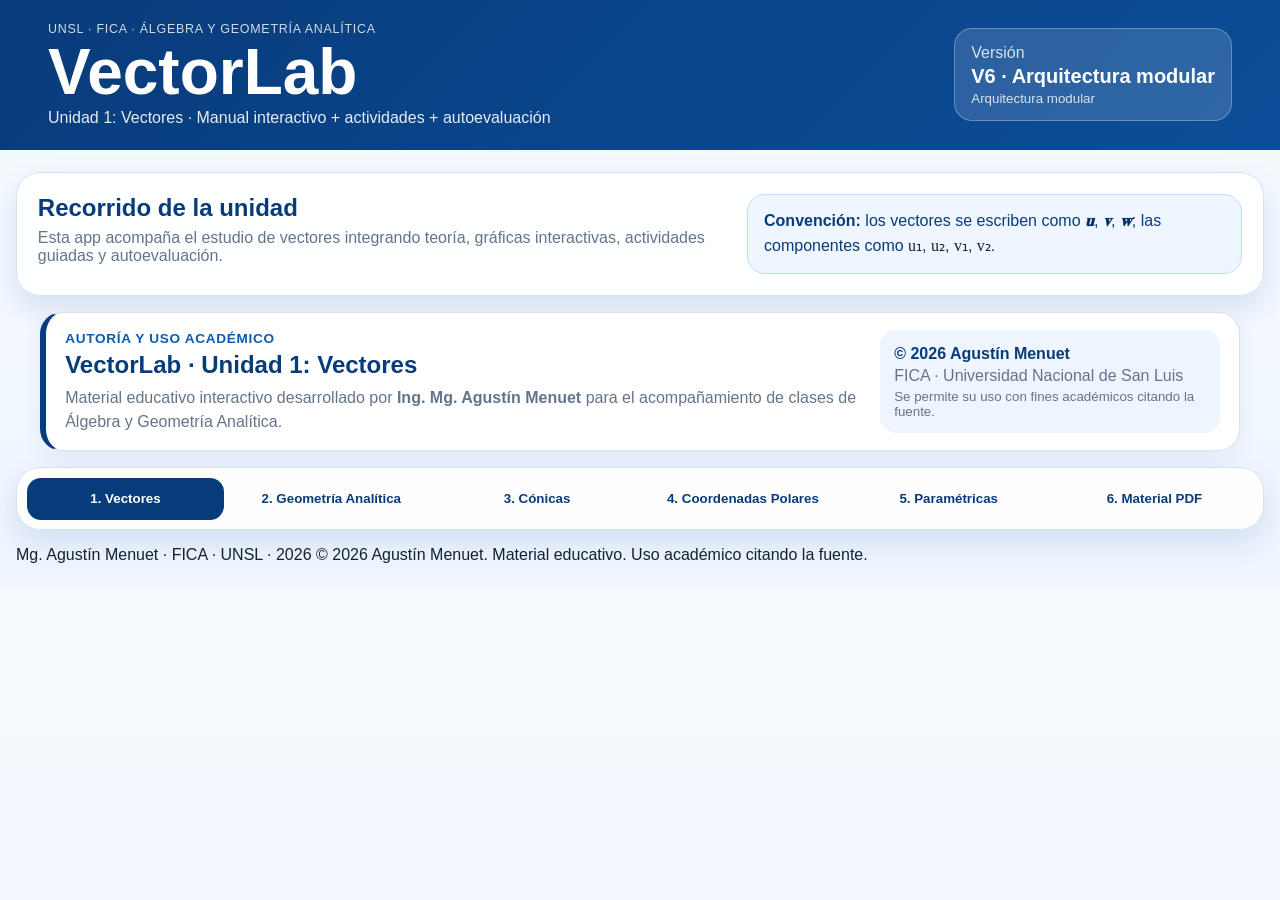
==== index.html @ 53c633ca "Add files via upload" ====
<!DOCTYPE html>
<html lang="es">
<head>
  <meta charset="UTF-8" />
  <meta name="viewport" content="width=device-width, initial-scale=1.0" />
  <title>VectorLab · Unidad 1: Vectores</title>
  <meta name="description" content="Manual interactivo de vectores para Álgebra y Geometría Analítica." />
  <meta name="author" content="Ing. Mg. Agustín Menuet · FICA · Universidad Nacional de San Luis" />
  <link rel="stylesheet" href="styles.css?v=6" />
</head>
<body>
  <header class="hero">
    <div>
      <p class="eyebrow">UNSL · FICA · Álgebra y Geometría Analítica</p>
      <h1>VectorLab</h1>
      <p class="subtitle">Unidad 1: Vectores · Manual interactivo + actividades + autoevaluación</p>
    </div>
    <div class="status-card">
      <span>Versión</span>
      <strong>V6 · Arquitectura modular</strong>
      <small>Arquitectura modular</small>
    </div>
  </header>

  <main>
    <section class="intro">
      <div>
        <h2>Recorrido de la unidad</h2>
        <p>
          Esta app acompaña el estudio de vectores integrando teoría, gráficas interactivas,
          actividades guiadas y autoevaluación.
        </p>
      </div>
      <div class="notation-box">
        <strong>Convención:</strong>
        los vectores se escriben como <span class="vec">𝐮</span>, <span class="vec">𝐯</span>, <span class="vec">𝐰</span>;
        las componentes como <span class="comp">u₁</span>, <span class="comp">u₂</span>, <span class="comp">v₁</span>, <span class="comp">v₂</span>.
      </div>
    </section>


    <section class="authorship-card">
      <div>
        <span class="authorship-kicker">Autoría y uso académico</span>
        <h2>VectorLab · Unidad 1: Vectores</h2>
        <p>
          Material educativo interactivo desarrollado por <strong>Ing. Mg. Agustín Menuet</strong>
          para el acompañamiento de clases de Álgebra y Geometría Analítica.
        </p>
      </div>
      <div class="copyright-box">
        <strong>© 2026 Agustín Menuet</strong>
        <span>FICA · Universidad Nacional de San Luis</span>
        <small>Se permite su uso con fines académicos citando la fuente.</small>
      </div>
    </section>

    
    <nav class="section-tabs module-tabs" aria-label="Módulos de la materia">
      <button class="section-tab active" data-section="sec-vectores">1. Vectores</button>
      <button class="section-tab" data-section="sec-geo">2. Geometría Analítica</button>
      <button class="section-tab" data-section="sec-conicas">3. Cónicas</button>
      <button class="section-tab" data-section="sec-polares">4. Coordenadas Polares</button>
      <button class="section-tab" data-section="sec-parametricas">5. Paramétricas</button>
      <button class="section-tab" data-section="sec-pdf">6. Material PDF</button>
    </nav>


    
 Mg. Agustín Menuet · FICA · UNSL · 2026</span>
    <span>© 2026 Agustín Menuet. Material educativo. Uso académico citando la fuente.</span>
  </footer>

  <script src="app.js?v=6"></script>
</body>
</html>
---- styles.css ----
:root {
  --blue: #083b7a;
  --blue2: #0b5cad;
  --ink: #172033;
  --muted: #64748b;
  --line: #d7e1ef;
  --light: #f4f8ff;
  --green: #0f766e;
  --red: #b91c1c;
  --orange: #b45309;
  --shadow: 0 12px 30px rgba(8, 59, 122, .12);
}

* {
  box-sizing: border-box;
}

body {
  margin: 0;
  font-family: "Segoe UI", Arial, sans-serif;
  color: var(--ink);
  background: linear-gradient(180deg, #f7fbff, #eef5ff);
}

.hero {
  display: flex;
  justify-content: space-between;
  gap: 2rem;
  align-items: center;
  padding: 1.4rem clamp(1rem, 4vw, 3rem);
  background: linear-gradient(135deg, var(--blue), #0c4e9a);
  color: white;
}

.eyebrow {
  margin: 0 0 .35rem;
  opacity: .82;
  letter-spacing: .06em;
  text-transform: uppercase;
  font-size: .78rem;
}

h1 {
  margin: 0;
  font-size: clamp(2.4rem, 5vw, 4.4rem);
  line-height: .95;
}

.subtitle {
  margin: .4rem 0 0;
  opacity: .9;
}

.status-card {
  min-width: 170px;
  background: rgba(255,255,255,.14);
  border: 1px solid rgba(255,255,255,.28);
  border-radius: 18px;
  padding: .9rem 1rem;
}

.status-card span,
.status-card small {
  display: block;
  opacity: .82;
}

.status-card strong {
  display: block;
  font-size: 1.25rem;
  margin: .2rem 0;
}

main {
  width: min(1280px, calc(100% - 2rem));
  margin: 1.4rem auto;
}

.intro,
.section-tabs,
.section {
  background: rgba(255,255,255,.94);
  border: 1px solid var(--line);
  border-radius: 24px;
  box-shadow: var(--shadow);
}

.intro {
  display: grid;
  grid-template-columns: 1.4fr 1fr;
  gap: 1rem;
  padding: 1.3rem;
  margin-bottom: 1rem;
}

.intro h2 {
  margin: 0 0 .45rem;
  color: var(--blue);
}

.intro p {
  margin: 0;
  color: var(--muted);
}

.notation-box {
  background: #eff6ff;
  border: 1px solid #bfdbfe;
  color: var(--blue);
  border-radius: 18px;
  padding: .9rem 1rem;
  line-height: 1.55;
}

.vec,
.math {
  font-family: "Cambria Math", Georgia, serif;
}

.vec {
  font-weight: 900;
  font-style: italic;
  color: #062f63;
}

.comp {
  font-family: "Cambria Math", Georgia, serif;
  color: var(--ink);
}

.section-tabs {
  display: grid;
  grid-template-columns: repeat(4, 1fr);
  gap: .5rem;
  padding: .6rem;
  margin-bottom: 1rem;
}

.section-tab {
  border: 0;
  background: transparent;
  color: var(--blue);
  font-weight: 800;
  padding: .85rem 1rem;
  border-radius: 14px;
  cursor: pointer;
}

.section-tab.active {
  background: var(--blue);
  color: white;
}

.section {
  display: none;
  padding: 1.1rem;
  margin-bottom: 1rem;
}

.section.active {
  display: block;
}

.section-header {
  display: flex;
  justify-content: space-between;
  gap: 1rem;
  align-items: flex-start;
  padding: .2rem .3rem 1rem;
}

.section-header h2 {
  margin: 0 0 .35rem;
  color: var(--blue);
}

.section-header p {
  margin: 0;
  color: var(--muted);
}

.badge {
  background: #dbeafe;
  color: var(--blue);
  padding: .55rem .8rem;
  border-radius: 999px;
  font-weight: 800;
  white-space: nowrap;
}

.badge.pending {
  background: #fff7ed;
  color: #9a3412;
}

.inner-tabs {
  display: flex;
  gap: .5rem;
  border-bottom: 1px solid var(--line);
  padding-bottom: .75rem;
  margin-bottom: 1rem;
}

.inner-tab {
  border: 0;
  background: #e8eef8;
  color: var(--blue);
  font-weight: 800;
  padding: .7rem 1rem;
  border-radius: 12px;
  cursor: pointer;
}

.inner-tab.active {
  background: var(--blue2);
  color: white;
}

.panel {
  display: none;
}

.panel.active {
  display: block;
}

.theory-grid {
  display: grid;
  grid-template-columns: repeat(2, 1fr);
  gap: 1rem;
}

.theory-card,
.graph-card,
.activity-card,
.quiz-card,
.placeholder,
.section-note {
  background: white;
  border: 1px solid var(--line);
  border-radius: 20px;
  padding: 1rem;
}

.theory-card h3,
.graph-card h4,
.activity-card h4,
.quiz-card h4 {
  color: var(--blue);
  margin-top: 0;
}

.theory-card p,
.placeholder p,
.section-note p {
  line-height: 1.55;
  color: var(--muted);
}

.formula {
  font-family: "Cambria Math", Georgia, serif;
  font-size: 1.17rem;
  background: var(--light);
  border-left: 5px solid var(--blue2);
  border-radius: 12px;
  padding: .75rem;
  margin: .6rem 0;
}

.graph-stack {
  margin-top: 1.2rem;
  display: grid;
  gap: 1rem;
}

.graph-stack > h3 {
  color: var(--blue);
  margin-bottom: 0;
}

.muted {
  color: var(--muted);
  margin-top: 0;
}

.graph-header {
  display: flex;
  justify-content: space-between;
  gap: 1rem;
  margin-bottom: .75rem;
}

.graph-header h4 {
  margin-bottom: .25rem;
}

.graph-header p {
  margin: 0;
  color: var(--muted);
}

.live-values {
  display: grid;
  gap: .35rem;
  min-width: 230px;
}

.live-values span {
  background: var(--light);
  border: 1px solid var(--line);
  border-radius: 12px;
  padding: .45rem .65rem;
  font-family: "Cambria Math", Georgia, serif;
}

canvas {
  display: block;
  width: 100%;
  background: #fbfdff;
  border: 1px solid #e4edf8;
  border-radius: 16px;
}

.slider-label {
  display: grid;
  gap: .4rem;
  margin-bottom: .75rem;
  font-weight: 800;
  color: var(--blue);
}

input[type="range"] {
  width: 100%;
}

.activity-list {
  display: grid;
  gap: 1rem;
}

.activity-card input {
  width: 100%;
  min-height: 44px;
  border: 1px solid var(--line);
  border-radius: 12px;
  padding: .65rem .8rem;
  margin: .5rem 0;
}

.buttons {
  display: flex;
  flex-wrap: wrap;
  gap: .5rem;
}

button {
  font-family: inherit;
}

.buttons button,
.quiz-card button {
  border: 0;
  border-radius: 12px;
  padding: .65rem .9rem;
  font-weight: 800;
  cursor: pointer;
}

.check-btn {
  background: var(--blue2);
  color: white;
}

.hint-btn {
  background: #e8eef8;
  color: var(--blue);
}

.solution-btn {
  background: #fff7ed;
  color: var(--orange);
  border: 1px solid #fed7aa !important;
}

.feedback,
.quiz-feedback {
  font-weight: 800;
}

.solution {
  display: none;
  margin-top: .75rem;
  padding: .8rem;
  border-radius: 14px;
  border: 1px solid #bfdbfe;
  background: #eff6ff;
  color: var(--blue);
}

.solution.visible {
  display: block;
}

.quiz-grid {
  display: grid;
  grid-template-columns: repeat(2, 1fr);
  gap: .9rem;
}

.quiz-card {
  display: grid;
  gap: .5rem;
}

.quiz-card button {
  background: var(--light);
  color: var(--ink);
  text-align: left;
  border: 1px solid var(--line);
}

.quiz-card button.correct {
  background: #dcfce7;
  border-color: #22c55e;
}

.quiz-card button.wrong {
  background: #fee2e2;
  border-color: #ef4444;
}

.placeholder {
  min-height: 260px;
}

.placeholder h3 {
  color: var(--blue);
}

footer {
  width: min(1280px, calc(100% - 2rem));
  margin: 1.5rem auto 2rem;
  display: flex;
  justify-content: space-between;
  color: var(--muted);
  font-size: .88rem;
}

@media (max-width: 960px) {
  .hero,
  .intro,
  .section-header,
  .graph-header,
  footer {
    grid-template-columns: 1fr;
    flex-direction: column;
    align-items: flex-start;
  }

  .section-tabs,
  .theory-grid,
  .quiz-grid {
    grid-template-columns: 1fr;
  }

  .live-values {
    width: 100%;
  }
}


/* V3.2: grillas con escala 1:1 */
canvas {
  aspect-ratio: 1 / 1;
  max-height: 760px;
  object-fit: contain;
}


/* V3.3: mejora de arrastre de vectores */
canvas {
  touch-action: none;
  cursor: crosshair;
  user-select: none;
}

canvas.dragging {
  cursor: grabbing;
}


/* V4: producto vectorial */
.svg-visual {
  display: block;
  width: 100%;
  min-height: 360px;
  background: #fbfdff;
  border: 1px solid #e4edf8;
  border-radius: 16px;
}

.svg-label {
  font-family: "Cambria Math", Georgia, serif;
  font-size: 26px;
  font-weight: 900;
  fill: #111;
}

.svg-label.blue {
  fill: #0b5cad;
}

.svg-label.green {
  fill: #0f766e;
}

.svg-small {
  font-family: "Cambria Math", Georgia, serif;
  font-size: 21px;
  fill: #111;
}

.cross-controls {
  display: flex;
  flex-wrap: wrap;
  gap: .5rem;
  margin-bottom: .75rem;
}

.mini-btn {
  border: 0;
  border-radius: 12px;
  padding: .65rem .9rem;
  font-weight: 800;
  cursor: pointer;
  background: #e8eef8;
  color: var(--blue);
}

.mini-btn.active {
  background: var(--blue2);
  color: white;
}


/* V5: producto mixto */
#mixedSvg {
  touch-action: none;
  user-select: none;
}

#mixedBaseGroup,
#mixedHeightGroup,
#mixedVolumeGroup {
  transition: opacity .2s ease;
}


/* V5.1: producto mixto embebido */
.embed-frame {
  display:block;
  width:100%;
  border:1px solid #e4edf8;
  border-radius:16px;
  background:#fbfdff;
}

.mixed-embed {
  min-height: 980px;
}

@media (max-width: 920px) {
  .mixed-embed {
    min-height: 1320px;
  }
}


/* V5.3: autoría y copyright */
.authorship-card {
  background: white;
  border: 1px solid var(--line);
  border-left: 6px solid var(--blue);
  border-radius: 22px;
  padding: 1rem 1.2rem;
  margin: 1rem auto;
  max-width: 1200px;
  display: grid;
  grid-template-columns: minmax(0, 1fr) 340px;
  gap: 1rem;
  align-items: center;
  box-shadow: 0 8px 22px rgba(8, 59, 122, .06);
}

.authorship-card h2 {
  margin: .25rem 0 .45rem;
  color: var(--blue);
}

.authorship-card p {
  margin: 0;
  color: var(--muted);
  line-height: 1.5;
}

.authorship-kicker {
  color: var(--blue2);
  font-size: .85rem;
  font-weight: 800;
  text-transform: uppercase;
  letter-spacing: .05em;
}

.copyright-box {
  background: #eef5ff;
  border-radius: 16px;
  padding: .9rem;
  display: grid;
  gap: .25rem;
  color: var(--blue);
}

.copyright-box span,
.copyright-box small {
  color: var(--muted);
}

footer {
  gap: .5rem;
  flex-wrap: wrap;
}

@media (max-width: 800px) {
  .authorship-card {
    grid-template-columns: 1fr;
  }
}


/* V5.4: sección Geometría Analítica */
.pdf-actions {
  display: flex;
  flex-wrap: wrap;
  gap: .7rem;
  margin-top: .9rem;
}

.pdf-actions a {
  display: inline-block;
  text-decoration: none;
  background: var(--blue);
  color: white;
  padding: .7rem 1rem;
  border-radius: 14px;
  font-weight: 800;
}

.pdf-actions a:nth-child(2) {
  background: #eef5ff;
  color: var(--blue);
  border: 1px solid var(--line);
}

.ga-cards {
  display: grid;
  grid-template-columns: repeat(2, minmax(0, 1fr));
  gap: 1rem;
}

.ga-card {
  background: white;
  border: 1px solid var(--line);
  border-radius: 18px;
  padding: 1rem;
  box-shadow: 0 8px 20px rgba(8, 59, 122, .06);
}

.ga-card h4 {
  color: var(--blue);
  margin: 0 0 .45rem;
}

.ga-card p {
  margin: 0;
  color: var(--muted);
  line-height: 1.45;
}

.pdf-frame {
  width: 100%;
  height: 850px;
  border: 1px solid var(--line);
  border-radius: 18px;
  background: white;
}

@media (max-width: 800px) {
  .ga-cards {
    grid-template-columns: 1fr;
  }

  .pdf-frame {
    height: 650px;
  }
}


/* V5.4.1: corrección de navegación para 5 secciones */
.section-tabs {
  display: grid;
  grid-template-columns: repeat(5, minmax(150px, 1fr));
  gap: .5rem;
  overflow-x: auto;
  scrollbar-width: thin;
}

.section-tab {
  min-width: 150px;
  white-space: nowrap;
}

@media (max-width: 900px) {
  .section-tabs {
    grid-template-columns: repeat(5, minmax(180px, 1fr));
  }
}

/* V6: arquitectura modular */
.module-tabs { grid-template-columns: repeat(6, minmax(170px, 1fr)) !important; }
.module-subtabs { display:flex; flex-wrap:wrap; gap:.55rem; padding:.65rem; margin:1rem 0; background:white; border:1px solid var(--line); border-radius:20px; }
.module-subtab { border:0; border-radius:14px; background:#eef5ff; color:var(--blue); padding:.65rem .85rem; font-weight:800; cursor:pointer; }
.module-subtab.active { background:var(--blue); color:white; }
.module-panel { display:none; }
.module-panel.active { display:block; }
.three-block-layout { display:grid; grid-template-columns:repeat(3,minmax(0,1fr)); gap:1rem; margin-top:1rem; }
.mini-module-card,.placeholder-box { background:white; border:1px solid var(--line); border-radius:18px; padding:1rem; box-shadow:0 8px 18px rgba(8,59,122,.05); }
.mini-module-card h4 { margin:0 0 .45rem; color:var(--blue); }
.mini-module-card p,.placeholder-box { color:var(--muted); line-height:1.45; }
@media (max-width:900px){ .module-tabs{grid-template-columns:repeat(6,minmax(190px,1fr)) !important;} .three-block-layout{grid-template-columns:1fr;} }
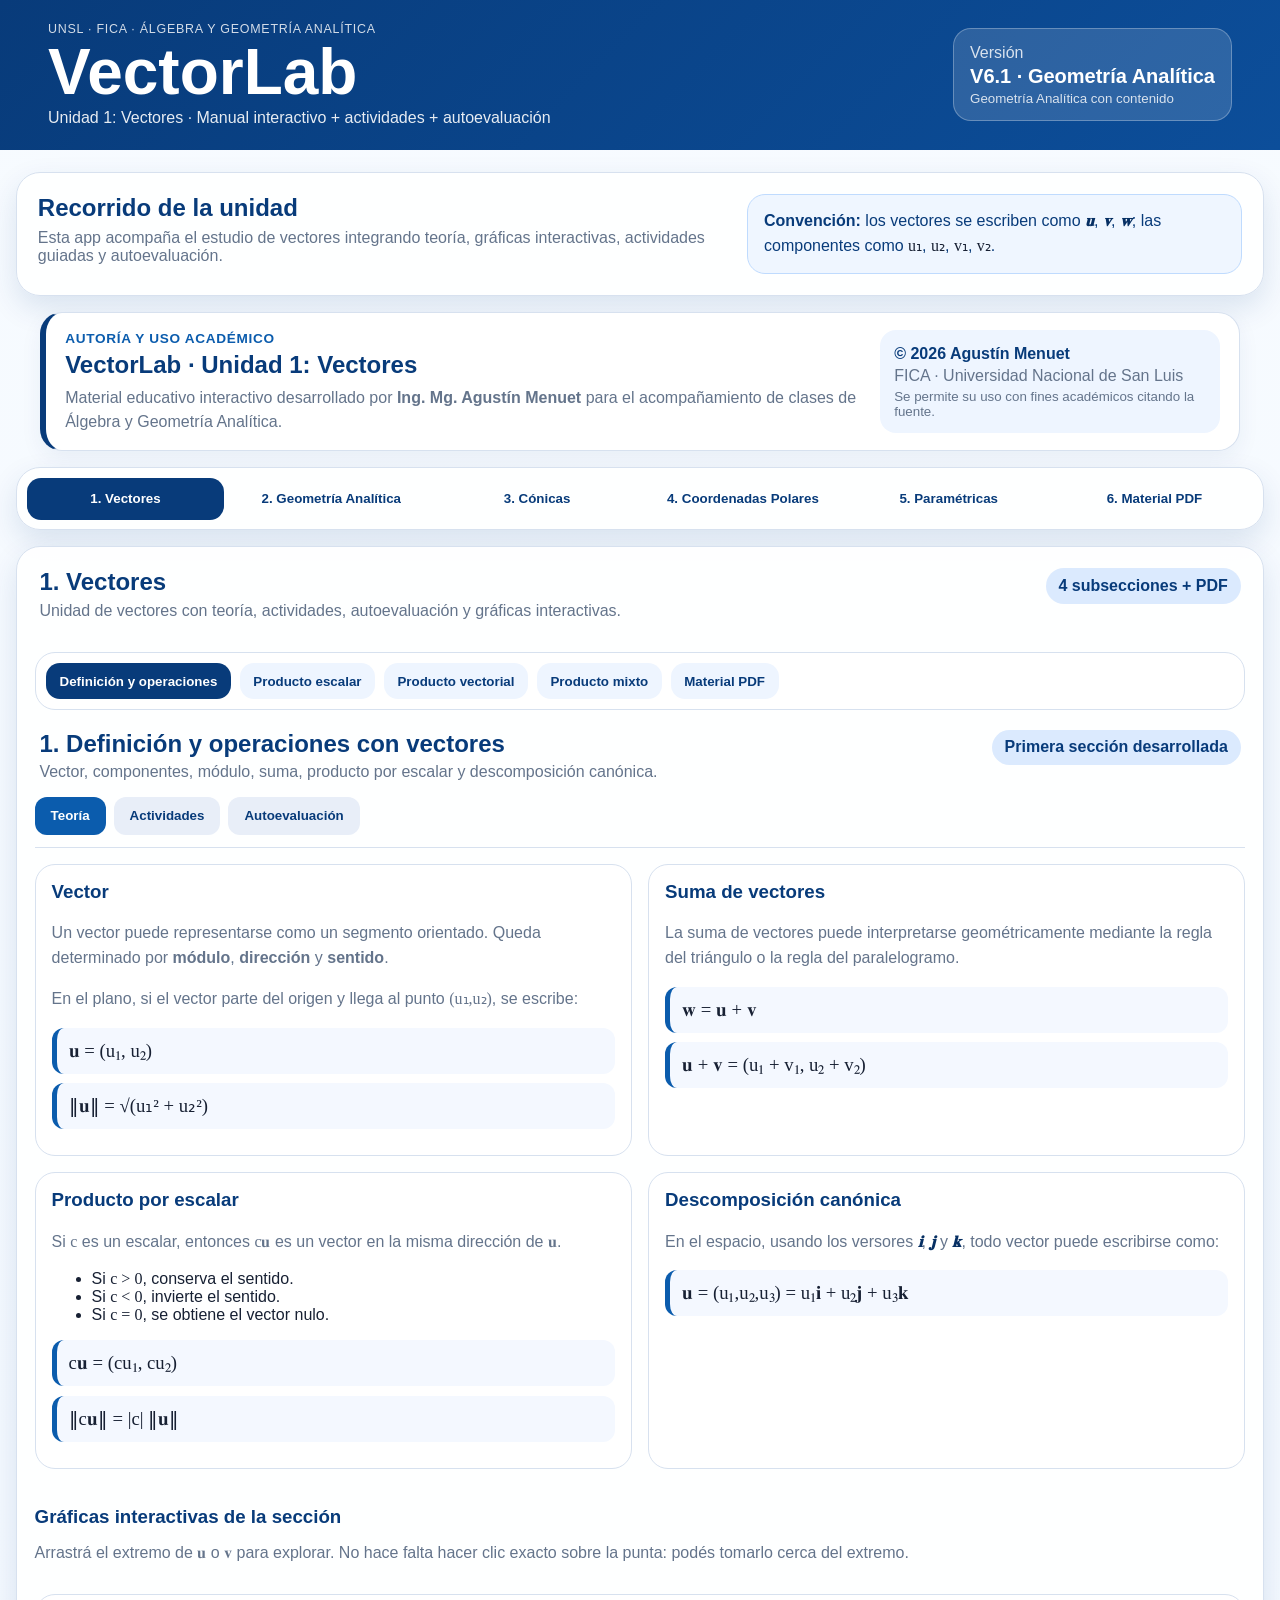
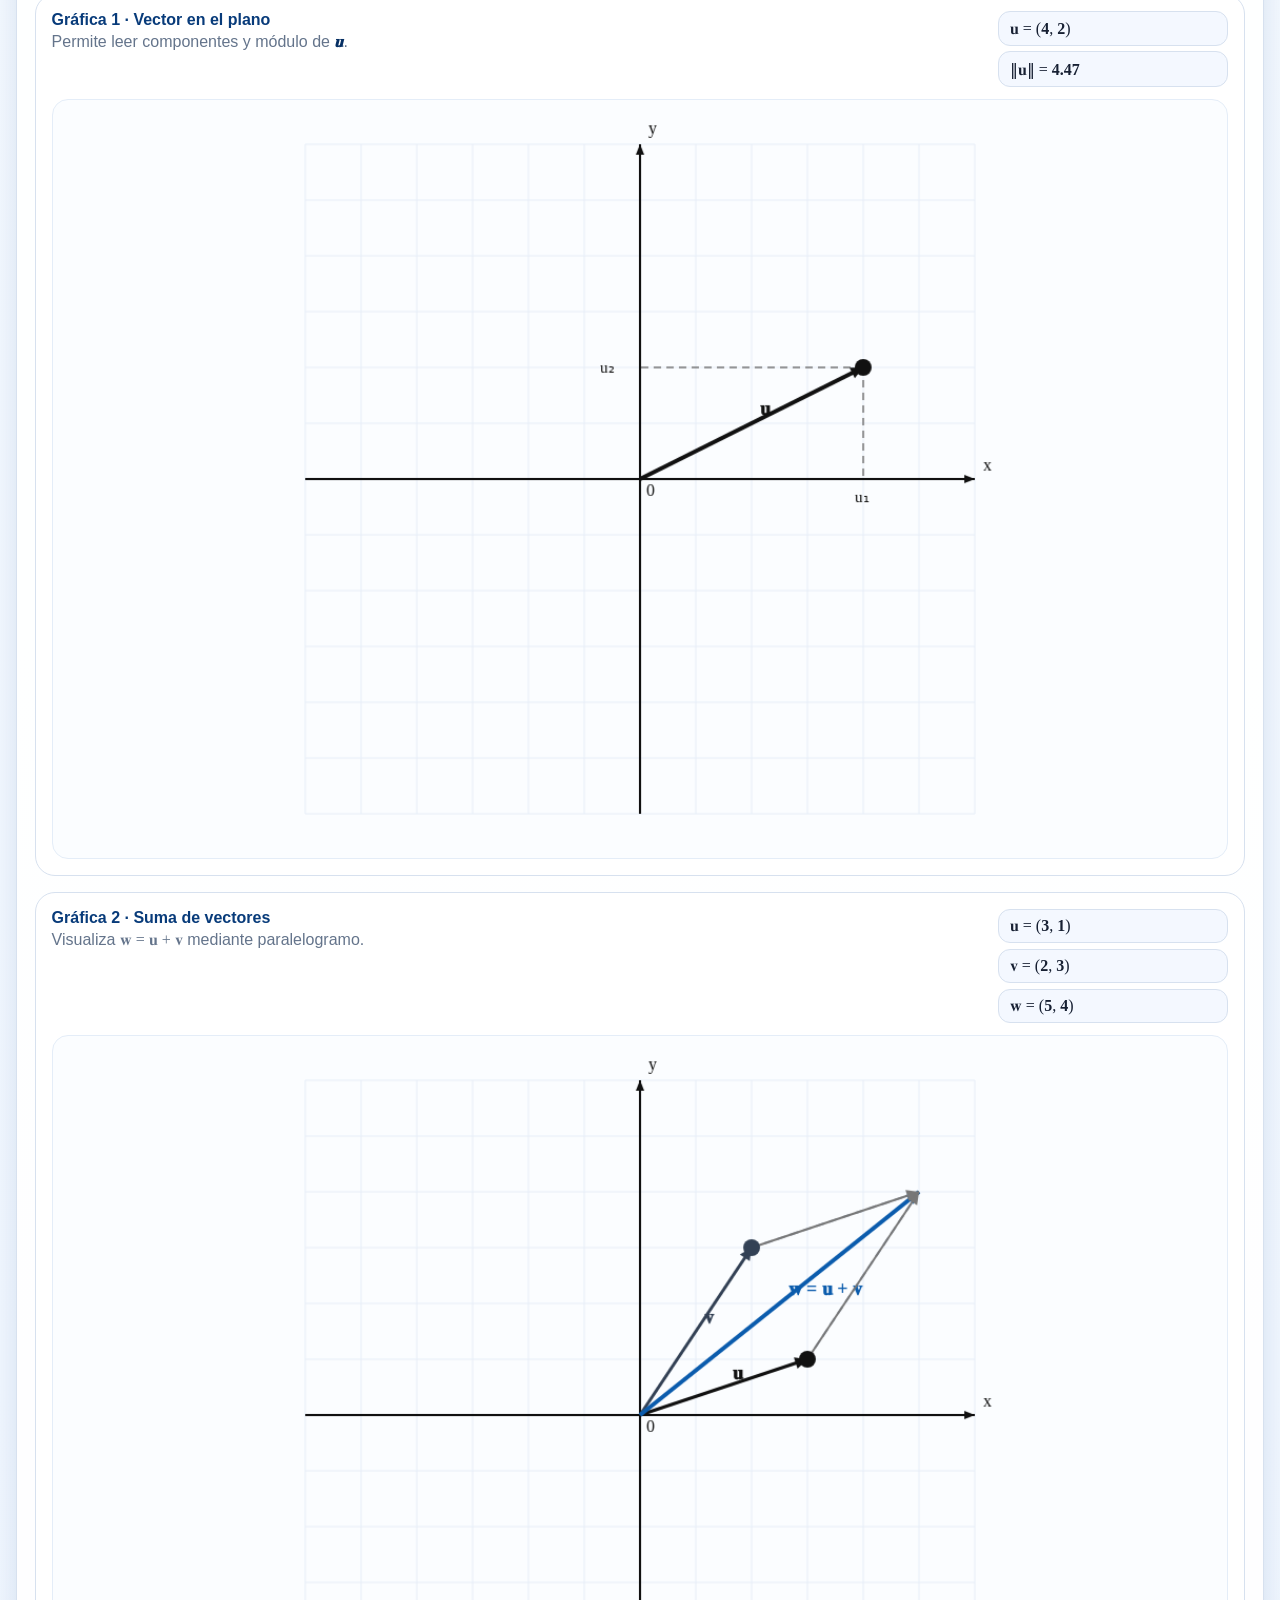
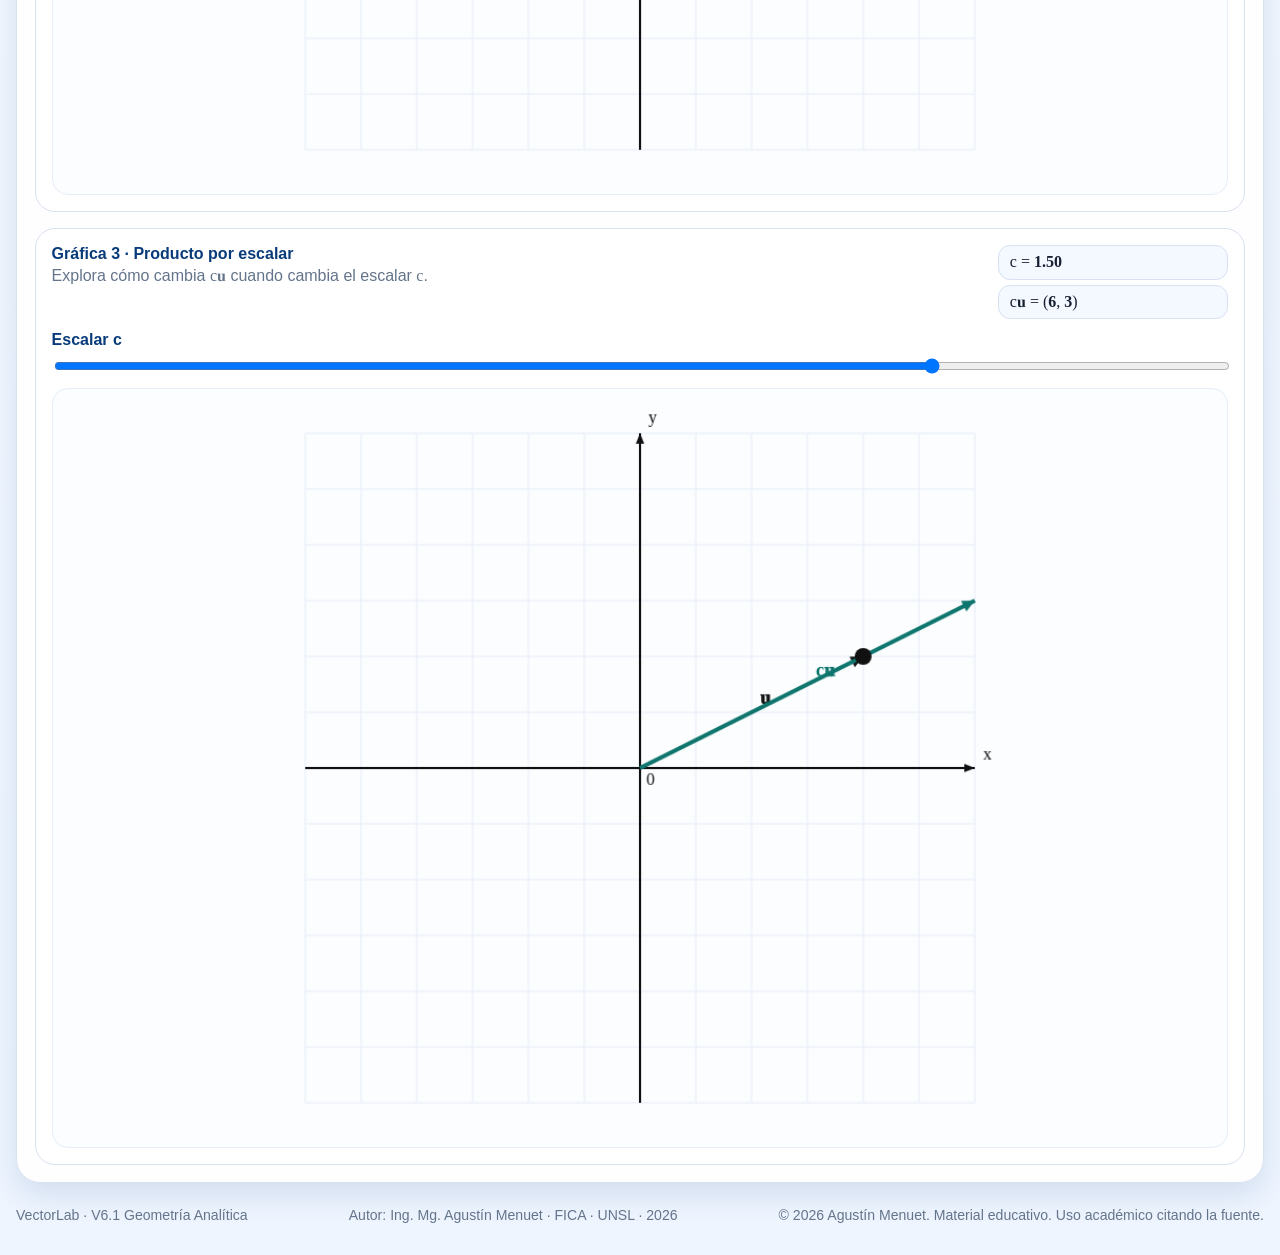
==== commit afd9a64a: "Add files via upload" ====
--- a/index.html
+++ b/index.html
@@ -6,7 +6,7 @@
   <title>VectorLab · Unidad 1: Vectores</title>
   <meta name="description" content="Manual interactivo de vectores para Álgebra y Geometría Analítica." />
   <meta name="author" content="Ing. Mg. Agustín Menuet · FICA · Universidad Nacional de San Luis" />
-  <link rel="stylesheet" href="styles.css?v=6" />
+  <link rel="stylesheet" href="styles.css?v=6.1" />
 </head>
 <body>
   <header class="hero">
@@ -17,8 +17,8 @@
     </div>
     <div class="status-card">
       <span>Versión</span>
-      <strong>V6 · Arquitectura modular</strong>
-      <small>Arquitectura modular</small>
+      <strong>V6.1 · Geometría Analítica</strong>
+      <small>Geometría Analítica con contenido</small>
     </div>
   </header>
 
@@ -66,11 +66,1388 @@
     </nav>
 
 
+    <!-- SECCIÓN 1 -->
     
- Mg. Agustín Menuet · FICA · UNSL · 2026</span>
-    <span>© 2026 Agustín Menuet. Material educativo. Uso académico citando la fuente.</span>
-  </footer>
-
-  <script src="app.js?v=6"></script>
+    <!-- MÓDULO 1: VECTORES -->
+    <section id="sec-vectores" class="section active">
+      <div class="section-header">
+        <div>
+          <h2>1. Vectores</h2>
+          <p>Unidad de vectores con teoría, actividades, autoevaluación y gráficas interactivas.</p>
+        </div>
+        <span class="badge">4 subsecciones + PDF</span>
+      </div>
+
+      <nav class="module-subtabs" aria-label="Subsecciones de Vectores">
+        <button class="module-subtab active" data-module-panel="v-sub1">Definición y operaciones</button>
+        <button class="module-subtab" data-module-panel="v-sub2">Producto escalar</button>
+        <button class="module-subtab" data-module-panel="v-sub3">Producto vectorial</button>
+        <button class="module-subtab" data-module-panel="v-sub4">Producto mixto</button>
+        <button class="module-subtab" data-module-panel="v-pdf">Material PDF</button>
+      </nav>
+
+      <article id="v-sub1" class="module-panel active">
+      <div class="section-header">
+        <div>
+          <h2>1. Definición y operaciones con vectores</h2>
+          <p>Vector, componentes, módulo, suma, producto por escalar y descomposición canónica.</p>
+        </div>
+        <span class="badge">Primera sección desarrollada</span>
+      </div>
+
+      <nav class="inner-tabs">
+        <button class="inner-tab active" data-panel="s1-theory">Teoría</button>
+        <button class="inner-tab" data-panel="s1-activities">Actividades</button>
+        <button class="inner-tab" data-panel="s1-quiz">Autoevaluación</button>
+      </nav>
+
+      <article id="s1-theory" class="panel active">
+        <div class="theory-grid">
+          <div class="theory-card">
+            <h3>Vector</h3>
+            <p>
+              Un vector puede representarse como un segmento orientado. Queda determinado por
+              <strong>módulo</strong>, <strong>dirección</strong> y <strong>sentido</strong>.
+            </p>
+            <p>
+              En el plano, si el vector parte del origen y llega al punto <span class="math">(u₁,u₂)</span>,
+              se escribe:
+            </p>
+            <div class="formula">𝐮 = (u₁, u₂)</div>
+            <div class="formula">‖𝐮‖ = √(u₁² + u₂²)</div>
+          </div>
+
+          <div class="theory-card">
+            <h3>Suma de vectores</h3>
+            <p>
+              La suma de vectores puede interpretarse geométricamente mediante la regla del triángulo
+              o la regla del paralelogramo.
+            </p>
+            <div class="formula">𝐰 = 𝐮 + 𝐯</div>
+            <div class="formula">𝐮 + 𝐯 = (u₁ + v₁, u₂ + v₂)</div>
+          </div>
+
+          <div class="theory-card">
+            <h3>Producto por escalar</h3>
+            <p>
+              Si <span class="math">c</span> es un escalar, entonces <span class="math">c𝐮</span>
+              es un vector en la misma dirección de <span class="math">𝐮</span>.
+            </p>
+            <ul>
+              <li>Si <span class="math">c &gt; 0</span>, conserva el sentido.</li>
+              <li>Si <span class="math">c &lt; 0</span>, invierte el sentido.</li>
+              <li>Si <span class="math">c = 0</span>, se obtiene el vector nulo.</li>
+            </ul>
+            <div class="formula">c𝐮 = (cu₁, cu₂)</div>
+            <div class="formula">‖c𝐮‖ = |c| ‖𝐮‖</div>
+          </div>
+
+          <div class="theory-card">
+            <h3>Descomposición canónica</h3>
+            <p>
+              En el espacio, usando los versores <span class="vec">𝐢</span>, <span class="vec">𝐣</span> y <span class="vec">𝐤</span>,
+              todo vector puede escribirse como:
+            </p>
+            <div class="formula">𝐮 = (u₁,u₂,u₃) = u₁𝐢 + u₂𝐣 + u₃𝐤</div>
+          </div>
+        </div>
+
+        <div class="graph-stack">
+          <h3>Gráficas interactivas de la sección</h3>
+          <p class="muted">Arrastrá el extremo de 𝐮 o 𝐯 para explorar. No hace falta hacer clic exacto sobre la punta: podés tomarlo cerca del extremo.</p>
+
+          <div class="graph-card">
+            <div class="graph-header">
+              <div>
+                <h4>Gráfica 1 · Vector en el plano</h4>
+                <p>Permite leer componentes y módulo de <span class="vec">𝐮</span>.</p>
+              </div>
+              <div class="live-values">
+                <span>𝐮 = (<b id="g1u1">4</b>, <b id="g1u2">2</b>)</span>
+                <span>‖𝐮‖ = <b id="g1norm">4.47</b></span>
+              </div>
+            </div>
+            <canvas id="graphVector" width="720" height="720"></canvas>
+          </div>
+
+          <div class="graph-card">
+            <div class="graph-header">
+              <div>
+                <h4>Gráfica 2 · Suma de vectores</h4>
+                <p>Visualiza <span class="math">𝐰 = 𝐮 + 𝐯</span> mediante paralelogramo.</p>
+              </div>
+              <div class="live-values">
+                <span>𝐮 = (<b id="g2u1">3</b>, <b id="g2u2">1</b>)</span>
+                <span>𝐯 = (<b id="g2v1">2</b>, <b id="g2v2">3</b>)</span>
+                <span>𝐰 = (<b id="g2w1">5</b>, <b id="g2w2">4</b>)</span>
+              </div>
+            </div>
+            <canvas id="graphSum" width="720" height="720"></canvas>
+          </div>
+
+          <div class="graph-card">
+            <div class="graph-header">
+              <div>
+                <h4>Gráfica 3 · Producto por escalar</h4>
+                <p>Explora cómo cambia <span class="math">c𝐮</span> cuando cambia el escalar <span class="math">c</span>.</p>
+              </div>
+              <div class="live-values">
+                <span>c = <b id="scalarValue">1.50</b></span>
+                <span>c𝐮 = (<b id="g3cu1">6</b>, <b id="g3cu2">3</b>)</span>
+              </div>
+            </div>
+            <label class="slider-label">
+              Escalar c
+              <input id="scalarSlider" type="range" min="-3" max="3" step="0.25" value="1.5">
+            </label>
+            <canvas id="graphScalar" width="720" height="720"></canvas>
+          </div>
+        </div>
+      </article>
+
+      <article id="s1-activities" class="panel">
+        <div class="section-note">
+          <h3>Actividades guiadas</h3>
+          <p>
+            Resolvé las actividades. Primero intentá responder; luego usá la pista o la resolución si lo necesitás.
+          </p>
+        </div>
+
+        <div class="activity-list">
+          <div class="activity-card" data-answer="vectorial">
+            <h4>Actividad 1 · Magnitud vectorial</h4>
+            <p>Clasificá la magnitud <strong>fuerza</strong>: ¿es escalar o vectorial?</p>
+            <input type="text" placeholder="Respondé escalar o vectorial">
+            <div class="buttons">
+              <button class="check-btn">Verificar</button>
+              <button class="hint-btn">Pista</button>
+              <button class="solution-btn">Ver resolución</button>
+            </div>
+            <p class="feedback"></p>
+            <div class="solution">La fuerza es vectorial porque requiere módulo, dirección y sentido.</div>
+          </div>
+
+          <div class="activity-card" data-answer="sentido|modulodireccionsentido|modulo,direccion,sentido|modulo direccion sentido">
+            <h4>Actividad 2 · Elementos de un vector</h4>
+            <p>Completá los tres elementos que determinan un vector: módulo, dirección y ______.</p>
+            <input type="text" placeholder="Ingresá tu respuesta">
+            <div class="buttons">
+              <button class="check-btn">Verificar</button>
+              <button class="hint-btn">Pista</button>
+              <button class="solution-btn">Ver resolución</button>
+            </div>
+            <p class="feedback"></p>
+            <div class="solution">Un vector queda determinado por módulo, dirección y sentido.</div>
+          </div>
+
+          <div class="activity-card" data-answer="(4,2)">
+            <h4>Actividad 3 · Componentes en el plano</h4>
+            <p>Si el extremo de 𝐮 está en el punto (4,2) y parte del origen, escribí sus componentes.</p>
+            <input type="text" placeholder="Formato: (a,b)">
+            <div class="buttons">
+              <button class="check-btn">Verificar</button>
+              <button class="hint-btn">Pista</button>
+              <button class="solution-btn">Ver resolución</button>
+            </div>
+            <p class="feedback"></p>
+            <div class="solution">Como el vector parte del origen y termina en (4,2), entonces 𝐮=(4,2).</div>
+          </div>
+
+          <div class="activity-card" data-answer="5">
+            <h4>Actividad 4 · Módulo en ℝ²</h4>
+            <p>Calculá el módulo de 𝐮 = (3,4).</p>
+            <input type="text" placeholder="Ingresá el módulo">
+            <div class="buttons">
+              <button class="check-btn">Verificar</button>
+              <button class="hint-btn">Pista</button>
+              <button class="solution-btn">Ver resolución</button>
+            </div>
+            <p class="feedback"></p>
+            <div class="solution">‖𝐮‖ = √(3²+4²) = √25 = 5.</div>
+          </div>
+
+          <div class="activity-card" data-answer="3">
+            <h4>Actividad 5 · Módulo en ℝ³</h4>
+            <p>Calculá el módulo de 𝐮 = (1,2,2).</p>
+            <input type="text" placeholder="Ingresá el módulo">
+            <div class="buttons">
+              <button class="check-btn">Verificar</button>
+              <button class="hint-btn">Pista</button>
+              <button class="solution-btn">Ver resolución</button>
+            </div>
+            <p class="feedback"></p>
+            <div class="solution">‖𝐮‖ = √(1²+2²+2²) = √9 = 3.</div>
+          </div>
+
+          <div class="activity-card" data-answer="(5,-3,4)">
+            <h4>Actividad 6 · Suma de vectores</h4>
+            <p>Sean 𝐮=(2,-1,0) y 𝐯=(3,-2,4). Calculá 𝐮+𝐯.</p>
+            <input type="text" placeholder="Formato: (a,b,c)">
+            <div class="buttons">
+              <button class="check-btn">Verificar</button>
+              <button class="hint-btn">Pista</button>
+              <button class="solution-btn">Ver resolución</button>
+            </div>
+            <p class="feedback"></p>
+            <div class="solution">𝐮+𝐯=(2+3,-1+(-2),0+4)=(5,-3,4).</div>
+          </div>
+
+          <div class="activity-card" data-answer="(-1,1,-4)">
+            <h4>Actividad 7 · Resta de vectores</h4>
+            <p>Sean 𝐮=(2,-1,0) y 𝐯=(3,-2,4). Calculá 𝐮−𝐯.</p>
+            <input type="text" placeholder="Formato: (a,b,c)">
+            <div class="buttons">
+              <button class="check-btn">Verificar</button>
+              <button class="hint-btn">Pista</button>
+              <button class="solution-btn">Ver resolución</button>
+            </div>
+            <p class="feedback"></p>
+            <div class="solution">𝐮−𝐯=(2-3,-1-(-2),0-4)=(-1,1,-4).</div>
+          </div>
+
+          <div class="activity-card" data-answer="(4,-2,0)">
+            <h4>Actividad 8 · Producto por escalar</h4>
+            <p>Sea 𝐮=(2,-1,0). Calculá 2𝐮.</p>
+            <input type="text" placeholder="Formato: (a,b,c)">
+            <div class="buttons">
+              <button class="check-btn">Verificar</button>
+              <button class="hint-btn">Pista</button>
+              <button class="solution-btn">Ver resolución</button>
+            </div>
+            <p class="feedback"></p>
+            <div class="solution">2𝐮 = 2(2,-1,0) = (4,-2,0).</div>
+          </div>
+
+          <div class="activity-card" data-answer="2i+4j-3k|2𝐢+4𝐣-3𝐤">
+            <h4>Actividad 9 · Descomposición canónica</h4>
+            <p>Escribí 𝐮=(2,4,-3) como combinación de 𝐢, 𝐣 y 𝐤.</p>
+            <input type="text" placeholder="Formato: ai+bj+ck">
+            <div class="buttons">
+              <button class="check-btn">Verificar</button>
+              <button class="hint-btn">Pista</button>
+              <button class="solution-btn">Ver resolución</button>
+            </div>
+            <p class="feedback"></p>
+            <div class="solution">𝐮 = 2𝐢 + 4𝐣 − 3𝐤.</div>
+          </div>
+
+          <div class="activity-card" data-answer="si|sí">
+            <h4>Actividad 10 · Paralelismo</h4>
+            <p>Sean 𝐮=(2,4) y 𝐯=(1,2). ¿Son paralelos? Respondé sí o no.</p>
+            <input type="text" placeholder="Respondé sí o no">
+            <div class="buttons">
+              <button class="check-btn">Verificar</button>
+              <button class="hint-btn">Pista</button>
+              <button class="solution-btn">Ver resolución</button>
+            </div>
+            <p class="feedback"></p>
+            <div class="solution">Sí. Se cumple 𝐮 = 2𝐯, por lo tanto son paralelos.</div>
+          </div>
+        </div>
+      </article>
+
+      <article id="s1-quiz" class="panel">
+        <div class="section-note">
+          <h3>Autoevaluación</h3>
+          <p>Respondé las 10 preguntas de la primera sección.</p>
+        </div>
+
+        <div class="quiz-grid">
+          <div class="quiz-card" data-correct="0">
+            <h4>1. ¿Qué elementos definen un vector?</h4>
+            <button>Módulo, dirección y sentido</button>
+            <button>Solo módulo</button>
+            <button>Solo dirección</button>
+            <p class="quiz-feedback"></p>
+          </div>
+
+          <div class="quiz-card" data-correct="1">
+            <h4>2. Una temperatura de 25 °C es una magnitud...</h4>
+            <button>Vectorial</button>
+            <button>Escalar</button>
+            <button>Ambas</button>
+            <p class="quiz-feedback"></p>
+          </div>
+
+          <div class="quiz-card" data-correct="0">
+            <h4>3. Si 𝐮=(2,3) y 𝐯=(1,4), entonces 𝐮+𝐯 es:</h4>
+            <button>(3,7)</button>
+            <button>(2,12)</button>
+            <button>(1,1)</button>
+            <p class="quiz-feedback"></p>
+          </div>
+
+          <div class="quiz-card" data-correct="1">
+            <h4>4. Si c &lt; 0, entonces c𝐮...</h4>
+            <button>Conserva dirección y sentido</button>
+            <button>Conserva dirección e invierte sentido</button>
+            <button>Siempre vale cero</button>
+            <p class="quiz-feedback"></p>
+          </div>
+
+          <div class="quiz-card" data-correct="0">
+            <h4>5. El módulo de 𝐮=(6,8) es:</h4>
+            <button>10</button>
+            <button>14</button>
+            <button>48</button>
+            <p class="quiz-feedback"></p>
+          </div>
+
+          <div class="quiz-card" data-correct="2">
+            <h4>6. El vector nulo tiene módulo:</h4>
+            <button>1</button>
+            <button>-1</button>
+            <button>0</button>
+            <p class="quiz-feedback"></p>
+          </div>
+
+          <div class="quiz-card" data-correct="0">
+            <h4>7. La descomposición canónica de 𝐮=(u₁,u₂,u₃) es:</h4>
+            <button>u₁𝐢 + u₂𝐣 + u₃𝐤</button>
+            <button>u₁𝐣 + u₂𝐢 + u₃𝐤</button>
+            <button>u₁ + u₂ + u₃</button>
+            <p class="quiz-feedback"></p>
+          </div>
+
+          <div class="quiz-card" data-correct="1">
+            <h4>8. Dos vectores paralelos tienen componentes...</h4>
+            <button>Siempre iguales</button>
+            <button>Proporcionales</button>
+            <button>Siempre nulas</button>
+            <p class="quiz-feedback"></p>
+          </div>
+
+          <div class="quiz-card" data-correct="0">
+            <h4>9. Si 𝐮=(3,0) y 𝐯=(0,3), entonces 𝐮+𝐯 es:</h4>
+            <button>(3,3)</button>
+            <button>(0,0)</button>
+            <button>(9,0)</button>
+            <p class="quiz-feedback"></p>
+          </div>
+
+          <div class="quiz-card" data-correct="2">
+            <h4>10. El vector unitario en la dirección de 𝐮 se obtiene haciendo:</h4>
+            <button>𝐮 · 𝐮</button>
+            <button>𝐮 + 𝐮</button>
+            <button>𝐮 / ‖𝐮‖</button>
+            <p class="quiz-feedback"></p>
+          </div>
+        </div>
+      </article>
+    </article>
+
+    <!-- SECCIÓN 2 --><article id="v-sub2" class="module-panel ">
+      <div class="section-header">
+        <div>
+          <h2>2. Producto escalar</h2>
+          <p>Definición geométrica, componentes, signo, ortogonalidad, ángulo, proyección y aplicaciones.</p>
+        </div>
+        <span class="badge">Sección desarrollada</span>
+      </div>
+
+      <nav class="inner-tabs">
+        <button class="inner-tab active" data-panel="s2-theory">Teoría</button>
+        <button class="inner-tab" data-panel="s2-activities">Actividades</button>
+        <button class="inner-tab" data-panel="s2-quiz">Autoevaluación</button>
+      </nav>
+
+      <article id="s2-theory" class="panel active">
+        <div class="theory-grid">
+          <div class="theory-card">
+            <h3>Definición geométrica</h3>
+            <p>
+              El producto escalar entre dos vectores es una operación que devuelve un número real.
+              Si θ es el ángulo entre 𝐮 y 𝐯, se define:
+            </p>
+            <div class="formula">𝐮 · 𝐯 = ‖𝐮‖ ‖𝐯‖ cos(θ)</div>
+            <p>
+              Esta expresión permite relacionar el valor del producto escalar con la orientación relativa
+              de los vectores.
+            </p>
+          </div>
+
+          <div class="theory-card">
+            <h3>Producto escalar por componentes</h3>
+            <p>
+              En coordenadas cartesianas, el producto escalar se calcula multiplicando componentes homónimas
+              y sumando los resultados.
+            </p>
+            <div class="formula">𝐮 · 𝐯 = u₁v₁ + u₂v₂</div>
+            <div class="formula">𝐮 · 𝐯 = u₁v₁ + u₂v₂ + u₃v₃</div>
+          </div>
+
+          <div class="theory-card">
+            <h3>Signo y ortogonalidad</h3>
+            <ul>
+              <li>Si θ es agudo, entonces 𝐮 · 𝐯 &gt; 0.</li>
+              <li>Si θ es recto, entonces 𝐮 · 𝐯 = 0.</li>
+              <li>Si θ es obtuso, entonces 𝐮 · 𝐯 &lt; 0.</li>
+            </ul>
+            <div class="formula">𝐮 ⟂ 𝐯 ⇔ 𝐮 · 𝐯 = 0</div>
+          </div>
+
+          <div class="theory-card">
+            <h3>Ángulo y proyección</h3>
+            <p>El ángulo entre dos vectores no nulos se obtiene de:</p>
+            <div class="formula">cos(θ) = (𝐮 · 𝐯) / (‖𝐮‖ ‖𝐯‖)</div>
+            <p>La proyección de 𝐯 sobre 𝐮 es:</p>
+            <div class="formula">proy<sub>𝐮</sub>(𝐯) = ((𝐮 · 𝐯) / ‖𝐮‖²) 𝐮</div>
+          </div>
+        </div>
+
+        <div class="graph-stack">
+          <h3>Gráficas interactivas de producto escalar</h3>
+          <p class="muted">Arrastrá el extremo de 𝐮 o 𝐯 para observar cómo cambian el ángulo, el signo y la proyección.</p>
+
+          <div class="graph-card">
+            <div class="graph-header">
+              <div>
+                <h4>Gráfica 4 · Ángulo y signo de 𝐮 · 𝐯</h4>
+                <p>Relaciona θ, cos(θ) y el signo del producto escalar.</p>
+              </div>
+              <div class="live-values">
+                <span>𝐮 = (<b id="g4u1">4</b>, <b id="g4u2">1</b>)</span>
+                <span>𝐯 = (<b id="g4v1">2</b>, <b id="g4v2">3</b>)</span>
+                <span>𝐮 · 𝐯 = <b id="g4dot">11</b></span>
+                <span>θ = <b id="g4angle">35.5°</b></span>
+                <span id="g4sign">Producto positivo</span>
+              </div>
+            </div>
+            <canvas id="graphDot" width="720" height="720"></canvas>
+          </div>
+
+          <div class="graph-card">
+            <div class="graph-header">
+              <div>
+                <h4>Gráfica 5 · Proyección ortogonal</h4>
+                <p>Muestra proy<sub>𝐮</sub>(𝐯), la recta soporte de 𝐮 y la perpendicular desde 𝐯.</p>
+              </div>
+              <div class="live-values">
+                <span>proy<sub>𝐮</sub>(𝐯) = (<b id="g5p1">—</b>, <b id="g5p2">—</b>)</span>
+                <span>componente = <b id="g5comp">—</b></span>
+              </div>
+            </div>
+            <canvas id="graphProjection" width="720" height="720"></canvas>
+          </div>
+        </div>
+      </article>
+
+      <article id="s2-activities" class="panel">
+        <div class="section-note">
+          <h3>Actividades guiadas</h3>
+          <p>Resolvé las actividades. Los campos indican el formato esperado, no la respuesta.</p>
+        </div>
+
+        <div class="activity-list">
+          <div class="activity-card" data-answer="positivo">
+            <h4>Actividad 1 · Signo del producto escalar</h4>
+            <p>Si el ángulo entre 𝐮 y 𝐯 es agudo, ¿el producto 𝐮·𝐯 es positivo, negativo o cero?</p>
+            <input type="text" placeholder="positivo / negativo / cero">
+            <div class="buttons"><button class="check-btn">Verificar</button><button class="hint-btn">Pista</button><button class="solution-btn">Ver resolución</button></div>
+            <p class="feedback"></p>
+            <div class="solution">Si θ es agudo, cos(θ)&gt;0, por lo tanto 𝐮·𝐯 es positivo.</div>
+          </div>
+
+          <div class="activity-card" data-answer="12">
+            <h4>Actividad 2 · Producto escalar en ℝ²</h4>
+            <p>Sean 𝐮=(3,-1) y 𝐯=(5,3). Calculá 𝐮·𝐯.</p>
+            <input type="text" placeholder="Ingresá un número">
+            <div class="buttons"><button class="check-btn">Verificar</button><button class="hint-btn">Pista</button><button class="solution-btn">Ver resolución</button></div>
+            <p class="feedback"></p>
+            <div class="solution">𝐮·𝐯 = 3·5 + (-1)·3 = 15 - 3 = 12.</div>
+          </div>
+
+          <div class="activity-card" data-answer="5">
+            <h4>Actividad 3 · Producto escalar en ℝ³</h4>
+            <p>Sean 𝐮=(1,2,3) y 𝐯=(4,-1,1). Calculá 𝐮·𝐯.</p>
+            <input type="text" placeholder="Ingresá un número">
+            <div class="buttons"><button class="check-btn">Verificar</button><button class="hint-btn">Pista</button><button class="solution-btn">Ver resolución</button></div>
+            <p class="feedback"></p>
+            <div class="solution">𝐮·𝐯 = 1·4 + 2·(-1) + 3·1 = 4 - 2 + 3 = 5.</div>
+          </div>
+
+          <div class="activity-card" data-answer="0">
+            <h4>Actividad 4 · Ortogonalidad</h4>
+            <p>Sean 𝐮=(3,2) y 𝐯=(-4,6). Calculá 𝐮·𝐯 para verificar si son ortogonales.</p>
+            <input type="text" placeholder="Ingresá un número">
+            <div class="buttons"><button class="check-btn">Verificar</button><button class="hint-btn">Pista</button><button class="solution-btn">Ver resolución</button></div>
+            <p class="feedback"></p>
+            <div class="solution">𝐮·𝐯 = 3·(-4)+2·6 = -12+12 = 0. Son ortogonales.</div>
+          </div>
+
+          <div class="activity-card" data-answer="(-2,3)">
+            <h4>Actividad 5 · Hallar un vector ortogonal</h4>
+            <p>Un vector ortogonal a 𝐮=(3,2) puede ser:</p>
+            <input type="text" placeholder="Formato: (a,b)">
+            <div class="buttons"><button class="check-btn">Verificar</button><button class="hint-btn">Pista</button><button class="solution-btn">Ver resolución</button></div>
+            <p class="feedback"></p>
+            <div class="solution">Un ejemplo es 𝐯=(-2,3), porque 3·(-2)+2·3=0.</div>
+          </div>
+
+          <div class="activity-card" data-answer="90|90°">
+            <h4>Actividad 6 · Ángulo entre vectores</h4>
+            <p>Si 𝐮·𝐯=0 y ambos vectores son no nulos, ¿cuánto mide el ángulo entre ellos?</p>
+            <input type="text" placeholder="Ingresá el ángulo">
+            <div class="buttons"><button class="check-btn">Verificar</button><button class="hint-btn">Pista</button><button class="solution-btn">Ver resolución</button></div>
+            <p class="feedback"></p>
+            <div class="solution">Si 𝐮·𝐯=0, entonces cos(θ)=0. Por lo tanto θ=90°.</div>
+          </div>
+
+          <div class="activity-card" data-answer="(4,0)">
+            <h4>Actividad 7 · Proyección ortogonal</h4>
+            <p>Sean 𝐮=(2,0) y 𝐯=(4,3). Calculá proy<sub>𝐮</sub>(𝐯).</p>
+            <input type="text" placeholder="Formato: (a,b)">
+            <div class="buttons"><button class="check-btn">Verificar</button><button class="hint-btn">Pista</button><button class="solution-btn">Ver resolución</button></div>
+            <p class="feedback"></p>
+            <div class="solution">𝐮·𝐯=8 y ‖𝐮‖²=4. Entonces proy<sub>𝐮</sub>(𝐯)=(8/4)𝐮=2(2,0)=(4,0).</div>
+          </div>
+
+          <div class="activity-card" data-answer="4">
+            <h4>Actividad 8 · Componente escalar</h4>
+            <p>Sean 𝐮=(2,0) y 𝐯=(4,3). Calculá comp<sub>𝐮</sub>(𝐯).</p>
+            <input type="text" placeholder="Ingresá un número">
+            <div class="buttons"><button class="check-btn">Verificar</button><button class="hint-btn">Pista</button><button class="solution-btn">Ver resolución</button></div>
+            <p class="feedback"></p>
+            <div class="solution">comp<sub>𝐮</sub>(𝐯)=(𝐮·𝐯)/‖𝐮‖ = 8/2 = 4.</div>
+          </div>
+
+          <div class="activity-card" data-answer="12">
+            <h4>Actividad 9 · Trabajo mecánico</h4>
+            <p>Una fuerza 𝐅=(3,0) produce un desplazamiento 𝐝=(4,2). Calculá W=𝐅·𝐝.</p>
+            <input type="text" placeholder="Ingresá un número">
+            <div class="buttons"><button class="check-btn">Verificar</button><button class="hint-btn">Pista</button><button class="solution-btn">Ver resolución</button></div>
+            <p class="feedback"></p>
+            <div class="solution">W=𝐅·𝐝 = 3·4 + 0·2 = 12.</div>
+          </div>
+
+          <div class="activity-card" data-answer="19">
+            <h4>Actividad 10 · Potencia</h4>
+            <p>Dadas 𝐅=(5,1,0) y 𝐯=(3,4,0), calculá P=𝐅·𝐯.</p>
+            <input type="text" placeholder="Ingresá un número">
+            <div class="buttons"><button class="check-btn">Verificar</button><button class="hint-btn">Pista</button><button class="solution-btn">Ver resolución</button></div>
+            <p class="feedback"></p>
+            <div class="solution">P=𝐅·𝐯 = 5·3 + 1·4 + 0·0 = 19.</div>
+          </div>
+        </div>
+      </article>
+
+      <article id="s2-quiz" class="panel">
+        <div class="section-note">
+          <h3>Autoevaluación</h3>
+          <p>Respondé las 10 preguntas de producto escalar.</p>
+        </div>
+
+        <div class="quiz-grid">
+          <div class="quiz-card" data-correct="0">
+            <h4>1. El producto escalar de dos vectores da como resultado:</h4>
+            <button>Un escalar</button><button>Un vector</button><button>Una matriz</button>
+            <p class="quiz-feedback"></p>
+          </div>
+          <div class="quiz-card" data-correct="1">
+            <h4>2. Si 𝐮·𝐯=0, entonces 𝐮 y 𝐯 son:</h4>
+            <button>Paralelos</button><button>Ortogonales</button><button>Iguales</button>
+            <p class="quiz-feedback"></p>
+          </div>
+          <div class="quiz-card" data-correct="0">
+            <h4>3. Si θ es agudo, entonces 𝐮·𝐯 es:</h4>
+            <button>Positivo</button><button>Negativo</button><button>Cero</button>
+            <p class="quiz-feedback"></p>
+          </div>
+          <div class="quiz-card" data-correct="2">
+            <h4>4. Si θ es obtuso, entonces 𝐮·𝐯 es:</h4>
+            <button>Positivo</button><button>Cero</button><button>Negativo</button>
+            <p class="quiz-feedback"></p>
+          </div>
+          <div class="quiz-card" data-correct="0">
+            <h4>5. En ℝ³, 𝐮·𝐯 se calcula como:</h4>
+            <button>u₁v₁+u₂v₂+u₃v₃</button><button>u₁+v₁</button><button>u₁v₂-u₂v₁</button>
+            <p class="quiz-feedback"></p>
+          </div>
+          <div class="quiz-card" data-correct="1">
+            <h4>6. La proyección proy<sub>𝐮</sub>(𝐯) queda sobre la dirección de:</h4>
+            <button>𝐯</button><button>𝐮</button><button>𝐮+𝐯</button>
+            <p class="quiz-feedback"></p>
+          </div>
+          <div class="quiz-card" data-correct="0">
+            <h4>7. El trabajo mecánico puede expresarse como:</h4>
+            <button>W=𝐅·𝐝</button><button>W=𝐅×𝐝</button><button>W=𝐅+𝐝</button>
+            <p class="quiz-feedback"></p>
+          </div>
+          <div class="quiz-card" data-correct="2">
+            <h4>8. Si 𝐮 y 𝐯 son no nulos y forman 90°, entonces:</h4>
+            <button>𝐮·𝐯&gt;0</button><button>𝐮·𝐯&lt;0</button><button>𝐮·𝐯=0</button>
+            <p class="quiz-feedback"></p>
+          </div>
+          <div class="quiz-card" data-correct="0">
+            <h4>9. La fórmula geométrica del producto escalar es:</h4>
+            <button>𝐮·𝐯=‖𝐮‖‖𝐯‖cos(θ)</button><button>𝐮·𝐯=‖𝐮‖‖𝐯‖sen(θ)</button><button>𝐮·𝐯=𝐮×𝐯</button>
+            <p class="quiz-feedback"></p>
+          </div>
+          <div class="quiz-card" data-correct="1">
+            <h4>10. Para calcular el ángulo entre vectores se usa:</h4>
+            <button>sen(θ)</button><button>cos(θ)</button><button>tan(θ)</button>
+            <p class="quiz-feedback"></p>
+          </div>
+        </div>
+      </article>
+    </article>
+
+    <!-- SECCIÓN 3 --><article id="v-sub3" class="module-panel ">
+      <div class="section-header">
+        <div>
+          <h2>3. Producto vectorial</h2>
+          <p>Vector perpendicular, regla de la mano derecha, cálculo por determinante, área y aplicaciones.</p>
+        </div>
+        <span class="badge">Sección desarrollada</span>
+      </div>
+
+      <nav class="inner-tabs">
+        <button class="inner-tab active" data-panel="s3-theory">Teoría</button>
+        <button class="inner-tab" data-panel="s3-activities">Actividades</button>
+        <button class="inner-tab" data-panel="s3-quiz">Autoevaluación</button>
+      </nav>
+
+      <article id="s3-theory" class="panel active">
+        <div class="theory-grid">
+          <div class="theory-card">
+            <h3>Definición geométrica</h3>
+            <p>
+              El producto vectorial entre dos vectores de ℝ³ da como resultado otro vector.
+              Si 𝐰 = 𝐮 × 𝐯, entonces 𝐰 es perpendicular al plano determinado por 𝐮 y 𝐯.
+            </p>
+            <div class="formula">𝐰 = 𝐮 × 𝐯</div>
+            <div class="formula">‖𝐮 × 𝐯‖ = ‖𝐮‖ ‖𝐯‖ sen(θ)</div>
+          </div>
+
+          <div class="theory-card">
+            <h3>Dirección y sentido</h3>
+            <p>
+              La dirección de 𝐮 × 𝐯 es perpendicular a 𝐮 y a 𝐯. El sentido se determina con la
+              regla de la mano derecha o regla del sacacorchos.
+            </p>
+            <p>
+              Si se invierte el orden, cambia el sentido:
+            </p>
+            <div class="formula">𝐮 × 𝐯 = −(𝐯 × 𝐮)</div>
+          </div>
+
+          <div class="theory-card">
+            <h3>Cálculo por componentes</h3>
+            <p>Si 𝐮=(u₁,u₂,u₃) y 𝐯=(v₁,v₂,v₃), entonces:</p>
+            <div class="formula">𝐮 × 𝐯 = (u₂v₃−u₃v₂, u₃v₁−u₁v₃, u₁v₂−u₂v₁)</div>
+            <p>También puede calcularse mediante el determinante simbólico con 𝐢, 𝐣 y 𝐤.</p>
+          </div>
+
+          <div class="theory-card">
+            <h3>Área y aplicaciones</h3>
+            <p>
+              El módulo del producto vectorial representa el área del paralelogramo generado por 𝐮 y 𝐯.
+            </p>
+            <div class="formula">A = ‖𝐮 × 𝐯‖</div>
+            <p>
+              También se utiliza para calcular momentos de fuerzas y distancias geométricas.
+            </p>
+            <div class="formula">𝐌 = 𝐫 × 𝐅</div>
+          </div>
+        </div>
+
+        <div class="graph-stack">
+          <h3>Gráficas interactivas de producto vectorial</h3>
+          <p class="muted">Explorá la perpendicularidad, el cambio de sentido y el área generada por dos vectores.</p>
+
+          <div class="graph-card">
+            <div class="graph-header">
+              <div>
+                <h4>Gráfica 6 · Producto vectorial en 3D</h4>
+                <p>Visualiza 𝐰 = 𝐮 × 𝐯 como vector perpendicular al plano.</p>
+              </div>
+              <div class="live-values">
+                <span>Orden: <b id="crossOrderLabel">𝐮 × 𝐯</b></span>
+                <span>Sentido de 𝐰: <b id="crossSenseLabel">positivo</b></span>
+              </div>
+            </div>
+
+            <div class="cross-controls">
+              <button id="btnUxV" class="mini-btn active">Mostrar 𝐮 × 𝐯</button>
+              <button id="btnVxU" class="mini-btn">Mostrar 𝐯 × 𝐮</button>
+              <button id="btnTogglePlane" class="mini-btn">Mostrar/ocultar plano</button>
+            </div>
+
+            <svg id="crossSvg" viewBox="0 0 760 430" class="svg-visual" role="img" aria-label="Producto vectorial">
+              <defs>
+                <marker id="arrBlackS3" markerWidth="10" markerHeight="10" refX="7" refY="3" orient="auto">
+                  <path d="M0,0 L0,6 L8,3 z" fill="#111"></path>
+                </marker>
+                <marker id="arrBlueS3" markerWidth="10" markerHeight="10" refX="7" refY="3" orient="auto">
+                  <path d="M0,0 L0,6 L8,3 z" fill="#0b5cad"></path>
+                </marker>
+                <marker id="arrRedS3" markerWidth="10" markerHeight="10" refX="7" refY="3" orient="auto">
+                  <path d="M0,0 L0,6 L8,3 z" fill="#b91c1c"></path>
+                </marker>
+              </defs>
+              <polygon id="crossPlane" points="110,315 570,285 655,130 195,160" fill="#e5e7eb" stroke="#64748b" stroke-width="2"/>
+              <circle cx="220" cy="288" r="7" fill="#111"/>
+              <line x1="220" y1="288" x2="560" y2="268" stroke="#111" stroke-width="4" marker-end="url(#arrBlackS3)"/>
+              <line x1="220" y1="288" x2="350" y2="162" stroke="#334155" stroke-width="4" marker-end="url(#arrBlackS3)"/>
+              <line id="crossNormal" x1="220" y1="288" x2="220" y2="78" stroke="#0b5cad" stroke-width="5" marker-end="url(#arrBlueS3)"/>
+              <path d="M 292 284 A 74 74 0 0 0 272 235" fill="none" stroke="#111" stroke-width="2.5"/>
+              <text x="520" y="302" class="svg-label">𝐮</text>
+              <text x="360" y="162" class="svg-label">𝐯</text>
+              <text id="crossWLabel" x="245" y="98" class="svg-label blue">𝐰 = 𝐮 × 𝐯</text>
+              <text x="284" y="250" class="svg-small">θ</text>
+            </svg>
+          </div>
+
+          <div class="graph-card">
+            <div class="graph-header">
+              <div>
+                <h4>Gráfica 7 · Área del paralelogramo</h4>
+                <p>Muestra que A = ‖𝐮 × 𝐯‖. Mové 𝐮 y 𝐯 para cambiar el área.</p>
+              </div>
+              <div class="live-values">
+                <span>𝐮 = (<b id="g7u1">4</b>, <b id="g7u2">1</b>, 0)</span>
+                <span>𝐯 = (<b id="g7v1">2</b>, <b id="g7v2">3</b>, 0)</span>
+                <span>𝐮 × 𝐯 = (0,0,<b id="g7cross">10</b>)</span>
+                <span>Área = <b id="g7area">10</b></span>
+              </div>
+            </div>
+            <canvas id="graphArea" width="720" height="720"></canvas>
+          </div>
+        </div>
+      </article>
+
+      <article id="s3-activities" class="panel">
+        <div class="section-note">
+          <h3>Actividades guiadas</h3>
+          <p>Resolvé las actividades. Los campos indican el formato esperado, no la respuesta.</p>
+        </div>
+
+        <div class="activity-list">
+          <div class="activity-card" data-answer="vector">
+            <h4>Actividad 1 · Tipo de resultado</h4>
+            <p>El producto 𝐮×𝐯 da como resultado un escalar o un vector?</p>
+            <input type="text" placeholder="escalar / vector">
+            <div class="buttons"><button class="check-btn">Verificar</button><button class="hint-btn">Pista</button><button class="solution-btn">Ver resolución</button></div>
+            <p class="feedback"></p>
+            <div class="solution">El producto vectorial da como resultado un vector.</div>
+          </div>
+
+          <div class="activity-card" data-answer="perpendicular">
+            <h4>Actividad 2 · Dirección</h4>
+            <p>La dirección de 𝐮×𝐯 es paralela o perpendicular al plano determinado por 𝐮 y 𝐯?</p>
+            <input type="text" placeholder="paralela / perpendicular">
+            <div class="buttons"><button class="check-btn">Verificar</button><button class="hint-btn">Pista</button><button class="solution-btn">Ver resolución</button></div>
+            <p class="feedback"></p>
+            <div class="solution">𝐮×𝐯 es perpendicular al plano determinado por 𝐮 y 𝐯.</div>
+          </div>
+
+          <div class="activity-card" data-answer="manoderecha|regladelamanoderecha|sacacorchos">
+            <h4>Actividad 3 · Sentido</h4>
+            <p>Qué regla se utiliza para determinar el sentido de 𝐮×𝐯?</p>
+            <input type="text" placeholder="Ingresá el nombre de la regla">
+            <div class="buttons"><button class="check-btn">Verificar</button><button class="hint-btn">Pista</button><button class="solution-btn">Ver resolución</button></div>
+            <p class="feedback"></p>
+            <div class="solution">Se usa la regla de la mano derecha o regla del sacacorchos.</div>
+          </div>
+
+          <div class="activity-card" data-answer="(-43,13,1)">
+            <h4>Actividad 4 · Producto vectorial</h4>
+            <p>Sean 𝐮=(1,3,4) y 𝐯=(2,7,-5). Calculá 𝐮×𝐯.</p>
+            <input type="text" placeholder="Formato: (a,b,c)">
+            <div class="buttons"><button class="check-btn">Verificar</button><button class="hint-btn">Pista</button><button class="solution-btn">Ver resolución</button></div>
+            <p class="feedback"></p>
+            <div class="solution">𝐮×𝐯=(3·(-5)-4·7, 4·2-1·(-5), 1·7-3·2)=(-43,13,1).</div>
+          </div>
+
+          <div class="activity-card" data-answer="0">
+            <h4>Actividad 5 · Ortogonalidad con 𝐮</h4>
+            <p>Con 𝐮=(1,3,4) y 𝐮×𝐯=(-43,13,1), calculá 𝐮·(𝐮×𝐯).</p>
+            <input type="text" placeholder="Ingresá un número">
+            <div class="buttons"><button class="check-btn">Verificar</button><button class="hint-btn">Pista</button><button class="solution-btn">Ver resolución</button></div>
+            <p class="feedback"></p>
+            <div class="solution">𝐮·(𝐮×𝐯)=1·(-43)+3·13+4·1=-43+39+4=0.</div>
+          </div>
+
+          <div class="activity-card" data-answer="0">
+            <h4>Actividad 6 · Ortogonalidad con 𝐯</h4>
+            <p>Con 𝐯=(2,7,-5) y 𝐮×𝐯=(-43,13,1), calculá 𝐯·(𝐮×𝐯).</p>
+            <input type="text" placeholder="Ingresá un número">
+            <div class="buttons"><button class="check-btn">Verificar</button><button class="hint-btn">Pista</button><button class="solution-btn">Ver resolución</button></div>
+            <p class="feedback"></p>
+            <div class="solution">𝐯·(𝐮×𝐯)=2·(-43)+7·13+(-5)·1=-86+91-5=0.</div>
+          </div>
+
+          <div class="activity-card" data-answer="10">
+            <h4>Actividad 7 · Área</h4>
+            <p>Si ‖𝐮×𝐯‖=10, cuál es el área del paralelogramo generado por 𝐮 y 𝐯?</p>
+            <input type="text" placeholder="Ingresá un número">
+            <div class="buttons"><button class="check-btn">Verificar</button><button class="hint-btn">Pista</button><button class="solution-btn">Ver resolución</button></div>
+            <p class="feedback"></p>
+            <div class="solution">El área es A=‖𝐮×𝐯‖=10.</div>
+          </div>
+
+          <div class="activity-card" data-answer="si|sí">
+            <h4>Actividad 8 · Paralelismo</h4>
+            <p>Si 𝐮×𝐯=𝐨, con 𝐮 y 𝐯 no nulos, son paralelos? Respondé sí o no.</p>
+            <input type="text" placeholder="Respondé sí o no">
+            <div class="buttons"><button class="check-btn">Verificar</button><button class="hint-btn">Pista</button><button class="solution-btn">Ver resolución</button></div>
+            <p class="feedback"></p>
+            <div class="solution">Sí. El producto vectorial nulo indica que los vectores son paralelos o alguno es nulo.</div>
+          </div>
+
+          <div class="activity-card" data-answer="(0,0,6)">
+            <h4>Actividad 9 · Momento de una fuerza</h4>
+            <p>Sean 𝐫=(2,0,0) y 𝐅=(0,3,0). Calculá 𝐌=𝐫×𝐅.</p>
+            <input type="text" placeholder="Formato: (a,b,c)">
+            <div class="buttons"><button class="check-btn">Verificar</button><button class="hint-btn">Pista</button><button class="solution-btn">Ver resolución</button></div>
+            <p class="feedback"></p>
+            <div class="solution">𝐌=𝐫×𝐅=(0,0,2·3)=(0,0,6).</div>
+          </div>
+
+          <div class="activity-card" data-answer="sqrt2|raiz2|1.41|1.414">
+            <h4>Actividad 10 · Distancia punto-recta</h4>
+            <p>Si ‖𝐮×𝐯‖=4 y ‖𝐮‖=√8, calculá d=‖𝐮×𝐯‖/‖𝐮‖.</p>
+            <input type="text" placeholder="Ingresá el valor exacto o aproximado">
+            <div class="buttons"><button class="check-btn">Verificar</button><button class="hint-btn">Pista</button><button class="solution-btn">Ver resolución</button></div>
+            <p class="feedback"></p>
+            <div class="solution">d=4/√8=√2≈1.414.</div>
+          </div>
+        </div>
+      </article>
+
+      <article id="s3-quiz" class="panel">
+        <div class="section-note">
+          <h3>Autoevaluación</h3>
+          <p>Respondé las 10 preguntas de producto vectorial.</p>
+        </div>
+
+        <div class="quiz-grid">
+          <div class="quiz-card" data-correct="1">
+            <h4>1. El producto vectorial 𝐮×𝐯 da como resultado:</h4>
+            <button>Un escalar</button><button>Un vector</button><button>Un ángulo</button>
+            <p class="quiz-feedback"></p>
+          </div>
+          <div class="quiz-card" data-correct="0">
+            <h4>2. 𝐮×𝐯 es perpendicular a:</h4>
+            <button>𝐮 y 𝐯</button><button>Solo 𝐮</button><button>Solo 𝐯</button>
+            <p class="quiz-feedback"></p>
+          </div>
+          <div class="quiz-card" data-correct="2">
+            <h4>3. El sentido de 𝐮×𝐯 se determina con:</h4>
+            <button>Regla de Cramer</button><button>Teorema de Pitágoras</button><button>Regla de la mano derecha</button>
+            <p class="quiz-feedback"></p>
+          </div>
+          <div class="quiz-card" data-correct="0">
+            <h4>4. Se cumple que 𝐮×𝐯 es igual a:</h4>
+            <button>−(𝐯×𝐮)</button><button>𝐯×𝐮</button><button>𝐮·𝐯</button>
+            <p class="quiz-feedback"></p>
+          </div>
+          <div class="quiz-card" data-correct="1">
+            <h4>5. El módulo ‖𝐮×𝐯‖ representa:</h4>
+            <button>Volumen</button><button>Área del paralelogramo</button><button>Ángulo</button>
+            <p class="quiz-feedback"></p>
+          </div>
+          <div class="quiz-card" data-correct="2">
+            <h4>6. Si 𝐮 y 𝐯 son paralelos, entonces 𝐮×𝐯:</h4>
+            <button>Es unitario</button><button>Es perpendicular a 𝐤</button><button>Es el vector nulo</button>
+            <p class="quiz-feedback"></p>
+          </div>
+          <div class="quiz-card" data-correct="0">
+            <h4>7. La fórmula del área del paralelogramo es:</h4>
+            <button>A=‖𝐮×𝐯‖</button><button>A=𝐮·𝐯</button><button>A=‖𝐮‖+‖𝐯‖</button>
+            <p class="quiz-feedback"></p>
+          </div>
+          <div class="quiz-card" data-correct="1">
+            <h4>8. En física, 𝐫×𝐅 puede representar:</h4>
+            <button>Temperatura</button><button>Momento de una fuerza</button><button>Masa</button>
+            <p class="quiz-feedback"></p>
+          </div>
+          <div class="quiz-card" data-correct="2">
+            <h4>9. El producto vectorial se trabaja geométricamente en:</h4>
+            <button>ℝ¹</button><button>ℝ² solamente</button><button>ℝ³</button>
+            <p class="quiz-feedback"></p>
+          </div>
+          <div class="quiz-card" data-correct="0">
+            <h4>10. Para distancia punto-recta se puede usar:</h4>
+            <button>d=‖𝐮×𝐯‖/‖𝐮‖</button><button>d=𝐮·𝐯</button><button>d=‖𝐮+𝐯‖</button>
+            <p class="quiz-feedback"></p>
+          </div>
+        </div>
+      </article>
+    </article>
+
+    <!-- SECCIÓN 4 --><article id="v-sub4" class="module-panel ">
+      <div class="section-header">
+        <div>
+          <h2>4. Producto mixto</h2>
+          <p>Producto mixto, volumen del paralelepípedo, coplanaridad, determinante y regla cíclica.</p>
+        </div>
+        <span class="badge">Sección desarrollada</span>
+      </div>
+
+      <nav class="inner-tabs">
+        <button class="inner-tab active" data-panel="s4-theory">Teoría</button>
+        <button class="inner-tab" data-panel="s4-activities">Actividades</button>
+        <button class="inner-tab" data-panel="s4-quiz">Autoevaluación</button>
+      </nav>
+
+      <article id="s4-theory" class="panel active">
+        <div class="theory-grid">
+          <div class="theory-card">
+            <h3>Definición</h3>
+            <p>
+              El producto mixto combina el producto vectorial y el producto escalar.
+              Dados tres vectores de ℝ³, se define:
+            </p>
+            <div class="formula">[𝐮,𝐯,𝐰] = 𝐮 · (𝐯 × 𝐰)</div>
+            <p>El resultado del producto mixto es un número real.</p>
+          </div>
+
+          <div class="theory-card">
+            <h3>Interpretación geométrica</h3>
+            <p>
+              El valor absoluto del producto mixto representa el volumen del paralelepípedo
+              generado por 𝐮, 𝐯 y 𝐰.
+            </p>
+            <div class="formula">V = |𝐮 · (𝐯 × 𝐰)|</div>
+            <p>
+              El producto 𝐯×𝐰 se asocia con el área de la base y el producto escalar con 𝐮 incorpora la altura orientada.
+            </p>
+          </div>
+
+          <div class="theory-card">
+            <h3>Coplanaridad</h3>
+            <p>
+              Si los tres vectores son coplanares, el volumen del paralelepípedo es cero.
+              Por eso:
+            </p>
+            <div class="formula">𝐮 · (𝐯 × 𝐰) = 0 ⇔ 𝐮, 𝐯 y 𝐰 son coplanares</div>
+          </div>
+
+          <div class="theory-card">
+            <h3>Determinante y regla cíclica</h3>
+            <p>El producto mixto puede calcularse con un determinante de orden 3:</p>
+            <div class="formula">𝐮 · (𝐯 × 𝐰) = det[𝐮;𝐯;𝐰]</div>
+            <p>Las permutaciones cíclicas conservan el valor:</p>
+            <div class="formula">𝐮·(𝐯×𝐰) = 𝐯·(𝐰×𝐮) = 𝐰·(𝐮×𝐯)</div>
+          </div>
+        </div>
+
+        <div class="graph-stack">
+          <h3>Gráficas interactivas de producto mixto</h3>
+          <p class="muted">Explorá la relación entre base, altura, volumen y coplanaridad.</p>
+
+          <div class="graph-card">
+            <div class="graph-header">
+              <div>
+                <h4>Gráfica 8 · Volumen del paralelepípedo</h4>
+                <p>Visualiza la base en el plano <span class="math">xy</span>, el vector <span class="vec">𝐰</span> móvil y su proyección sobre el eje <span class="math">z</span>, que determina la altura <span class="math">h</span>.</p>
+              </div>
+              <div class="live-values">
+                <span>Base en <b>xy</b></span>
+                <span><b>𝐰</b> móvil</span>
+                <span><b>h = proy<sub>z</sub>(𝐰)</b></span>
+              </div>
+            </div>
+            <iframe class="embed-frame mixed-embed" src="mixed_graph_embed.html" title="Producto mixto interactivo"></iframe>
+          </div>
+          <div class="section-note">
+            <h3>Coplanaridad dentro de la gráfica</h3>
+            <p>
+              Para analizar coplanaridad, mové el extremo de <strong>𝐰</strong> hasta que su proyección sobre el eje
+              <strong>z</strong> sea <strong>h = 0</strong>. En ese caso, el volumen se anula:
+            </p>
+            <div class="formula">h = 0 ⇒ V = Área(base) · h = 0</div>
+          </div>
+
+      </article>
+
+      <article id="s4-activities" class="panel">
+        <div class="section-note">
+          <h3>Actividades guiadas</h3>
+          <p>Resolvé las actividades. Los campos indican el formato esperado, no la respuesta.</p>
+        </div>
+
+        <div class="activity-list">
+          <div class="activity-card" data-answer="escalar">
+            <h4>Actividad 1 · Tipo de resultado</h4>
+            <p>El producto mixto 𝐮·(𝐯×𝐰) da como resultado un vector o un escalar?</p>
+            <input type="text" placeholder="vector / escalar">
+            <div class="buttons"><button class="check-btn">Verificar</button><button class="hint-btn">Pista</button><button class="solution-btn">Ver resolución</button></div>
+            <p class="feedback"></p>
+            <div class="solution">El producto mixto da como resultado un escalar.</div>
+          </div>
+
+          <div class="activity-card" data-answer="v×w|vxw|producto vectorial">
+            <h4>Actividad 2 · Primer paso</h4>
+            <p>En la expresión 𝐮·(𝐯×𝐰), qué operación se calcula primero?</p>
+            <input type="text" placeholder="Ingresá la operación">
+            <div class="buttons"><button class="check-btn">Verificar</button><button class="hint-btn">Pista</button><button class="solution-btn">Ver resolución</button></div>
+            <p class="feedback"></p>
+            <div class="solution">Primero se calcula el producto vectorial 𝐯×𝐰.</div>
+          </div>
+
+          <div class="activity-card" data-answer="24">
+            <h4>Actividad 3 · Producto mixto simple</h4>
+            <p>Sean 𝐮=(3,0,0), 𝐯=(0,4,0) y 𝐰=(0,0,2). Calculá 𝐮·(𝐯×𝐰).</p>
+            <input type="text" placeholder="Ingresá un número">
+            <div class="buttons"><button class="check-btn">Verificar</button><button class="hint-btn">Pista</button><button class="solution-btn">Ver resolución</button></div>
+            <p class="feedback"></p>
+            <div class="solution">𝐯×𝐰=(8,0,0). Entonces 𝐮·(𝐯×𝐰)=(3,0,0)·(8,0,0)=24.</div>
+          </div>
+
+          <div class="activity-card" data-answer="24">
+            <h4>Actividad 4 · Volumen</h4>
+            <p>Si 𝐮·(𝐯×𝐰)=−24, cuál es el volumen del paralelepípedo?</p>
+            <input type="text" placeholder="Ingresá un número positivo">
+            <div class="buttons"><button class="check-btn">Verificar</button><button class="hint-btn">Pista</button><button class="solution-btn">Ver resolución</button></div>
+            <p class="feedback"></p>
+            <div class="solution">El volumen es el valor absoluto: V=|−24|=24.</div>
+          </div>
+
+          <div class="activity-card" data-answer="si|sí">
+            <h4>Actividad 5 · Coplanaridad</h4>
+            <p>Si 𝐮·(𝐯×𝐰)=0, los tres vectores son coplanares? Respondé sí o no.</p>
+            <input type="text" placeholder="Respondé sí o no">
+            <div class="buttons"><button class="check-btn">Verificar</button><button class="hint-btn">Pista</button><button class="solution-btn">Ver resolución</button></div>
+            <p class="feedback"></p>
+            <div class="solution">Sí. Producto mixto cero implica volumen cero, por lo tanto los vectores son coplanares.</div>
+          </div>
+
+          <div class="activity-card" data-answer="0">
+            <h4>Actividad 6 · Cálculo de coplanaridad</h4>
+            <p>Sean 𝐮=(1,2,3), 𝐯=(2,4,6) y 𝐰=(1,0,1). Calculá el producto mixto.</p>
+            <input type="text" placeholder="Ingresá un número">
+            <div class="buttons"><button class="check-btn">Verificar</button><button class="hint-btn">Pista</button><button class="solution-btn">Ver resolución</button></div>
+            <p class="feedback"></p>
+            <div class="solution">Como 𝐯=2𝐮, los vectores son dependientes y el producto mixto vale 0.</div>
+          </div>
+
+          <div class="activity-card" data-answer="igual|mismo|conserva">
+            <h4>Actividad 7 · Regla cíclica</h4>
+            <p>Compará 𝐮·(𝐯×𝐰) con 𝐯·(𝐰×𝐮). ¿Tienen igual valor o cambian de signo?</p>
+            <input type="text" placeholder="igual / cambia de signo">
+            <div class="buttons"><button class="check-btn">Verificar</button><button class="hint-btn">Pista</button><button class="solution-btn">Ver resolución</button></div>
+            <p class="feedback"></p>
+            <div class="solution">Las permutaciones cíclicas conservan el valor del producto mixto.</div>
+          </div>
+
+          <div class="activity-card" data-answer="cambia|cambiadesigno|-">
+            <h4>Actividad 8 · Intercambio de dos vectores</h4>
+            <p>Si se intercambian dos vectores en el producto mixto, ¿se conserva el signo o cambia?</p>
+            <input type="text" placeholder="conserva / cambia">
+            <div class="buttons"><button class="check-btn">Verificar</button><button class="hint-btn">Pista</button><button class="solution-btn">Ver resolución</button></div>
+            <p class="feedback"></p>
+            <div class="solution">Al intercambiar dos vectores, el producto mixto cambia de signo.</div>
+          </div>
+
+          <div class="activity-card" data-answer="1">
+            <h4>Actividad 9 · Determinante</h4>
+            <p>Sean 𝐮=(1,0,0), 𝐯=(0,1,0) y 𝐰=(0,0,1). Calculá det[𝐮;𝐯;𝐰].</p>
+            <input type="text" placeholder="Ingresá un número">
+            <div class="buttons"><button class="check-btn">Verificar</button><button class="hint-btn">Pista</button><button class="solution-btn">Ver resolución</button></div>
+            <p class="feedback"></p>
+            <div class="solution">La matriz formada es la identidad, por lo tanto el determinante vale 1.</div>
+          </div>
+
+          <div class="activity-card" data-answer="18">
+            <h4>Actividad 10 · Volumen aplicado</h4>
+            <p>Un paralelepípedo tiene área de base 6 y altura 3. ¿Cuál es su volumen?</p>
+            <input type="text" placeholder="Ingresá un número">
+            <div class="buttons"><button class="check-btn">Verificar</button><button class="hint-btn">Pista</button><button class="solution-btn">Ver resolución</button></div>
+            <p class="feedback"></p>
+            <div class="solution">V = área de base · altura = 6·3 = 18.</div>
+          </div>
+        </div>
+      </article>
+
+      <article id="s4-quiz" class="panel">
+        <div class="section-note">
+          <h3>Autoevaluación</h3>
+          <p>Respondé las 10 preguntas de producto mixto.</p>
+        </div>
+
+        <div class="quiz-grid">
+          <div class="quiz-card" data-correct="0">
+            <h4>1. El producto mixto 𝐮·(𝐯×𝐰) da como resultado:</h4>
+            <button>Un escalar</button><button>Un vector</button><button>Una recta</button>
+            <p class="quiz-feedback"></p>
+          </div>
+          <div class="quiz-card" data-correct="2">
+            <h4>2. El valor |𝐮·(𝐯×𝐰)| representa:</h4>
+            <button>Un ángulo</button><button>Un área</button><button>Un volumen</button>
+            <p class="quiz-feedback"></p>
+          </div>
+          <div class="quiz-card" data-correct="1">
+            <h4>3. Si 𝐮·(𝐯×𝐰)=0, entonces los vectores son:</h4>
+            <button>Unitarios</button><button>Coplanares</button><button>Perpendiculares dos a dos</button>
+            <p class="quiz-feedback"></p>
+          </div>
+          <div class="quiz-card" data-correct="0">
+            <h4>4. En 𝐮·(𝐯×𝐰), primero se calcula:</h4>
+            <button>𝐯×𝐰</button><button>𝐮·𝐯</button><button>𝐮×𝐰</button>
+            <p class="quiz-feedback"></p>
+          </div>
+          <div class="quiz-card" data-correct="1">
+            <h4>5. Las permutaciones cíclicas del producto mixto:</h4>
+            <button>Cambian el signo</button><button>Conservan el valor</button><button>Siempre dan cero</button>
+            <p class="quiz-feedback"></p>
+          </div>
+          <div class="quiz-card" data-correct="2">
+            <h4>6. Al intercambiar dos vectores en el producto mixto:</h4>
+            <button>Se conserva el signo</button><button>Se obtiene siempre cero</button><button>Cambia el signo</button>
+            <p class="quiz-feedback"></p>
+          </div>
+          <div class="quiz-card" data-correct="0">
+            <h4>7. El producto mixto puede calcularse como:</h4>
+            <button>Un determinante de orden 3</button><button>Una suma de módulos</button><button>Un producto de matrices 2×2</button>
+            <p class="quiz-feedback"></p>
+          </div>
+          <div class="quiz-card" data-correct="1">
+            <h4>8. Si el volumen del paralelepípedo es cero:</h4>
+            <button>Los vectores son linealmente independientes</button><button>Los vectores son coplanares</button><button>El producto vectorial no existe</button>
+            <p class="quiz-feedback"></p>
+          </div>
+          <div class="quiz-card" data-correct="0">
+            <h4>9. La expresión 𝐯×𝐰 representa geométricamente:</h4>
+            <button>Un vector asociado al área de base</button><button>Un escalar asociado al volumen</button><button>Una proyección</button>
+            <p class="quiz-feedback"></p>
+          </div>
+          <div class="quiz-card" data-correct="2">
+            <h4>10. Para obtener volumen a partir del producto mixto se usa:</h4>
+            <button>El signo solamente</button><button>El cuadrado del resultado</button><button>El valor absoluto</button>
+            <p class="quiz-feedback"></p>
+          </div>
+        </div>
+      </article>
+    </article>
+
+    <!-- SECCIÓN 5 -->
+
+      <article id="v-pdf" class="module-panel">
+        <div class="section-note">
+          <h3>Material PDF · Vectores</h3>
+          <p>Espacio reservado para incorporar el apunte final de vectores, guía práctica y autoevaluación en formato PDF.</p>
+        </div>
+        <div class="placeholder-box"><strong>Próximo paso:</strong> agregar PDF de Vectores cuando esté listo.</div>
+      </article>
+    </section>
+
+    <!-- MÓDULO 2: GEOMETRÍA ANALÍTICA -->
+    <section id="sec-geo" class="section">
+      <div class="section-header">
+        <div>
+          <h2>2. Geometría Analítica</h2>
+          <p>Unidad 2 organizada con la misma estructura didáctica de Vectores.</p>
+        </div>
+        <span class="badge">Teoría · Actividades · Autoevaluación · PDF</span>
+      </div>
+
+      <nav class="module-subtabs" aria-label="Subsecciones de Geometría Analítica">
+        <button class="module-subtab active" data-module-panel="ga-sub1">Distancia y segmentos</button>
+        <button class="module-subtab" data-module-panel="ga-sub2">Rectas en el plano</button>
+        <button class="module-subtab" data-module-panel="ga-sub3">Distancias y ángulos</button>
+        <button class="module-subtab" data-module-panel="ga-sub4">Rectas y planos en el espacio</button>
+        <button class="module-subtab" data-module-panel="ga-pdf">Material PDF</button>
+      </nav>
+
+      <article id="ga-sub1" class="module-panel active">
+        <div class="section-header compact">
+          <div>
+            <h3>Distancia dirigida, distancia entre puntos y división de segmentos</h3>
+            <p>Del eje coordenado al plano cartesiano.</p>
+          </div>
+          <span class="badge">Teoría · actividades · autoevaluación</span>
+        </div>
+
+        <nav class="inner-tabs ga-inner-tabs">
+          <button class="inner-tab active" data-panel="ga1-theory">Teoría</button>
+          <button class="inner-tab" data-panel="ga1-activities">Actividades</button>
+          <button class="inner-tab" data-panel="ga1-quiz">Autoevaluación</button>
+          <button class="inner-tab" data-panel="ga1-pdf">PDF</button>
+        </nav>
+
+        <section id="ga1-theory" class="panel active">
+          <div class="theory-grid">
+            <div class="theory-card">
+              <h3>Distancia dirigida</h3>
+              <p>En un eje coordenado, el segmento dirigido de \(P_1\) a \(P_2\) conserva signo.</p>
+              <div class="formula">P₁P₂ = x₂ − x₁</div>
+              <p>Al invertir el sentido, cambia el signo: \(P₂P₁=x₁-x₂\).</p>
+            </div>
+            <div class="theory-card">
+              <h3>Distancia entre dos puntos</h3>
+              <p>En el plano, para \(P_1(x_1,y_1)\) y \(P_2(x_2,y_2)\):</p>
+              <div class="formula">d(P₁,P₂)=√((x₂−x₁)²+(y₂−y₁)²)</div>
+            </div>
+            <div class="theory-card">
+              <h3>Punto medio</h3>
+              <p>El punto medio \(M\) de un segmento es:</p>
+              <div class="formula">M=((x₁+x₂)/2,(y₁+y₂)/2)</div>
+            </div>
+            <div class="theory-card">
+              <h3>División de un segmento</h3>
+              <p>Si \(P\) divide a \(P_1P_2\) en razón \(r=P_1P/PP_2\):</p>
+              <div class="formula">P=((x₁+r x₂)/(1+r),(y₁+r y₂)/(1+r))</div>
+            </div>
+          </div>
+
+          <div class="graph-card">
+            <div class="graph-header">
+              <div>
+                <h4>Interpretación gráfica</h4>
+                <p>La distancia surge de las variaciones horizontal y vertical.</p>
+              </div>
+            </div>
+            <svg class="ga-svg" viewBox="0 0 720 360" role="img" aria-label="Distancia entre dos puntos">
+              <defs>
+                <marker id="gaArrow" markerWidth="9" markerHeight="9" refX="6" refY="3" orient="auto">
+                  <path d="M0,0 L0,6 L7,3 z" fill="#0b5cad"></path>
+                </marker>
+              </defs>
+              <rect width="720" height="360" fill="#fbfdff"/>
+              <g stroke="#e5eef9" stroke-width="1">
+                <path d="M60 300H660M60 260H660M60 220H660M60 180H660M60 140H660M60 100H660M60 60H660"/>
+                <path d="M100 40V320M140 40V320M180 40V320M220 40V320M260 40V320M300 40V320M340 40V320M380 40V320M420 40V320M460 40V320M500 40V320M540 40V320M580 40V320M620 40V320"/>
+              </g>
+              <line x1="60" y1="300" x2="670" y2="300" stroke="#111" stroke-width="2" marker-end="url(#gaArrow)"/>
+              <line x1="100" y1="320" x2="100" y2="40" stroke="#111" stroke-width="2" marker-end="url(#gaArrow)"/>
+              <circle cx="180" cy="260" r="6" fill="#0b5cad"/>
+              <circle cx="500" cy="100" r="6" fill="#0b5cad"/>
+              <line x1="180" y1="260" x2="500" y2="260" stroke="#b45309" stroke-width="3" stroke-dasharray="8 6"/>
+              <line x1="500" y1="260" x2="500" y2="100" stroke="#b45309" stroke-width="3" stroke-dasharray="8 6"/>
+              <line x1="180" y1="260" x2="500" y2="100" stroke="#0b5cad" stroke-width="4"/>
+              <text x="160" y="285" class="svg-small">P₁(x₁,y₁)</text>
+              <text x="510" y="92" class="svg-small">P₂(x₂,y₂)</text>
+              <text x="310" y="250" class="svg-small">Δx</text>
+              <text x="510" y="190" class="svg-small">Δy</text>
+              <text x="330" y="160" class="svg-label" fill="#0b5cad">d</text>
+            </svg>
+          </div>
+        </section>
+
+        <section id="ga1-activities" class="panel">
+          <div class="section-note"><h3>Actividades guiadas</h3><p>Resolver en carpeta y verificar respuestas puntuales.</p></div>
+          <div class="activity-list">
+            <div class="activity-card" data-answer="7"><h4>Actividad 1 · Longitud dirigida</h4><p>Dados \(P_1=-2\) y \(P_2=5\), calculá \(P_1P_2\).</p><input type="text" placeholder="Ingresá un número"><div class="buttons"><button class="check-btn">Verificar</button><button class="hint-btn">Pista</button><button class="solution-btn">Ver resolución</button></div><p class="feedback"></p><div class="solution">P₁P₂=x₂−x₁=5−(−2)=7.</div></div>
+            <div class="activity-card" data-answer="-7"><h4>Actividad 2 · Cambio de sentido</h4><p>Con los mismos puntos, calculá \(P_2P_1\).</p><input type="text" placeholder="Ingresá un número"><div class="buttons"><button class="check-btn">Verificar</button><button class="hint-btn">Pista</button><button class="solution-btn">Ver resolución</button></div><p class="feedback"></p><div class="solution">P₂P₁=x₁−x₂=−2−5=−7.</div></div>
+            <div class="activity-card" data-answer="5"><h4>Actividad 3 · Distancia en el plano</h4><p>Calculá la distancia entre \(P_1(-1,2)\) y \(P_2(2,6)\).</p><input type="text" placeholder="Ingresá un número"><div class="buttons"><button class="check-btn">Verificar</button><button class="hint-btn">Pista</button><button class="solution-btn">Ver resolución</button></div><p class="feedback"></p><div class="solution">d=√((2+1)²+(6−2)²)=√(3²+4²)=5.</div></div>
+            <div class="activity-card" data-answer="1,2|(1,2)"><h4>Actividad 4 · Punto medio</h4><p>Hallá el punto medio entre \(P_1(-2,5)\) y \(P_2(4,-1)\).</p><input type="text" placeholder="Ejemplo: (a,b)"><div class="buttons"><button class="check-btn">Verificar</button><button class="hint-btn">Pista</button><button class="solution-btn">Ver resolución</button></div><p class="feedback"></p><div class="solution">M=((-2+4)/2,(5−1)/2)=(1,2).</div></div>
+          </div>
+        </section>
+
+        <section id="ga1-quiz" class="panel">
+          <div class="quiz-grid">
+            <div class="quiz-card" data-correct="1"><h4>1. La distancia entre dos puntos siempre es:</h4><button>Negativa</button><button>No negativa</button><button>Dirigida</button><p class="quiz-feedback"></p></div>
+            <div class="quiz-card" data-correct="2"><h4>2. El punto medio se obtiene:</h4><button>Restando coordenadas</button><button>Multiplicando coordenadas</button><button>Promediando coordenadas</button><p class="quiz-feedback"></p></div>
+            <div class="quiz-card" data-correct="0"><h4>3. En una longitud dirigida, cambiar el sentido:</h4><button>Cambia el signo</button><button>No cambia nada</button><button>Elimina la distancia</button><p class="quiz-feedback"></p></div>
+            <div class="quiz-card" data-correct="1"><h4>4. La fórmula de distancia en el plano se basa en:</h4><button>Regla de Cramer</button><button>Teorema de Pitágoras</button><button>Producto mixto</button><p class="quiz-feedback"></p></div>
+          </div>
+        </section>
+
+        <section id="ga1-pdf" class="panel"><div class="section-note"><h3>Material PDF</h3><p>Consultar la guía práctica inicial de Geometría Analítica en el PDF completo.</p><div class="pdf-actions"><a href="geometria_analitica_unidad_2_final.pdf" target="_blank" rel="noopener">Abrir PDF</a><a href="geometria_analitica_unidad_2_final.pdf" download>Descargar PDF</a></div></div></section>
+      </article>
+
+      <article id="ga-sub2" class="module-panel">
+        <div class="section-header compact"><div><h3>Rectas en el plano</h3><p>Distintas formas de representar una misma recta.</p></div><span class="badge">Rectas</span></div>
+        <nav class="inner-tabs ga-inner-tabs"><button class="inner-tab active" data-panel="ga2-theory">Teoría</button><button class="inner-tab" data-panel="ga2-activities">Actividades</button><button class="inner-tab" data-panel="ga2-quiz">Autoevaluación</button><button class="inner-tab" data-panel="ga2-pdf">PDF</button></nav>
+        <section id="ga2-theory" class="panel active"><div class="theory-grid">
+          <div class="theory-card"><h3>Forma punto-pendiente</h3><p>Si pasa por \(P_0(x_0,y_0)\) y tiene pendiente \(m\):</p><div class="formula">y−y₀=m(x−x₀)</div></div>
+          <div class="theory-card"><h3>Forma pendiente-ordenada</h3><p>Si \(m\) es la pendiente y \(b\) la ordenada al origen:</p><div class="formula">y=mx+b</div></div>
+          <div class="theory-card"><h3>Forma general</h3><p>Toda recta puede escribirse como:</p><div class="formula">Ax+By+C=0</div><p>Un vector normal es n=(A,B).</p></div>
+          <div class="theory-card"><h3>Forma vectorial</h3><p>Si pasa por X₀ y tiene vector director A:</p><div class="formula">X=X₀+tA</div></div>
+        </div></section>
+        <section id="ga2-activities" class="panel"><div class="activity-list">
+          <div class="activity-card" data-answer="y=2x-3|2x-3"><h4>Actividad 1 · Pendiente y ordenada</h4><p>Hallar la recta de pendiente m=2 y ordenada al origen b=-3.</p><input type="text" placeholder="Ejemplo: y=mx+b"><div class="buttons"><button class="check-btn">Verificar</button><button class="hint-btn">Pista</button><button class="solution-btn">Ver resolución</button></div><p class="feedback"></p><div class="solution">y=2x-3.</div></div>
+          <div class="activity-card" data-answer="(3,4)|(3, 4)|3,4"><h4>Actividad 2 · Vector director</h4><p>La recta pasa por P(1,2) y Q(4,6). ¿Cuál es un vector director?</p><input type="text" placeholder="Ejemplo: (a,b)"><div class="buttons"><button class="check-btn">Verificar</button><button class="hint-btn">Pista</button><button class="solution-btn">Ver resolución</button></div><p class="feedback"></p><div class="solution">A=Q−P=(3,4).</div></div>
+        </div></section>
+        <section id="ga2-quiz" class="panel"><div class="quiz-grid"><div class="quiz-card" data-correct="1"><h4>1. En Ax+By+C=0, un vector normal es:</h4><button>(B,A)</button><button>(A,B)</button><button>(-B,A)</button><p class="quiz-feedback"></p></div><div class="quiz-card" data-correct="0"><h4>2. La pendiente en y=mx+b es:</h4><button>m</button><button>b</button><button>x</button><p class="quiz-feedback"></p></div><div class="quiz-card" data-correct="2"><h4>3. La forma vectorial de una recta usa:</h4><button>Solo un punto</button><button>Solo una pendiente</button><button>Un punto y un vector director</button><p class="quiz-feedback"></p></div></div></section>
+        <section id="ga2-pdf" class="panel"><div class="section-note"><h3>Material PDF</h3><p>Consultar la guía de rectas en el plano en el PDF completo.</p><div class="pdf-actions"><a href="geometria_analitica_unidad_2_final.pdf" target="_blank" rel="noopener">Abrir PDF</a><a href="geometria_analitica_unidad_2_final.pdf" download>Descargar PDF</a></div></div></section>
+      </article>
+
+      <article id="ga-sub3" class="module-panel">
+        <div class="section-header compact"><div><h3>Distancias, ángulos, paralelismo y perpendicularidad</h3><p>Herramientas para estudiar posición relativa.</p></div><span class="badge">Distancias y ángulos</span></div>
+        <nav class="inner-tabs ga-inner-tabs"><button class="inner-tab active" data-panel="ga3-theory">Teoría</button><button class="inner-tab" data-panel="ga3-activities">Actividades</button><button class="inner-tab" data-panel="ga3-quiz">Autoevaluación</button><button class="inner-tab" data-panel="ga3-pdf">PDF</button></nav>
+        <section id="ga3-theory" class="panel active"><div class="theory-grid">
+          <div class="theory-card"><h3>Distancia punto-recta</h3><p>Para r: Ax+By+C=0 y P₀(x₀,y₀):</p><div class="formula">d=|Ax₀+By₀+C|/√(A²+B²)</div></div>
+          <div class="theory-card"><h3>Distancia dirigida</h3><p>Sin valor absoluto, el signo indica el lado de la recta.</p><div class="formula">d_s=(Ax₀+By₀+C)/√(A²+B²)</div></div>
+          <div class="theory-card"><h3>Paralelismo</h3><p>Dos rectas no verticales son paralelas si:</p><div class="formula">m₁=m₂</div></div>
+          <div class="theory-card"><h3>Perpendicularidad</h3><p>Dos rectas no verticales son perpendiculares si:</p><div class="formula">m₁m₂=-1</div></div>
+        </div></section>
+        <section id="ga3-activities" class="panel"><div class="activity-list">
+          <div class="activity-card" data-answer="0.3|3/10"><h4>Actividad 1 · Distancia punto-recta</h4><p>Calculá la distancia de P(1,2) a r: 8x-6y+1=0.</p><input type="text" placeholder="Número o fracción"><div class="buttons"><button class="check-btn">Verificar</button><button class="hint-btn">Pista</button><button class="solution-btn">Ver resolución</button></div><p class="feedback"></p><div class="solution">d=|8(1)-6(2)+1|/√(8²+(-6)²)=3/10=0.3.</div></div>
+          <div class="activity-card" data-answer="perpendiculares|perpendicular"><h4>Actividad 2 · Pendientes</h4><p>Si m₁=2 y m₂=-1/2, ¿las rectas son paralelas o perpendiculares?</p><input type="text" placeholder="paralelas / perpendiculares"><div class="buttons"><button class="check-btn">Verificar</button><button class="hint-btn">Pista</button><button class="solution-btn">Ver resolución</button></div><p class="feedback"></p><div class="solution">m₁m₂=2(-1/2)=-1, son perpendiculares.</div></div>
+        </div></section>
+        <section id="ga3-quiz" class="panel"><div class="quiz-grid"><div class="quiz-card" data-correct="0"><h4>1. La distancia usual punto-recta lleva:</h4><button>Valor absoluto</button><button>Producto vectorial</button><button>Un parámetro t</button><p class="quiz-feedback"></p></div><div class="quiz-card" data-correct="2"><h4>2. Rectas perpendiculares cumplen:</h4><button>m₁=m₂</button><button>m₁+m₂=1</button><button>m₁m₂=-1</button><p class="quiz-feedback"></p></div></div></section>
+        <section id="ga3-pdf" class="panel"><div class="section-note"><h3>Material PDF</h3><p>Consultar los ejercicios de distancia, paralelismo y perpendicularidad en el PDF.</p><div class="pdf-actions"><a href="geometria_analitica_unidad_2_final.pdf" target="_blank" rel="noopener">Abrir PDF</a><a href="geometria_analitica_unidad_2_final.pdf" download>Descargar PDF</a></div></div></section>
+      </article>
+
+      <article id="ga-sub4" class="module-panel">
+        <div class="section-header compact"><div><h3>Rectas y planos en el espacio</h3><p>Formas vectoriales y paramétricas en R³.</p></div><span class="badge">R³</span></div>
+        <nav class="inner-tabs ga-inner-tabs"><button class="inner-tab active" data-panel="ga4-theory">Teoría</button><button class="inner-tab" data-panel="ga4-activities">Actividades</button><button class="inner-tab" data-panel="ga4-quiz">Autoevaluación</button><button class="inner-tab" data-panel="ga4-pdf">PDF</button></nav>
+        <section id="ga4-theory" class="panel active"><div class="theory-grid">
+          <div class="theory-card"><h3>Recta en R³</h3><p>Una recta queda determinada por un punto X₀ y un vector director A.</p><div class="formula">X=X₀+tA</div></div>
+          <div class="theory-card"><h3>Plano punto-normal</h3><p>Si el plano tiene normal n=(A,B,C) y pasa por P₀:</p><div class="formula">A(x−x₀)+B(y−y₀)+C(z−z₀)=0</div></div>
+          <div class="theory-card"><h3>Plano general</h3><p>La forma general de un plano es:</p><div class="formula">Ax+By+Cz+D=0</div></div>
+          <div class="theory-card"><h3>Rectas oblicuas</h3><p>La distancia mínima usa producto mixto.</p><div class="formula">d=|(X₂−X₁)·(A₁×A₂)| / ||A₁×A₂||</div></div>
+        </div></section>
+        <section id="ga4-activities" class="panel"><div class="activity-list">
+          <div class="activity-card" data-answer="(1,3,-5)|1,3,-5"><h4>Actividad 1 · Vector director en R³</h4><p>La recta pasa por P(1,-1,3) y Q(2,2,-2). Hallá un vector director.</p><input type="text" placeholder="Ejemplo: (a,b,c)"><div class="buttons"><button class="check-btn">Verificar</button><button class="hint-btn">Pista</button><button class="solution-btn">Ver resolución</button></div><p class="feedback"></p><div class="solution">A=Q−P=(1,3,-5).</div></div>
+          <div class="activity-card" data-answer="x+y+z=4|x + y + z = 4"><h4>Actividad 2 · Plano simple</h4><p>Un plano tiene normal n=(1,1,1) y pasa por P₀(2,1,1). Hallá su ecuación.</p><input type="text" placeholder="Ejemplo: Ax+By+Cz=D"><div class="buttons"><button class="check-btn">Verificar</button><button class="hint-btn">Pista</button><button class="solution-btn">Ver resolución</button></div><p class="feedback"></p><div class="solution">(x−2)+(y−1)+(z−1)=0 ⇒ x+y+z=4.</div></div>
+        </div></section>
+        <section id="ga4-quiz" class="panel"><div class="quiz-grid"><div class="quiz-card" data-correct="1"><h4>1. Una recta en R³ necesita:</h4><button>Solo un punto</button><button>Un punto y un vector director</button><button>Solo una normal</button><p class="quiz-feedback"></p></div><div class="quiz-card" data-correct="0"><h4>2. En Ax+By+Cz+D=0, un vector normal al plano es:</h4><button>(A,B,C)</button><button>(B,C,D)</button><button>(A,D,C)</button><p class="quiz-feedback"></p></div><div class="quiz-card" data-correct="2"><h4>3. La distancia entre rectas oblicuas usa:</h4><button>Solo pendiente</button><button>Área de un triángulo</button><button>Producto mixto</button><p class="quiz-feedback"></p></div></div></section>
+        <section id="ga4-pdf" class="panel"><div class="section-note"><h3>Material PDF</h3><p>Consultar rectas en R³, planos, paramétricas y producto mixto aplicado en el PDF completo.</p><div class="pdf-actions"><a href="geometria_analitica_unidad_2_final.pdf" target="_blank" rel="noopener">Abrir PDF</a><a href="geometria_analitica_unidad_2_final.pdf" download>Descargar PDF</a></div></div></section>
+      </article>
+
+      <article id="ga-pdf" class="module-panel">
+        <div class="section-note">
+          <h3>PDF completo de Geometría Analítica</h3>
+          <p>Documento integrado con teoría, práctica y autoevaluación.</p>
+          <div class="pdf-actions">
+            <a href="geometria_analitica_unidad_2_final.pdf" target="_blank" rel="noopener">Abrir PDF</a>
+            <a href="geometria_analitica_unidad_2_final.pdf" download>Descargar PDF</a>
+          </div>
+        </div>
+        <iframe class="pdf-frame" src="geometria_analitica_unidad_2_final.pdf" title="Geometría Analítica Unidad 2"></iframe>
+      </article>
+    </section>
+
+    <section id="sec-conicas" class="section">
+      <div class="section-header"><div><h2>3. Cónicas</h2><p>Estructura preparada para completar la unidad.</p></div><span class="badge">Estructura preparada</span></div>
+      <nav class="module-subtabs"><button class="module-subtab active" data-module-panel="conicas-sub1">Circunferencia</button><button class="module-subtab " data-module-panel="conicas-sub2">Parábola</button><button class="module-subtab " data-module-panel="conicas-sub3">Elipse</button><button class="module-subtab " data-module-panel="conicas-sub4">Hipérbola</button><button class="module-subtab " data-module-panel="conicas-sub5">Excentricidad</button><button class="module-subtab" data-module-panel="conicas-pdf">Material PDF</button></nav>
+      <article id="conicas-sub1" class="module-panel active"><div class="section-note"><h3>Circunferencia</h3><p>Espacio preparado para desarrollar teoría, actividades, autoevaluación y material PDF.</p></div><div class="three-block-layout"><div class="mini-module-card"><h4>Teoría</h4><p>Pendiente de carga.</p></div><div class="mini-module-card"><h4>Actividades</h4><p>Pendiente de carga.</p></div><div class="mini-module-card"><h4>Autoevaluación</h4><p>Pendiente de carga.</p></div></div></article><article id="conicas-sub2" class="module-panel "><div class="section-note"><h3>Parábola</h3><p>Espacio preparado para desarrollar teoría, actividades, autoevaluación y material PDF.</p></div><div class="three-block-layout"><div class="mini-module-card"><h4>Teoría</h4><p>Pendiente de carga.</p></div><div class="mini-module-card"><h4>Actividades</h4><p>Pendiente de carga.</p></div><div class="mini-module-card"><h4>Autoevaluación</h4><p>Pendiente de carga.</p></div></div></article><article id="conicas-sub3" class="module-panel "><div class="section-note"><h3>Elipse</h3><p>Espacio preparado para desarrollar teoría, actividades, autoevaluación y material PDF.</p></div><div class="three-block-layout"><div class="mini-module-card"><h4>Teoría</h4><p>Pendiente de carga.</p></div><div class="mini-module-card"><h4>Actividades</h4><p>Pendiente de carga.</p></div><div class="mini-module-card"><h4>Autoevaluación</h4><p>Pendiente de carga.</p></div></div></article><article id="conicas-sub4" class="module-panel "><div class="section-note"><h3>Hipérbola</h3><p>Espacio preparado para desarrollar teoría, actividades, autoevaluación y material PDF.</p></div><div class="three-block-layout"><div class="mini-module-card"><h4>Teoría</h4><p>Pendiente de carga.</p></div><div class="mini-module-card"><h4>Actividades</h4><p>Pendiente de carga.</p></div><div class="mini-module-card"><h4>Autoevaluación</h4><p>Pendiente de carga.</p></div></div></article><article id="conicas-sub5" class="module-panel "><div class="section-note"><h3>Excentricidad</h3><p>Espacio preparado para desarrollar teoría, actividades, autoevaluación y material PDF.</p></div><div class="three-block-layout"><div class="mini-module-card"><h4>Teoría</h4><p>Pendiente de carga.</p></div><div class="mini-module-card"><h4>Actividades</h4><p>Pendiente de carga.</p></div><div class="mini-module-card"><h4>Autoevaluación</h4><p>Pendiente de carga.</p></div></div></article>
+      <article id="conicas-pdf" class="module-panel"><div class="section-note"><h3>Material PDF · Cónicas</h3><p>Espacio reservado para incorporar el PDF final de esta unidad.</p></div><div class="placeholder-box"><strong>Pendiente:</strong> agregar teoría, práctica y autoevaluación en PDF.</div></article>
+    </section>
+
+    <section id="sec-polares" class="section">
+      <div class="section-header"><div><h2>4. Coordenadas Polares</h2><p>Estructura preparada para completar la unidad.</p></div><span class="badge">Estructura preparada</span></div>
+      <nav class="module-subtabs"><button class="module-subtab active" data-module-panel="polares-sub1">Sistema polar</button><button class="module-subtab " data-module-panel="polares-sub2">Conversión polar-cartesiana</button><button class="module-subtab " data-module-panel="polares-sub3">Gráficas polares</button><button class="module-subtab " data-module-panel="polares-sub4">Cónicas en polares</button><button class="module-subtab" data-module-panel="polares-pdf">Material PDF</button></nav>
+      <article id="polares-sub1" class="module-panel active"><div class="section-note"><h3>Sistema polar</h3><p>Espacio preparado para desarrollar teoría, actividades, autoevaluación y material PDF.</p></div><div class="three-block-layout"><div class="mini-module-card"><h4>Teoría</h4><p>Pendiente de carga.</p></div><div class="mini-module-card"><h4>Actividades</h4><p>Pendiente de carga.</p></div><div class="mini-module-card"><h4>Autoevaluación</h4><p>Pendiente de carga.</p></div></div></article><article id="polares-sub2" class="module-panel "><div class="section-note"><h3>Conversión polar-cartesiana</h3><p>Espacio preparado para desarrollar teoría, actividades, autoevaluación y material PDF.</p></div><div class="three-block-layout"><div class="mini-module-card"><h4>Teoría</h4><p>Pendiente de carga.</p></div><div class="mini-module-card"><h4>Actividades</h4><p>Pendiente de carga.</p></div><div class="mini-module-card"><h4>Autoevaluación</h4><p>Pendiente de carga.</p></div></div></article><article id="polares-sub3" class="module-panel "><div class="section-note"><h3>Gráficas polares</h3><p>Espacio preparado para desarrollar teoría, actividades, autoevaluación y material PDF.</p></div><div class="three-block-layout"><div class="mini-module-card"><h4>Teoría</h4><p>Pendiente de carga.</p></div><div class="mini-module-card"><h4>Actividades</h4><p>Pendiente de carga.</p></div><div class="mini-module-card"><h4>Autoevaluación</h4><p>Pendiente de carga.</p></div></div></article><article id="polares-sub4" class="module-panel "><div class="section-note"><h3>Cónicas en polares</h3><p>Espacio preparado para desarrollar teoría, actividades, autoevaluación y material PDF.</p></div><div class="three-block-layout"><div class="mini-module-card"><h4>Teoría</h4><p>Pendiente de carga.</p></div><div class="mini-module-card"><h4>Actividades</h4><p>Pendiente de carga.</p></div><div class="mini-module-card"><h4>Autoevaluación</h4><p>Pendiente de carga.</p></div></div></article>
+      <article id="polares-pdf" class="module-panel"><div class="section-note"><h3>Material PDF · Coordenadas Polares</h3><p>Espacio reservado para incorporar el PDF final de esta unidad.</p></div><div class="placeholder-box"><strong>Pendiente:</strong> agregar teoría, práctica y autoevaluación en PDF.</div></article>
+    </section>
+
+    <section id="sec-parametricas" class="section">
+      <div class="section-header"><div><h2>5. Paramétricas</h2><p>Estructura preparada para completar la unidad.</p></div><span class="badge">Estructura preparada</span></div>
+      <nav class="module-subtabs"><button class="module-subtab active" data-module-panel="parametricas-sub1">Rectas paramétricas</button><button class="module-subtab " data-module-panel="parametricas-sub2">Planos paramétricos</button><button class="module-subtab " data-module-panel="parametricas-sub3">Cónicas paramétricas</button><button class="module-subtab " data-module-panel="parametricas-sub4">Eliminación del parámetro</button><button class="module-subtab" data-module-panel="parametricas-pdf">Material PDF</button></nav>
+      <article id="parametricas-sub1" class="module-panel active"><div class="section-note"><h3>Rectas paramétricas</h3><p>Espacio preparado para desarrollar teoría, actividades, autoevaluación y material PDF.</p></div><div class="three-block-layout"><div class="mini-module-card"><h4>Teoría</h4><p>Pendiente de carga.</p></div><div class="mini-module-card"><h4>Actividades</h4><p>Pendiente de carga.</p></div><div class="mini-module-card"><h4>Autoevaluación</h4><p>Pendiente de carga.</p></div></div></article><article id="parametricas-sub2" class="module-panel "><div class="section-note"><h3>Planos paramétricos</h3><p>Espacio preparado para desarrollar teoría, actividades, autoevaluación y material PDF.</p></div><div class="three-block-layout"><div class="mini-module-card"><h4>Teoría</h4><p>Pendiente de carga.</p></div><div class="mini-module-card"><h4>Actividades</h4><p>Pendiente de carga.</p></div><div class="mini-module-card"><h4>Autoevaluación</h4><p>Pendiente de carga.</p></div></div></article><article id="parametricas-sub3" class="module-panel "><div class="section-note"><h3>Cónicas paramétricas</h3><p>Espacio preparado para desarrollar teoría, actividades, autoevaluación y material PDF.</p></div><div class="three-block-layout"><div class="mini-module-card"><h4>Teoría</h4><p>Pendiente de carga.</p></div><div class="mini-module-card"><h4>Actividades</h4><p>Pendiente de carga.</p></div><div class="mini-module-card"><h4>Autoevaluación</h4><p>Pendiente de carga.</p></div></div></article><article id="parametricas-sub4" class="module-panel "><div class="section-note"><h3>Eliminación del parámetro</h3><p>Espacio preparado para desarrollar teoría, actividades, autoevaluación y material PDF.</p></div><div class="three-block-layout"><div class="mini-module-card"><h4>Teoría</h4><p>Pendiente de carga.</p></div><div class="mini-module-card"><h4>Actividades</h4><p>Pendiente de carga.</p></div><div class="mini-module-card"><h4>Autoevaluación</h4><p>Pendiente de carga.</p></div></div></article>
+      <article id="parametricas-pdf" class="module-panel"><div class="section-note"><h3>Material PDF · Paramétricas</h3><p>Espacio reservado para incorporar el PDF final de esta unidad.</p></div><div class="placeholder-box"><strong>Pendiente:</strong> agregar teoría, práctica y autoevaluación en PDF.</div></article>
+    </section>
+
+    <section id="sec-pdf" class="section">
+      <div class="section-header"><div><h2>6. Material PDF</h2><p>Repositorio interno de documentos de la materia.</p></div><span class="badge">Biblioteca</span></div>
+      <div class="ga-cards">
+        <div class="ga-card"><h4>Vectores</h4><p>Espacio reservado para el PDF final de Vectores.</p></div>
+        <div class="ga-card"><h4>Geometría Analítica</h4><p>Documento final integrado.</p><div class="pdf-actions"><a href="geometria_analitica_unidad_2_final.pdf" target="_blank" rel="noopener">Abrir</a><a href="geometria_analitica_unidad_2_final.pdf" download>Descargar</a></div></div>
+        <div class="ga-card"><h4>Cónicas</h4><p>Pendiente.</p></div>
+        <div class="ga-card"><h4>Coordenadas Polares</h4><p>Pendiente.</p></div>
+        <div class="ga-card"><h4>Paramétricas</h4><p>Pendiente.</p></div>
+      </div>
+    </section>
+
+  </main>
+
+  <footer><span>VectorLab · V6.1 Geometría Analítica</span><span>Autor: Ing. Mg. Agustín Menuet · FICA · UNSL · 2026</span><span>© 2026 Agustín Menuet. Material educativo. Uso académico citando la fuente.</span></footer>
+
+  <script src="app.js?v=5.4.1"></script>
 </body>
 </html>
--- a/styles.css
+++ b/styles.css
@@ -725,7 +725,7 @@
   }
 }
 
-/* V6: arquitectura modular */
+/* V6.1: arquitectura modular y contenido Geometría Analítica */
 .module-tabs { grid-template-columns: repeat(6, minmax(170px, 1fr)) !important; }
 .module-subtabs { display:flex; flex-wrap:wrap; gap:.55rem; padding:.65rem; margin:1rem 0; background:white; border:1px solid var(--line); border-radius:20px; }
 .module-subtab { border:0; border-radius:14px; background:#eef5ff; color:var(--blue); padding:.65rem .85rem; font-weight:800; cursor:pointer; }
@@ -736,4 +736,9 @@
 .mini-module-card,.placeholder-box { background:white; border:1px solid var(--line); border-radius:18px; padding:1rem; box-shadow:0 8px 18px rgba(8,59,122,.05); }
 .mini-module-card h4 { margin:0 0 .45rem; color:var(--blue); }
 .mini-module-card p,.placeholder-box { color:var(--muted); line-height:1.45; }
+.section-header.compact { margin-top:.5rem; margin-bottom:.75rem; }
+.ga-inner-tabs { margin-top:.5rem; }
+.ga-svg { width:100%; max-width:900px; display:block; margin:.5rem auto 0; border:1px solid var(--line); border-radius:18px; background:white; }
+.ga-svg .svg-label { font-family:"Cambria Math", Georgia, serif; font-weight:800; font-size:24px; }
+.ga-svg .svg-small { font-family:"Cambria Math", Georgia, serif; font-size:18px; }
 @media (max-width:900px){ .module-tabs{grid-template-columns:repeat(6,minmax(190px,1fr)) !important;} .three-block-layout{grid-template-columns:1fr;} }
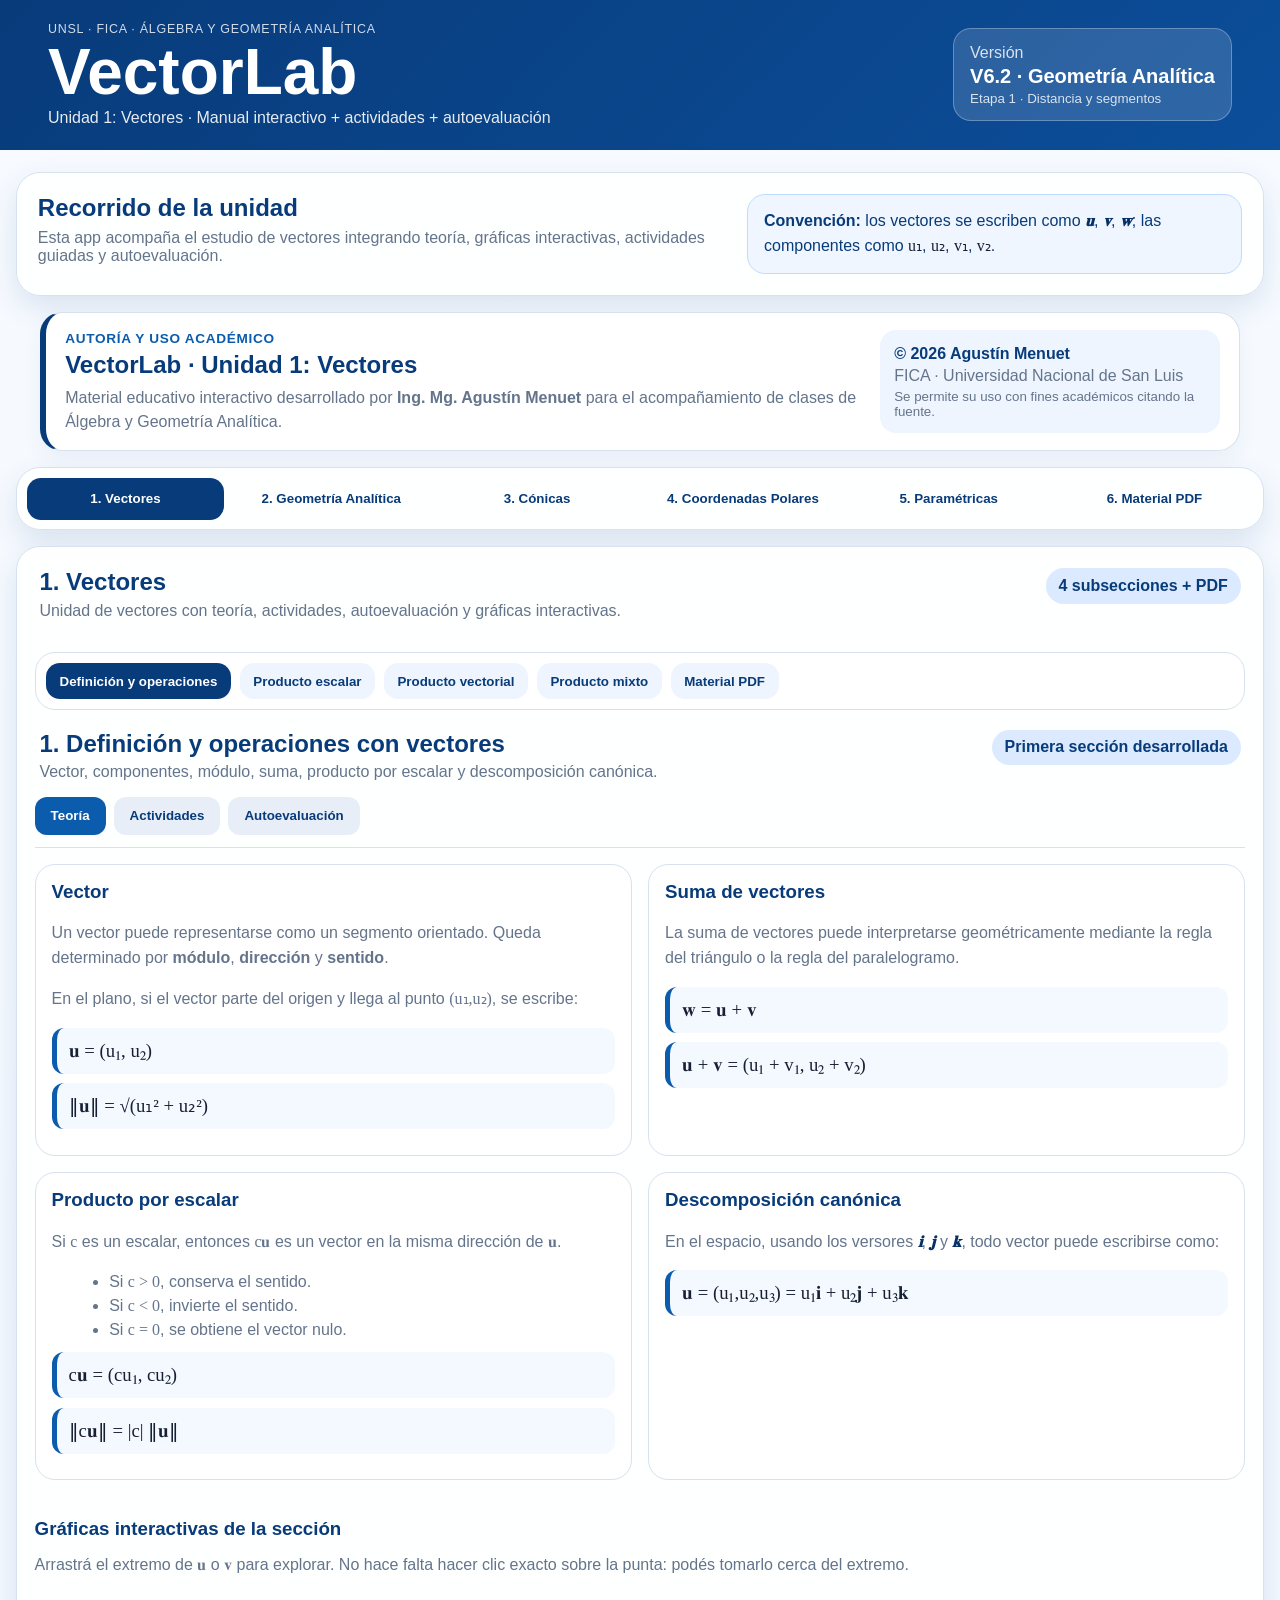
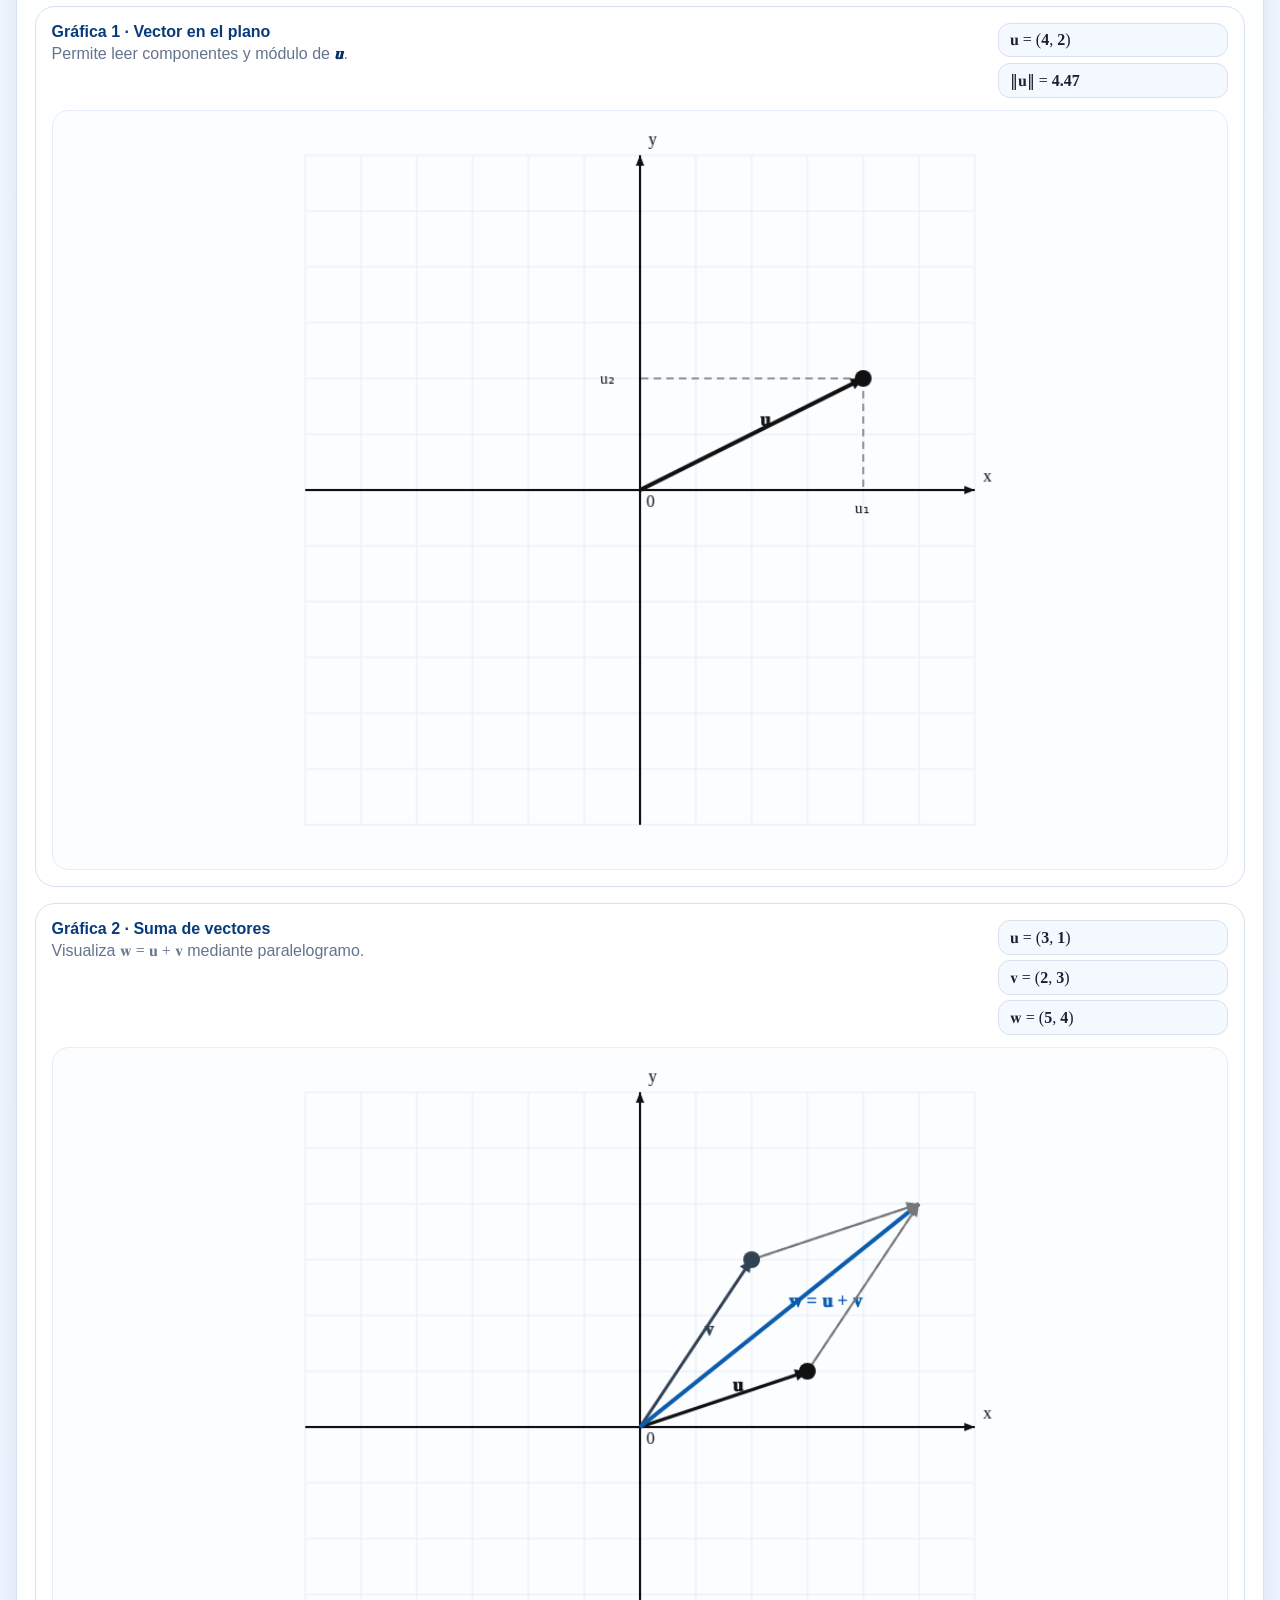
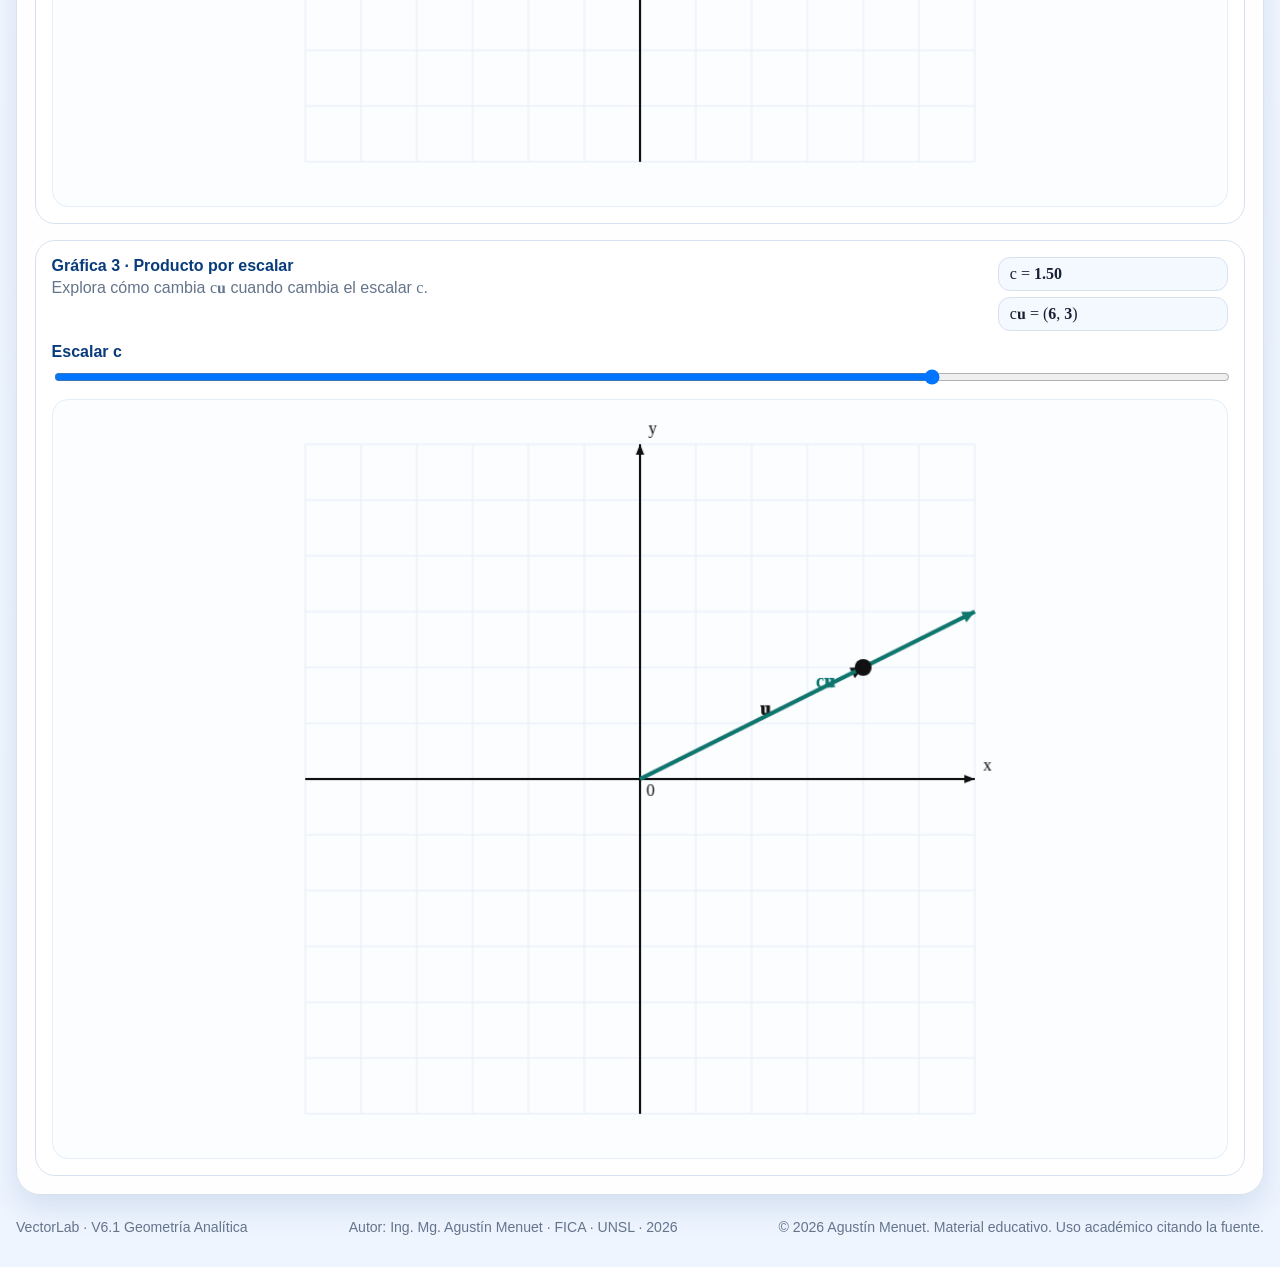
==== commit 7de065ec: "Add files via upload" ====
--- a/index.html
+++ b/index.html
@@ -6,7 +6,7 @@
   <title>VectorLab · Unidad 1: Vectores</title>
   <meta name="description" content="Manual interactivo de vectores para Álgebra y Geometría Analítica." />
   <meta name="author" content="Ing. Mg. Agustín Menuet · FICA · Universidad Nacional de San Luis" />
-  <link rel="stylesheet" href="styles.css?v=6.1" />
+  <link rel="stylesheet" href="styles.css?v=6.2" />
 </head>
 <body>
   <header class="hero">
@@ -17,8 +17,8 @@
     </div>
     <div class="status-card">
       <span>Versión</span>
-      <strong>V6.1 · Geometría Analítica</strong>
-      <small>Geometría Analítica con contenido</small>
+      <strong>V6.2 · Geometría Analítica</strong>
+      <small>Etapa 1 · Distancia y segmentos</small>
     </div>
   </header>
 
@@ -1251,101 +1251,67 @@
         <button class="module-subtab" data-module-panel="ga-pdf">Material PDF</button>
       </nav>
 
+      
       <article id="ga-sub1" class="module-panel active">
         <div class="section-header compact">
-          <div>
-            <h3>Distancia dirigida, distancia entre puntos y división de segmentos</h3>
-            <p>Del eje coordenado al plano cartesiano.</p>
-          </div>
-          <span class="badge">Teoría · actividades · autoevaluación</span>
-        </div>
-
+          <div><h3>Distancia dirigida, distancia entre puntos y división de segmentos</h3><p>Primer bloque completo de Geometría Analítica, basado en el material de clase.</p></div>
+          <span class="badge">Teoría ampliada · 8 actividades · 8 preguntas</span>
+        </div>
         <nav class="inner-tabs ga-inner-tabs">
           <button class="inner-tab active" data-panel="ga1-theory">Teoría</button>
+          <button class="inner-tab" data-panel="ga1-visual">Visualización</button>
           <button class="inner-tab" data-panel="ga1-activities">Actividades</button>
           <button class="inner-tab" data-panel="ga1-quiz">Autoevaluación</button>
-          <button class="inner-tab" data-panel="ga1-pdf">PDF</button>
         </nav>
-
-        <section id="ga1-theory" class="panel active">
-          <div class="theory-grid">
-            <div class="theory-card">
-              <h3>Distancia dirigida</h3>
-              <p>En un eje coordenado, el segmento dirigido de \(P_1\) a \(P_2\) conserva signo.</p>
-              <div class="formula">P₁P₂ = x₂ − x₁</div>
-              <p>Al invertir el sentido, cambia el signo: \(P₂P₁=x₁-x₂\).</p>
-            </div>
-            <div class="theory-card">
-              <h3>Distancia entre dos puntos</h3>
-              <p>En el plano, para \(P_1(x_1,y_1)\) y \(P_2(x_2,y_2)\):</p>
-              <div class="formula">d(P₁,P₂)=√((x₂−x₁)²+(y₂−y₁)²)</div>
-            </div>
-            <div class="theory-card">
-              <h3>Punto medio</h3>
-              <p>El punto medio \(M\) de un segmento es:</p>
-              <div class="formula">M=((x₁+x₂)/2,(y₁+y₂)/2)</div>
-            </div>
-            <div class="theory-card">
-              <h3>División de un segmento</h3>
-              <p>Si \(P\) divide a \(P_1P_2\) en razón \(r=P_1P/PP_2\):</p>
-              <div class="formula">P=((x₁+r x₂)/(1+r),(y₁+r y₂)/(1+r))</div>
-            </div>
-          </div>
-
-          <div class="graph-card">
-            <div class="graph-header">
-              <div>
-                <h4>Interpretación gráfica</h4>
-                <p>La distancia surge de las variaciones horizontal y vertical.</p>
-              </div>
-            </div>
-            <svg class="ga-svg" viewBox="0 0 720 360" role="img" aria-label="Distancia entre dos puntos">
-              <defs>
-                <marker id="gaArrow" markerWidth="9" markerHeight="9" refX="6" refY="3" orient="auto">
-                  <path d="M0,0 L0,6 L7,3 z" fill="#0b5cad"></path>
-                </marker>
-              </defs>
-              <rect width="720" height="360" fill="#fbfdff"/>
-              <g stroke="#e5eef9" stroke-width="1">
-                <path d="M60 300H660M60 260H660M60 220H660M60 180H660M60 140H660M60 100H660M60 60H660"/>
-                <path d="M100 40V320M140 40V320M180 40V320M220 40V320M260 40V320M300 40V320M340 40V320M380 40V320M420 40V320M460 40V320M500 40V320M540 40V320M580 40V320M620 40V320"/>
-              </g>
-              <line x1="60" y1="300" x2="670" y2="300" stroke="#111" stroke-width="2" marker-end="url(#gaArrow)"/>
-              <line x1="100" y1="320" x2="100" y2="40" stroke="#111" stroke-width="2" marker-end="url(#gaArrow)"/>
-              <circle cx="180" cy="260" r="6" fill="#0b5cad"/>
-              <circle cx="500" cy="100" r="6" fill="#0b5cad"/>
-              <line x1="180" y1="260" x2="500" y2="260" stroke="#b45309" stroke-width="3" stroke-dasharray="8 6"/>
-              <line x1="500" y1="260" x2="500" y2="100" stroke="#b45309" stroke-width="3" stroke-dasharray="8 6"/>
-              <line x1="180" y1="260" x2="500" y2="100" stroke="#0b5cad" stroke-width="4"/>
-              <text x="160" y="285" class="svg-small">P₁(x₁,y₁)</text>
-              <text x="510" y="92" class="svg-small">P₂(x₂,y₂)</text>
-              <text x="310" y="250" class="svg-small">Δx</text>
-              <text x="510" y="190" class="svg-small">Δy</text>
-              <text x="330" y="160" class="svg-label" fill="#0b5cad">d</text>
+        <section id="ga1-theory" class="panel active"><div class="theory-grid"><div class="theory-card"><h3>1. Sistema coordenado lineal</h3><p>Un sistema coordenado lineal permite ubicar puntos sobre una recta mediante números reales. Cada punto queda asociado a una coordenada y cada coordenada determina un punto. Si los puntos son P₁ y P₂, con coordenadas x₁ y x₂, se puede estudiar tanto la distancia usual entre ellos como la longitud dirigida del segmento.</p></div><div class="theory-card"><h3>2. Distancia usual entre dos puntos de una recta</h3><p>La distancia usual no considera sentido. Por eso siempre es un número no negativo. Esta distancia mide la separación entre los puntos, independientemente de cuál se tome primero.</p><div class="formula">d = |P₁P₂| = |x₂ − x₁| = |x₁ − x₂|</div></div><div class="theory-card"><h3>3. Longitud dirigida</h3><p>La longitud dirigida sí considera el sentido del recorrido. Si P₁ es el punto inicial y P₂ el punto final, entonces P₁P₂ = x₂ − x₁. Si se invierte el sentido, cambia el signo.</p><div class="formula">P₁P₂ = x₂ − x₁    ;    P₂P₁ = x₁ − x₂</div></div><div class="theory-card"><h3>4. Relación distancia-longitud dirigida</h3><p>La distancia usual es el valor absoluto de la longitud dirigida. Además, se cumple que al invertir el sentido cambia el signo.</p><div class="formula">d = |P₁P₂|    ;    P₁P₂ = −P₂P₁</div></div><div class="theory-card"><h3>5. Distancia entre dos puntos en el plano</h3><p>Sean P₁(x₁,y₁) y P₂(x₂,y₂) dos puntos del plano. La diferencia horizontal es Δx = x₂ − x₁ y la diferencia vertical es Δy = y₂ − y₁.</p><div class="formula">d(P₁,P₂) = √((x₂ − x₁)² + (y₂ − y₁)²)</div></div><div class="theory-card"><h3>6. Interpretación geométrica</h3><p>La distancia entre dos puntos del plano puede interpretarse como la hipotenusa de un triángulo rectángulo cuyos catetos son |Δx| y |Δy|. Esta interpretación conecta el registro algebraico con el gráfico.</p></div><div class="theory-card"><h3>7. División de un segmento en una razón dada</h3><p>Si P pertenece a la recta determinada por P₁ y P₂, se define la razón r = P₁P / PP₂. Si P está entre P₁ y P₂, entonces r ≥ 0. Si P está fuera del segmento, la razón puede tomar valores negativos.</p><div class="formula">r = P₁P / PP₂</div></div><div class="theory-card"><h3>8. Coordenadas del punto que divide al segmento</h3><p>Si P₁(x₁,y₁), P₂(x₂,y₂) y r = P₁P / PP₂, entonces las coordenadas de P se calculan con las fórmulas de división de segmento. Son válidas para r ≠ −1.</p><div class="formula">x = (x₁ + r x₂)/(1 + r)    ;    y = (y₁ + r y₂)/(1 + r)</div></div><div class="theory-card"><h3>9. Punto medio</h3><p>El punto medio es el caso particular en que P divide al segmento en razón r = 1. Es decir, P₁P = PP₂.</p><div class="formula">M = ((x₁+x₂)/2 , (y₁+y₂)/2)</div></div><div class="theory-card"><h3>10. Distancia en el espacio</h3><p>Para puntos P₁(x₁,y₁,z₁) y P₂(x₂,y₂,z₂), la distancia se generaliza sumando también la variación en z.</p><div class="formula">d(P₁,P₂) = √((x₂−x₁)² + (y₂−y₁)² + (z₂−z₁)²)</div></div><div class="theory-card"><h3>11. Errores frecuentes</h3><p>Confundir distancia con longitud dirigida; olvidar el valor absoluto en la distancia sobre una recta; usar punto medio cuando corresponde división en otra razón; olvidar que r = 1 corresponde al punto medio.</p></div><div class="theory-card"><h3>12. Aplicaciones</h3><p>Estos conceptos permiten calcular longitudes de lados de figuras, perímetros, áreas de triángulos, coordenadas de puntos medios, trisecciones y posiciones relativas en problemas de ingeniería y representación gráfica.</p></div></div></section>
+        <section id="ga1-visual" class="panel">
+          <div class="section-note"><h3>Visualización conceptual</h3><p>La distancia entre dos puntos del plano se obtiene a partir de Δx y Δy.</p></div>
+          <div class="graph-card"><div class="graph-header"><div><h4>Distancia entre P₁(x₁,y₁) y P₂(x₂,y₂)</h4><p>La distancia es la hipotenusa del triángulo rectángulo formado por Δx y Δy.</p></div><div class="live-values"><span>Δx = x₂ − x₁</span><span>Δy = y₂ − y₁</span><span>d = √(Δx² + Δy²)</span></div></div>
+            <svg class="ga-svg" viewBox="0 0 720 380" role="img" aria-label="Distancia entre dos puntos">
+              <defs><marker id="gaArrowV62" markerWidth="9" markerHeight="9" refX="6" refY="3" orient="auto"><path d="M0,0 L0,6 L7,3 z" fill="#0b5cad"></path></marker></defs>
+              <rect width="720" height="380" fill="#fbfdff"/>
+              <g stroke="#e5eef9" stroke-width="1"><path d="M60 320H660M60 280H660M60 240H660M60 200H660M60 160H660M60 120H660M60 80H660M60 40H660"/><path d="M100 40V340M140 40V340M180 40V340M220 40V340M260 40V340M300 40V340M340 40V340M380 40V340M420 40V340M460 40V340M500 40V340M540 40V340M580 40V340M620 40V340"/></g>
+              <line x1="60" y1="320" x2="670" y2="320" stroke="#111" stroke-width="2" marker-end="url(#gaArrowV62)"/><line x1="100" y1="340" x2="100" y2="35" stroke="#111" stroke-width="2" marker-end="url(#gaArrowV62)"/>
+              <circle cx="180" cy="280" r="7" fill="#0b5cad"/><circle cx="520" cy="120" r="7" fill="#0b5cad"/>
+              <line x1="180" y1="280" x2="520" y2="280" stroke="#b45309" stroke-width="4" stroke-dasharray="8 6"/><line x1="520" y1="280" x2="520" y2="120" stroke="#b45309" stroke-width="4" stroke-dasharray="8 6"/><line x1="180" y1="280" x2="520" y2="120" stroke="#0b5cad" stroke-width="5"/>
+              <text x="150" y="306" class="svg-small">P₁(x₁,y₁)</text><text x="530" y="112" class="svg-small">P₂(x₂,y₂)</text><text x="335" y="270" class="svg-small">Δx</text><text x="532" y="205" class="svg-small">Δy</text><text x="340" y="175" class="svg-label" fill="#0b5cad">d</text>
             </svg>
           </div>
         </section>
-
-        <section id="ga1-activities" class="panel">
-          <div class="section-note"><h3>Actividades guiadas</h3><p>Resolver en carpeta y verificar respuestas puntuales.</p></div>
-          <div class="activity-list">
-            <div class="activity-card" data-answer="7"><h4>Actividad 1 · Longitud dirigida</h4><p>Dados \(P_1=-2\) y \(P_2=5\), calculá \(P_1P_2\).</p><input type="text" placeholder="Ingresá un número"><div class="buttons"><button class="check-btn">Verificar</button><button class="hint-btn">Pista</button><button class="solution-btn">Ver resolución</button></div><p class="feedback"></p><div class="solution">P₁P₂=x₂−x₁=5−(−2)=7.</div></div>
-            <div class="activity-card" data-answer="-7"><h4>Actividad 2 · Cambio de sentido</h4><p>Con los mismos puntos, calculá \(P_2P_1\).</p><input type="text" placeholder="Ingresá un número"><div class="buttons"><button class="check-btn">Verificar</button><button class="hint-btn">Pista</button><button class="solution-btn">Ver resolución</button></div><p class="feedback"></p><div class="solution">P₂P₁=x₁−x₂=−2−5=−7.</div></div>
-            <div class="activity-card" data-answer="5"><h4>Actividad 3 · Distancia en el plano</h4><p>Calculá la distancia entre \(P_1(-1,2)\) y \(P_2(2,6)\).</p><input type="text" placeholder="Ingresá un número"><div class="buttons"><button class="check-btn">Verificar</button><button class="hint-btn">Pista</button><button class="solution-btn">Ver resolución</button></div><p class="feedback"></p><div class="solution">d=√((2+1)²+(6−2)²)=√(3²+4²)=5.</div></div>
-            <div class="activity-card" data-answer="1,2|(1,2)"><h4>Actividad 4 · Punto medio</h4><p>Hallá el punto medio entre \(P_1(-2,5)\) y \(P_2(4,-1)\).</p><input type="text" placeholder="Ejemplo: (a,b)"><div class="buttons"><button class="check-btn">Verificar</button><button class="hint-btn">Pista</button><button class="solution-btn">Ver resolución</button></div><p class="feedback"></p><div class="solution">M=((-2+4)/2,(5−1)/2)=(1,2).</div></div>
-          </div>
-        </section>
-
-        <section id="ga1-quiz" class="panel">
-          <div class="quiz-grid">
-            <div class="quiz-card" data-correct="1"><h4>1. La distancia entre dos puntos siempre es:</h4><button>Negativa</button><button>No negativa</button><button>Dirigida</button><p class="quiz-feedback"></p></div>
-            <div class="quiz-card" data-correct="2"><h4>2. El punto medio se obtiene:</h4><button>Restando coordenadas</button><button>Multiplicando coordenadas</button><button>Promediando coordenadas</button><p class="quiz-feedback"></p></div>
-            <div class="quiz-card" data-correct="0"><h4>3. En una longitud dirigida, cambiar el sentido:</h4><button>Cambia el signo</button><button>No cambia nada</button><button>Elimina la distancia</button><p class="quiz-feedback"></p></div>
-            <div class="quiz-card" data-correct="1"><h4>4. La fórmula de distancia en el plano se basa en:</h4><button>Regla de Cramer</button><button>Teorema de Pitágoras</button><button>Producto mixto</button><p class="quiz-feedback"></p></div>
-          </div>
-        </section>
-
-        <section id="ga1-pdf" class="panel"><div class="section-note"><h3>Material PDF</h3><p>Consultar la guía práctica inicial de Geometría Analítica en el PDF completo.</p><div class="pdf-actions"><a href="geometria_analitica_unidad_2_final.pdf" target="_blank" rel="noopener">Abrir PDF</a><a href="geometria_analitica_unidad_2_final.pdf" download>Descargar PDF</a></div></div></section>
+        <section id="ga1-activities" class="panel"><div class="section-note"><h3>Actividades guiadas</h3><p>Actividades adaptadas de la guía práctica.</p></div><div class="activity-list">
+<div class="activity-card" data-answer="-7" data-hint="Usá P₁P₂ = x₂ − x₁.">
+<h4>Actividad 1 · Longitud dirigida</h4><p>Dados P₁=5 y P₂=−2, calcular la longitud dirigida P₁P₂.</p><input type="text" placeholder="Ingresá tu respuesta">
+<div class="buttons"><button class="check-btn">Verificar</button><button class="hint-btn">Pista</button><button class="solution-btn">Ver resolución</button></div>
+<p class="feedback"></p><div class="solution">P₁P₂ = x₂ − x₁ = −2 − 5 = −7.</div></div>
+<div class="activity-card" data-answer="7" data-hint="Invertir el sentido cambia el signo.">
+<h4>Actividad 2 · Sentido contrario</h4><p>Con P₁=5 y P₂=−2, calcular P₂P₁.</p><input type="text" placeholder="Ingresá tu respuesta">
+<div class="buttons"><button class="check-btn">Verificar</button><button class="hint-btn">Pista</button><button class="solution-btn">Ver resolución</button></div>
+<p class="feedback"></p><div class="solution">P₂P₁ = x₁ − x₂ = 5 − (−2) = 7.</div></div>
+<div class="activity-card" data-answer="7|-11" data-hint="Planteá |x−(−2)|=9.">
+<h4>Actividad 3 · Distancia en la recta</h4><p>La distancia entre dos puntos de una recta es 9. Si uno de ellos es −2, indicar un posible valor del otro punto.</p><input type="text" placeholder="Ingresá tu respuesta">
+<div class="buttons"><button class="check-btn">Verificar</button><button class="hint-btn">Pista</button><button class="solution-btn">Ver resolución</button></div>
+<p class="feedback"></p><div class="solution">|x+2|=9. Entonces x=7 o x=−11.</div></div>
+<div class="activity-card" data-answer="14" data-hint="Si M es punto medio, entonces M=(x₁+x₂)/2.">
+<h4>Actividad 4 · Punto medio en la recta</h4><p>Un extremo de un segmento dirigido es −8 y su punto medio es 3. Hallar la coordenada del otro extremo.</p><input type="text" placeholder="Ingresá tu respuesta">
+<div class="buttons"><button class="check-btn">Verificar</button><button class="hint-btn">Pista</button><button class="solution-btn">Ver resolución</button></div>
+<p class="feedback"></p><div class="solution">3 = (−8 + x)/2. Entonces 6 = −8 + x, por lo tanto x = 14.</div></div>
+<div class="activity-card" data-answer="5" data-hint="Calculá la diferencia horizontal y vertical entre los puntos.">
+<h4>Actividad 5 · Distancia horizontal</h4><p>Calcular la distancia entre A(−1,2) y B(4,2).</p><input type="text" placeholder="Ingresá tu respuesta">
+<div class="buttons"><button class="check-btn">Verificar</button><button class="hint-btn">Pista</button><button class="solution-btn">Ver resolución</button></div>
+<p class="feedback"></p><div class="solution">d = √((4−(−1))² + (2−2)²) = 5.</div></div>
+<div class="activity-card" data-answer="5" data-hint="Es un triángulo rectángulo de catetos 3 y 4.">
+<h4>Actividad 6 · Distancia diagonal</h4><p>Calcular la distancia entre A(−1,2) y B(2,6).</p><input type="text" placeholder="Ingresá tu respuesta">
+<div class="buttons"><button class="check-btn">Verificar</button><button class="hint-btn">Pista</button><button class="solution-btn">Ver resolución</button></div>
+<p class="feedback"></p><div class="solution">d = √((2+1)² + (6−2)²) = √(3²+4²) = 5.</div></div>
+<div class="activity-card" data-answer="(0,4)|0,4" data-hint="Promediá las coordenadas de ambos extremos.">
+<h4>Actividad 7 · Punto medio en el plano</h4><p>Hallar el punto medio del segmento con extremos P₁(−4,2) y P₂(4,6).</p><input type="text" placeholder="Ingresá tu respuesta">
+<div class="buttons"><button class="check-btn">Verificar</button><button class="hint-btn">Pista</button><button class="solution-btn">Ver resolución</button></div>
+<p class="feedback"></p><div class="solution">M = ((−4+4)/2 , (2+6)/2) = (0,4).</div></div>
+<div class="activity-card" data-answer="(8,8)|8,8" data-hint="Usá x=(x₁+r x₂)/(1+r), y=(y₁+r y₂)/(1+r).">
+<h4>Actividad 8 · División en razón negativa</h4><p>Si P₁(−4,2), P₂(4,6) y r = −3, hallar el punto P que divide al segmento dirigido en esa razón.</p><input type="text" placeholder="Ingresá tu respuesta">
+<div class="buttons"><button class="check-btn">Verificar</button><button class="hint-btn">Pista</button><button class="solution-btn">Ver resolución</button></div>
+<p class="feedback"></p><div class="solution">x = (−4 + (−3)4)/(1−3)=8; y = (2 + (−3)6)/(1−3)=8. Por lo tanto P=(8,8).</div></div></div></section>
+        <section id="ga1-quiz" class="panel"><div class="quiz-grid"><div class="quiz-card" data-correct="1"><h4>1. La distancia usual entre dos puntos de una recta se calcula con:</h4><button>x₂ − x₁</button><button>|x₂ − x₁|</button><button>x₁ + x₂</button><button>x₁x₂</button><p class="quiz-feedback"></p></div><div class="quiz-card" data-correct="0"><h4>2. La longitud dirigida P₁P₂ puede ser negativa.</h4><button>Verdadero</button><button>Falso</button><button>Solo si x₁=0</button><button>Nunca</button><p class="quiz-feedback"></p></div><div class="quiz-card" data-correct="2"><h4>3. Si se invierte el sentido de un segmento dirigido:</h4><button>La distancia desaparece</button><button>La longitud se duplica</button><button>Cambia el signo</button><button>No cambia el signo</button><p class="quiz-feedback"></p></div><div class="quiz-card" data-correct="1"><h4>4. La fórmula de distancia entre dos puntos del plano se obtiene a partir de:</h4><button>Producto escalar</button><button>Teorema de Pitágoras</button><button>Regla de Cramer</button><button>Producto mixto</button><p class="quiz-feedback"></p></div><div class="quiz-card" data-correct="3"><h4>5. El punto medio de P₁(x₁,y₁) y P₂(x₂,y₂) es:</h4><button>(x₁−x₂,y₁−y₂)</button><button>(x₁+x₂,y₁+y₂)</button><button>(x₂−x₁,y₂−y₁)</button><button>((x₁+x₂)/2,(y₁+y₂)/2)</button><p class="quiz-feedback"></p></div><div class="quiz-card" data-correct="0"><h4>6. Si P está entre P₁ y P₂, la razón r = P₁P / PP₂ es:</h4><button>No negativa</button><button>Siempre negativa</button><button>Siempre −1</button><button>Imposible de calcular</button><p class="quiz-feedback"></p></div><div class="quiz-card" data-correct="2"><h4>7. El caso r = 1 corresponde a:</h4><button>Un punto exterior</button><button>Un extremo del segmento</button><button>El punto medio</button><button>Una recta paralela</button><p class="quiz-feedback"></p></div><div class="quiz-card" data-correct="1"><h4>8. La distancia entre puntos en el espacio incorpora:</h4><button>Solo x e y</button><button>Las variaciones en x, y, z</button><button>Solo la pendiente</button><button>Solo el producto vectorial</button><p class="quiz-feedback"></p></div></div></section>
       </article>
 
       <article id="ga-sub2" class="module-panel">
@@ -1448,6 +1414,6 @@
 
   <footer><span>VectorLab · V6.1 Geometría Analítica</span><span>Autor: Ing. Mg. Agustín Menuet · FICA · UNSL · 2026</span><span>© 2026 Agustín Menuet. Material educativo. Uso académico citando la fuente.</span></footer>
 
-  <script src="app.js?v=5.4.1"></script>
+  <script src="app.js?v=6.2"></script>
 </body>
 </html>
--- a/styles.css
+++ b/styles.css
@@ -742,3 +742,11 @@
 .ga-svg .svg-label { font-family:"Cambria Math", Georgia, serif; font-weight:800; font-size:24px; }
 .ga-svg .svg-small { font-family:"Cambria Math", Georgia, serif; font-size:18px; }
 @media (max-width:900px){ .module-tabs{grid-template-columns:repeat(6,minmax(190px,1fr)) !important;} .three-block-layout{grid-template-columns:1fr;} }
+
+/* V6.2: Geometría Analítica - Etapa 1 */
+.ga-inner-tabs { margin-top: .75rem; }
+.section-header.compact h3 { color: var(--blue); }
+.ga-svg { width: 100%; max-width: 920px; display: block; margin: .75rem auto 0; border: 1px solid var(--line); border-radius: 18px; background: white; }
+.ga-svg .svg-label { font-family: "Cambria Math", Georgia, serif; font-weight: 800; font-size: 24px; }
+.ga-svg .svg-small { font-family: "Cambria Math", Georgia, serif; font-size: 18px; }
+.theory-card ul { margin: .4rem 0 0 1.1rem; color: var(--muted); line-height: 1.5; }
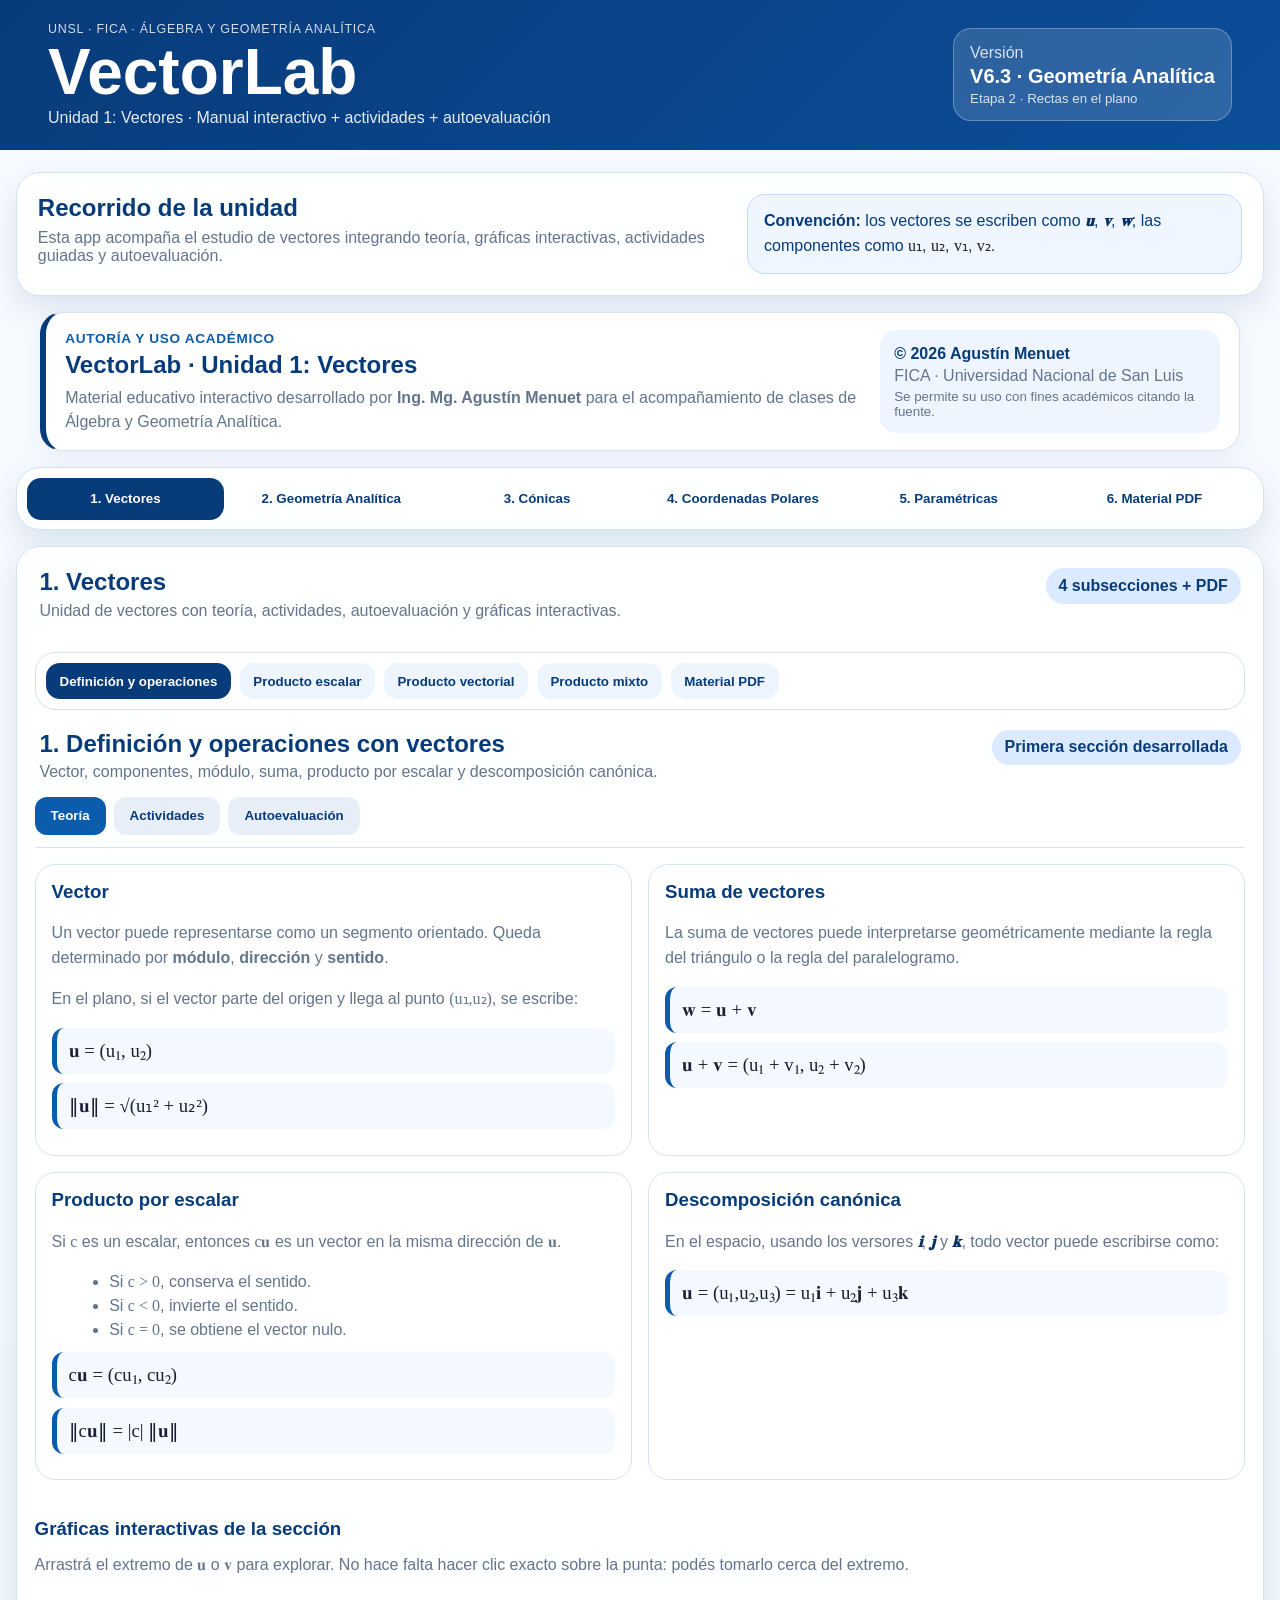
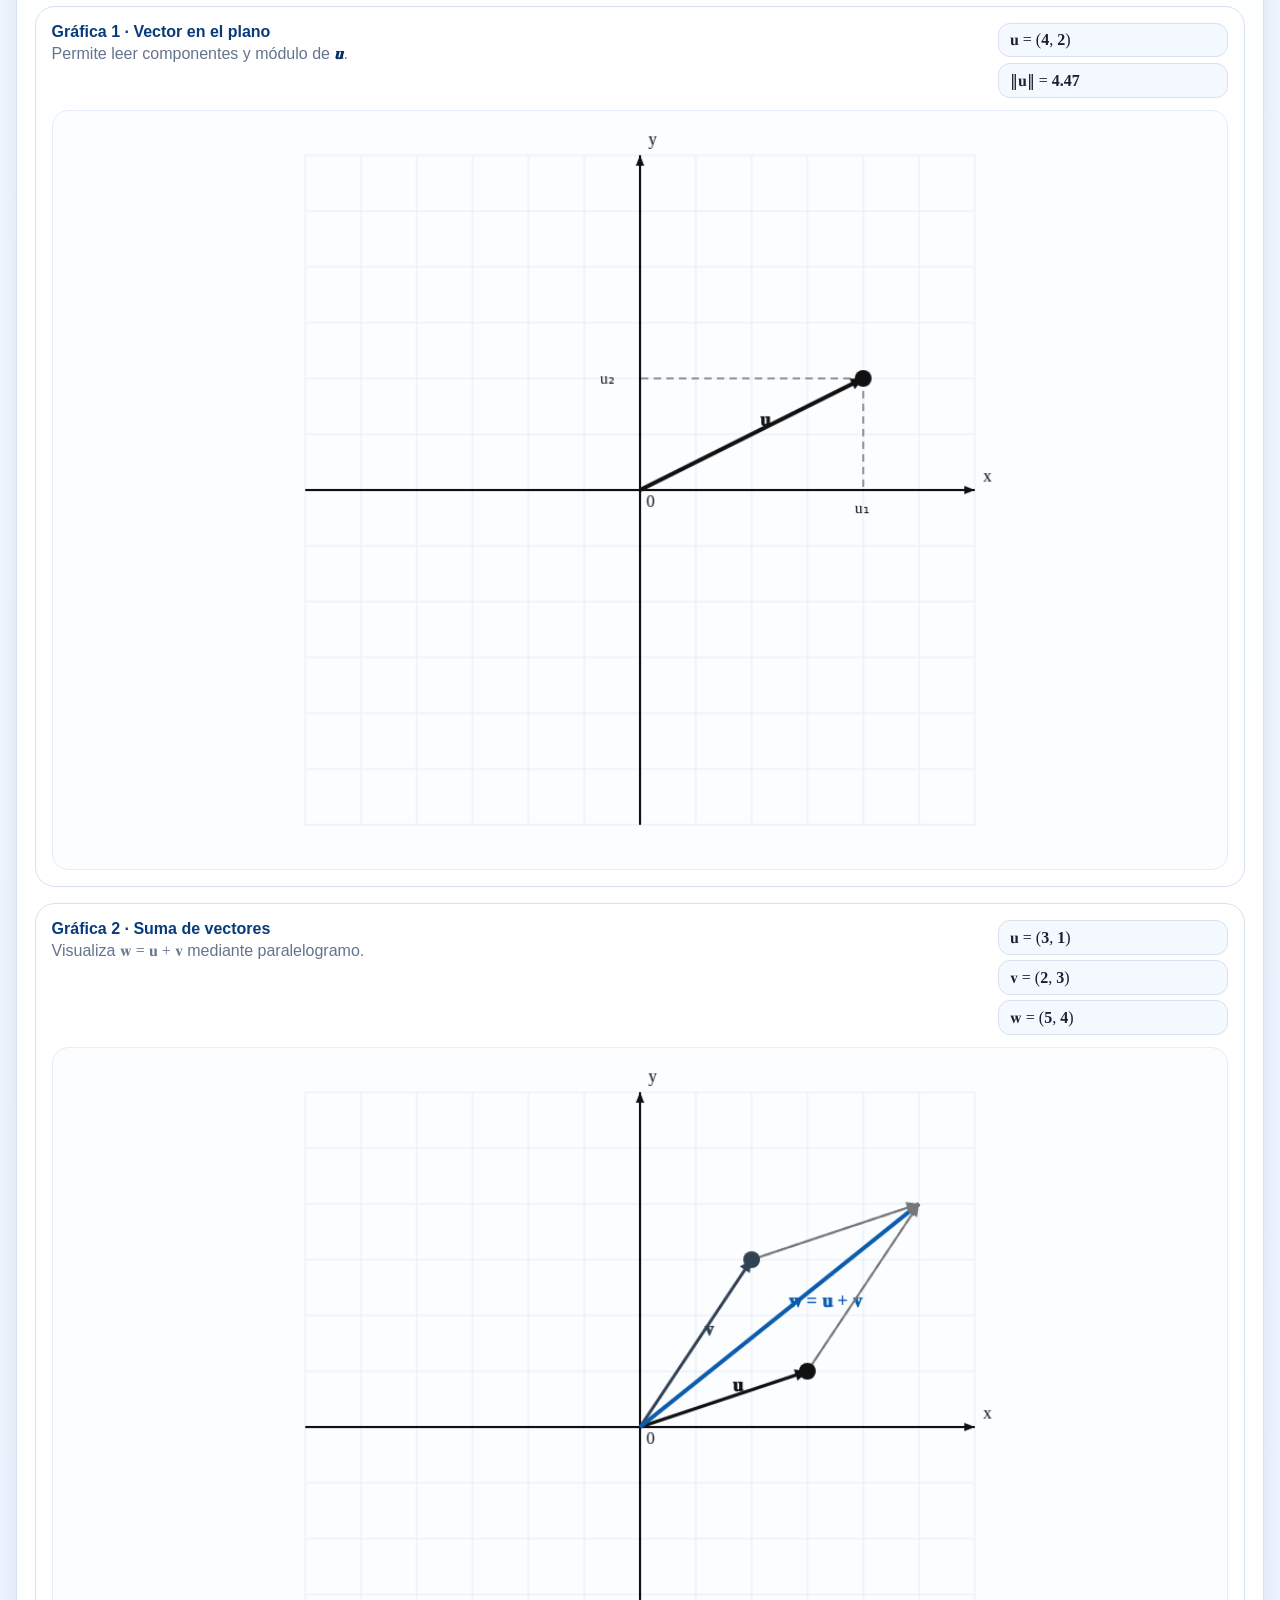
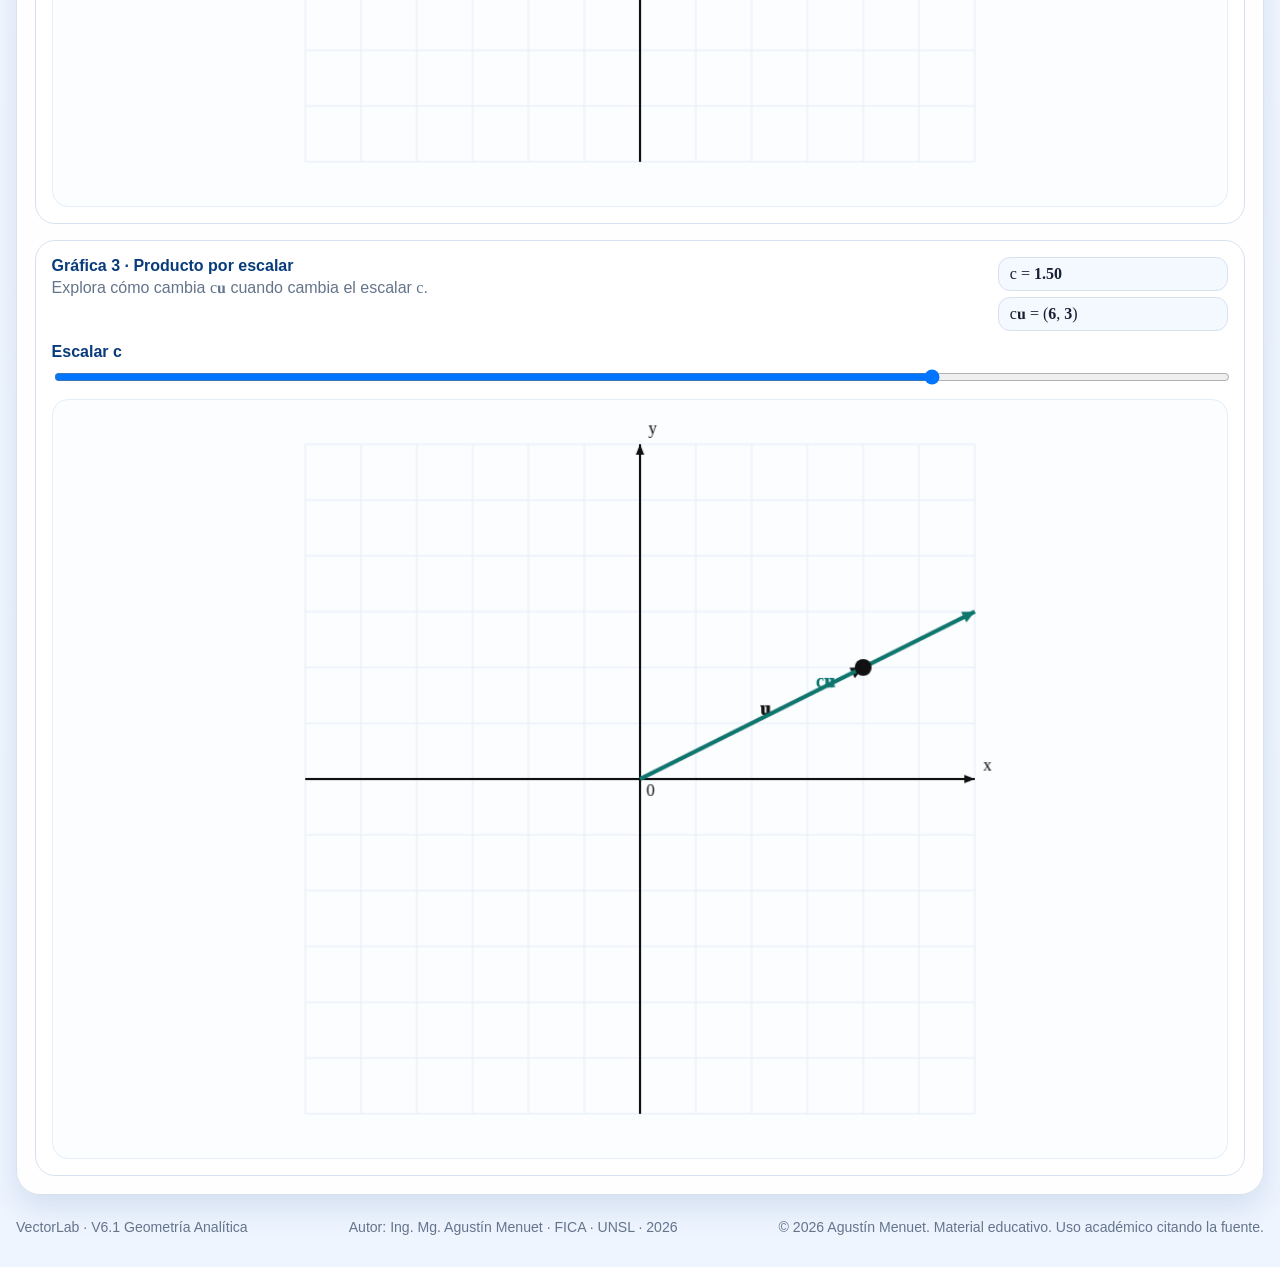
==== commit 5569b9f7: "Add files via upload" ====
--- a/index.html
+++ b/index.html
@@ -6,7 +6,7 @@
   <title>VectorLab · Unidad 1: Vectores</title>
   <meta name="description" content="Manual interactivo de vectores para Álgebra y Geometría Analítica." />
   <meta name="author" content="Ing. Mg. Agustín Menuet · FICA · Universidad Nacional de San Luis" />
-  <link rel="stylesheet" href="styles.css?v=6.2" />
+  <link rel="stylesheet" href="styles.css?v=6.3" />
 </head>
 <body>
   <header class="hero">
@@ -17,8 +17,8 @@
     </div>
     <div class="status-card">
       <span>Versión</span>
-      <strong>V6.2 · Geometría Analítica</strong>
-      <small>Etapa 1 · Distancia y segmentos</small>
+      <strong>V6.3 · Geometría Analítica</strong>
+      <small>Etapa 2 · Rectas en el plano</small>
     </div>
   </header>
 
@@ -1314,21 +1314,117 @@
         <section id="ga1-quiz" class="panel"><div class="quiz-grid"><div class="quiz-card" data-correct="1"><h4>1. La distancia usual entre dos puntos de una recta se calcula con:</h4><button>x₂ − x₁</button><button>|x₂ − x₁|</button><button>x₁ + x₂</button><button>x₁x₂</button><p class="quiz-feedback"></p></div><div class="quiz-card" data-correct="0"><h4>2. La longitud dirigida P₁P₂ puede ser negativa.</h4><button>Verdadero</button><button>Falso</button><button>Solo si x₁=0</button><button>Nunca</button><p class="quiz-feedback"></p></div><div class="quiz-card" data-correct="2"><h4>3. Si se invierte el sentido de un segmento dirigido:</h4><button>La distancia desaparece</button><button>La longitud se duplica</button><button>Cambia el signo</button><button>No cambia el signo</button><p class="quiz-feedback"></p></div><div class="quiz-card" data-correct="1"><h4>4. La fórmula de distancia entre dos puntos del plano se obtiene a partir de:</h4><button>Producto escalar</button><button>Teorema de Pitágoras</button><button>Regla de Cramer</button><button>Producto mixto</button><p class="quiz-feedback"></p></div><div class="quiz-card" data-correct="3"><h4>5. El punto medio de P₁(x₁,y₁) y P₂(x₂,y₂) es:</h4><button>(x₁−x₂,y₁−y₂)</button><button>(x₁+x₂,y₁+y₂)</button><button>(x₂−x₁,y₂−y₁)</button><button>((x₁+x₂)/2,(y₁+y₂)/2)</button><p class="quiz-feedback"></p></div><div class="quiz-card" data-correct="0"><h4>6. Si P está entre P₁ y P₂, la razón r = P₁P / PP₂ es:</h4><button>No negativa</button><button>Siempre negativa</button><button>Siempre −1</button><button>Imposible de calcular</button><p class="quiz-feedback"></p></div><div class="quiz-card" data-correct="2"><h4>7. El caso r = 1 corresponde a:</h4><button>Un punto exterior</button><button>Un extremo del segmento</button><button>El punto medio</button><button>Una recta paralela</button><p class="quiz-feedback"></p></div><div class="quiz-card" data-correct="1"><h4>8. La distancia entre puntos en el espacio incorpora:</h4><button>Solo x e y</button><button>Las variaciones en x, y, z</button><button>Solo la pendiente</button><button>Solo el producto vectorial</button><p class="quiz-feedback"></p></div></div></section>
       </article>
 
+      
       <article id="ga-sub2" class="module-panel">
-        <div class="section-header compact"><div><h3>Rectas en el plano</h3><p>Distintas formas de representar una misma recta.</p></div><span class="badge">Rectas</span></div>
-        <nav class="inner-tabs ga-inner-tabs"><button class="inner-tab active" data-panel="ga2-theory">Teoría</button><button class="inner-tab" data-panel="ga2-activities">Actividades</button><button class="inner-tab" data-panel="ga2-quiz">Autoevaluación</button><button class="inner-tab" data-panel="ga2-pdf">PDF</button></nav>
-        <section id="ga2-theory" class="panel active"><div class="theory-grid">
-          <div class="theory-card"><h3>Forma punto-pendiente</h3><p>Si pasa por \(P_0(x_0,y_0)\) y tiene pendiente \(m\):</p><div class="formula">y−y₀=m(x−x₀)</div></div>
-          <div class="theory-card"><h3>Forma pendiente-ordenada</h3><p>Si \(m\) es la pendiente y \(b\) la ordenada al origen:</p><div class="formula">y=mx+b</div></div>
-          <div class="theory-card"><h3>Forma general</h3><p>Toda recta puede escribirse como:</p><div class="formula">Ax+By+C=0</div><p>Un vector normal es n=(A,B).</p></div>
-          <div class="theory-card"><h3>Forma vectorial</h3><p>Si pasa por X₀ y tiene vector director A:</p><div class="formula">X=X₀+tA</div></div>
-        </div></section>
-        <section id="ga2-activities" class="panel"><div class="activity-list">
-          <div class="activity-card" data-answer="y=2x-3|2x-3"><h4>Actividad 1 · Pendiente y ordenada</h4><p>Hallar la recta de pendiente m=2 y ordenada al origen b=-3.</p><input type="text" placeholder="Ejemplo: y=mx+b"><div class="buttons"><button class="check-btn">Verificar</button><button class="hint-btn">Pista</button><button class="solution-btn">Ver resolución</button></div><p class="feedback"></p><div class="solution">y=2x-3.</div></div>
-          <div class="activity-card" data-answer="(3,4)|(3, 4)|3,4"><h4>Actividad 2 · Vector director</h4><p>La recta pasa por P(1,2) y Q(4,6). ¿Cuál es un vector director?</p><input type="text" placeholder="Ejemplo: (a,b)"><div class="buttons"><button class="check-btn">Verificar</button><button class="hint-btn">Pista</button><button class="solution-btn">Ver resolución</button></div><p class="feedback"></p><div class="solution">A=Q−P=(3,4).</div></div>
-        </div></section>
-        <section id="ga2-quiz" class="panel"><div class="quiz-grid"><div class="quiz-card" data-correct="1"><h4>1. En Ax+By+C=0, un vector normal es:</h4><button>(B,A)</button><button>(A,B)</button><button>(-B,A)</button><p class="quiz-feedback"></p></div><div class="quiz-card" data-correct="0"><h4>2. La pendiente en y=mx+b es:</h4><button>m</button><button>b</button><button>x</button><p class="quiz-feedback"></p></div><div class="quiz-card" data-correct="2"><h4>3. La forma vectorial de una recta usa:</h4><button>Solo un punto</button><button>Solo una pendiente</button><button>Un punto y un vector director</button><p class="quiz-feedback"></p></div></div></section>
-        <section id="ga2-pdf" class="panel"><div class="section-note"><h3>Material PDF</h3><p>Consultar la guía de rectas en el plano en el PDF completo.</p><div class="pdf-actions"><a href="geometria_analitica_unidad_2_final.pdf" target="_blank" rel="noopener">Abrir PDF</a><a href="geometria_analitica_unidad_2_final.pdf" download>Descargar PDF</a></div></div></section>
+        <div class="section-header compact">
+          <div>
+            <h3>Rectas en el plano</h3>
+            <p>Formas equivalentes de la ecuación de una recta y su interpretación geométrica.</p>
+          </div>
+          <span class="badge">Teoría ampliada · 8 actividades · 8 preguntas</span>
+        </div>
+
+        <nav class="inner-tabs ga-inner-tabs">
+          <button class="inner-tab active" data-panel="ga2-theory">Teoría</button>
+          <button class="inner-tab" data-panel="ga2-visual">Visualización</button>
+          <button class="inner-tab" data-panel="ga2-activities">Actividades</button>
+          <button class="inner-tab" data-panel="ga2-quiz">Autoevaluación</button>
+        </nav>
+
+        <section id="ga2-theory" class="panel active">
+          <div class="theory-grid"><div class="theory-card"><h3>1. Concepto de recta en el plano</h3><p>Una recta puede interpretarse como el conjunto de puntos del plano que satisfacen una misma condición lineal. Desde el punto de vista analítico, una recta se representa mediante ecuaciones equivalentes que resaltan distintos aspectos geométricos.</p></div><div class="theory-card"><h3>2. Pendiente de una recta</h3><p>La pendiente mide la inclinación de una recta respecto del eje x. Si una recta pasa por P₁(x₁,y₁) y P₂(x₂,y₂), con x₂ distinto de x₁, entonces:</p><div class="formula">m = (y₂ − y₁)/(x₂ − x₁)</div></div><div class="theory-card"><h3>3. Interpretación de la pendiente</h3><p>La pendiente representa la razón entre la variación vertical y la variación horizontal. Si m es positiva, la recta crece; si m es negativa, la recta decrece; si m=0, la recta es horizontal.</p><div class="formula">m = Δy/Δx</div></div><div class="theory-card"><h3>4. Forma punto-pendiente</h3><p>Si se conoce un punto P₀(x₀,y₀) de la recta y su pendiente m, la ecuación puede escribirse como:</p><div class="formula">y − y₀ = m(x − x₀)</div></div><div class="theory-card"><h3>5. Forma pendiente-ordenada</h3><p>Si se conoce la pendiente m y la ordenada al origen b, se utiliza la forma explícita:</p><div class="formula">y = mx + b</div></div><div class="theory-card"><h3>6. Recta que pasa por dos puntos</h3><p>Cuando se conocen dos puntos P₁ y P₂, primero se calcula la pendiente y luego se escribe la ecuación usando forma punto-pendiente.</p><div class="formula">m = (y₂ − y₁)/(x₂ − x₁)</div></div><div class="theory-card"><h3>7. Forma general</h3><p>Toda recta del plano puede expresarse en la forma general. Esta forma es útil para trabajar distancias, paralelismo y perpendicularidad.</p><div class="formula">Ax + By + C = 0</div></div><div class="theory-card"><h3>8. Vector normal</h3><p>En la forma general Ax+By+C=0, el vector n=(A,B) es perpendicular a la recta. Este vector indica una dirección normal a todos los vectores directores de la recta.</p><div class="formula">n = (A,B)</div></div><div class="theory-card"><h3>9. Vector director</h3><p>Un vector director es un vector paralelo a la recta. Si la recta tiene normal n=(A,B), un posible vector director es:</p><div class="formula">v = (−B,A)</div></div><div class="theory-card"><h3>10. Forma segmentaria</h3><p>Si una recta corta al eje x en a y al eje y en b, con a y b no nulos, puede escribirse como:</p><div class="formula">x/a + y/b = 1</div></div><div class="theory-card"><h3>11. Forma normal</h3><p>Si d es la distancia del origen a la recta y α es el ángulo que forma la normal con el eje x, la forma normal es:</p><div class="formula">x cos(α) + y sin(α) − d = 0</div></div><div class="theory-card"><h3>12. Errores frecuentes</h3><p>Al trabajar rectas es común confundir pendiente con ordenada al origen, olvidar que las rectas verticales no tienen pendiente definida o no reconocer que distintas formas pueden representar la misma recta.</p></div></div>
+        </section>
+
+        <section id="ga2-visual" class="panel">
+          <div class="section-note">
+            <h3>Visualización conceptual</h3>
+            <p>La pendiente se interpreta como la razón entre la variación vertical y la variación horizontal.</p>
+          </div>
+
+          <div class="graph-card">
+            <div class="graph-header">
+              <div>
+                <h4>Recta por dos puntos</h4>
+                <p>La recta queda determinada por P₁ y P₂. La pendiente es m = Δy/Δx.</p>
+              </div>
+              <div class="live-values">
+                <span>Δx = x₂ − x₁</span>
+                <span>Δy = y₂ − y₁</span>
+                <span>m = Δy/Δx</span>
+              </div>
+            </div>
+
+            <svg class="ga-svg" viewBox="0 0 720 380" role="img" aria-label="Pendiente de una recta">
+              <defs>
+                <marker id="gaArrowV63" markerWidth="9" markerHeight="9" refX="6" refY="3" orient="auto">
+                  <path d="M0,0 L0,6 L7,3 z" fill="#0b5cad"></path>
+                </marker>
+              </defs>
+              <rect width="720" height="380" fill="#fbfdff"/>
+              <g stroke="#e5eef9" stroke-width="1">
+                <path d="M60 320H660M60 280H660M60 240H660M60 200H660M60 160H660M60 120H660M60 80H660M60 40H660"/>
+                <path d="M100 40V340M140 40V340M180 40V340M220 40V340M260 40V340M300 40V340M340 40V340M380 40V340M420 40V340M460 40V340M500 40V340M540 40V340M580 40V340M620 40V340"/>
+              </g>
+              <line x1="60" y1="320" x2="670" y2="320" stroke="#111" stroke-width="2" marker-end="url(#gaArrowV63)"/>
+              <line x1="100" y1="340" x2="100" y2="35" stroke="#111" stroke-width="2" marker-end="url(#gaArrowV63)"/>
+
+              <line x1="135" y1="295" x2="620" y2="70" stroke="#0b5cad" stroke-width="5"/>
+              <circle cx="220" cy="255" r="7" fill="#0b5cad"/>
+              <circle cx="500" cy="125" r="7" fill="#0b5cad"/>
+              <line x1="220" y1="255" x2="500" y2="255" stroke="#b45309" stroke-width="4" stroke-dasharray="8 6"/>
+              <line x1="500" y1="255" x2="500" y2="125" stroke="#b45309" stroke-width="4" stroke-dasharray="8 6"/>
+              <text x="195" y="280" class="svg-small">P₁</text>
+              <text x="510" y="120" class="svg-small">P₂</text>
+              <text x="350" y="245" class="svg-small">Δx</text>
+              <text x="512" y="195" class="svg-small">Δy</text>
+              <text x="335" y="170" class="svg-label" fill="#0b5cad">m = Δy/Δx</text>
+            </svg>
+          </div>
+        </section>
+
+        <section id="ga2-activities" class="panel">
+          <div class="section-note">
+            <h3>Actividades guiadas</h3>
+            <p>Resolver en carpeta y usar la verificación para controlar el resultado final.</p>
+          </div>
+          <div class="activity-list">
+<div class="activity-card" data-answer="y=2x-3|2x-3" data-hint="Usá y=mx+b.">
+<h4>Actividad 1 · Pendiente y ordenada</h4><p>Hallar la ecuación de la recta de pendiente m=2 y ordenada al origen b=−3.</p><input type="text" placeholder="Ingresá tu respuesta">
+<div class="buttons"><button class="check-btn">Verificar</button><button class="hint-btn">Pista</button><button class="solution-btn">Ver resolución</button></div>
+<p class="feedback"></p><div class="solution">y=2x−3.</div></div>
+<div class="activity-card" data-answer="3" data-hint="Usá m=(y₂−y₁)/(x₂−x₁).">
+<h4>Actividad 2 · Pendiente entre dos puntos</h4><p>Calcular la pendiente de la recta que pasa por P₁(1,2) y P₂(3,8).</p><input type="text" placeholder="Ingresá tu respuesta">
+<div class="buttons"><button class="check-btn">Verificar</button><button class="hint-btn">Pista</button><button class="solution-btn">Ver resolución</button></div>
+<p class="feedback"></p><div class="solution">m=(8−2)/(3−1)=6/2=3.</div></div>
+<div class="activity-card" data-answer="y-2=3(x-1)|y=3x-1|3x-y-1=0" data-hint="Usá la forma y−y₀=m(x−x₀).">
+<h4>Actividad 3 · Forma punto-pendiente</h4><p>Escribir la recta que pasa por P(1,2) y tiene pendiente m=3.</p><input type="text" placeholder="Ingresá tu respuesta">
+<div class="buttons"><button class="check-btn">Verificar</button><button class="hint-btn">Pista</button><button class="solution-btn">Ver resolución</button></div>
+<p class="feedback"></p><div class="solution">y−2=3(x−1). Una forma equivalente es y=3x−1.</div></div>
+<div class="activity-card" data-answer="y=2x+1|2x-y+1=0" data-hint="Primero calculá la pendiente.">
+<h4>Actividad 4 · Recta por dos puntos</h4><p>Hallar la recta que pasa por A(0,1) y B(2,5).</p><input type="text" placeholder="Ingresá tu respuesta">
+<div class="buttons"><button class="check-btn">Verificar</button><button class="hint-btn">Pista</button><button class="solution-btn">Ver resolución</button></div>
+<p class="feedback"></p><div class="solution">m=(5−1)/(2−0)=2. Entonces y=2x+1.</div></div>
+<div class="activity-card" data-answer="(2,-1)|2,-1" data-hint="En Ax+By+C=0, el normal es (A,B).">
+<h4>Actividad 5 · Vector normal</h4><p>Indicar un vector normal a la recta 2x−y+4=0.</p><input type="text" placeholder="Ingresá tu respuesta">
+<div class="buttons"><button class="check-btn">Verificar</button><button class="hint-btn">Pista</button><button class="solution-btn">Ver resolución</button></div>
+<p class="feedback"></p><div class="solution">n=(2,−1).</div></div>
+<div class="activity-card" data-answer="(1,2)|1,2" data-hint="Un director posible es (−B,A).">
+<h4>Actividad 6 · Vector director</h4><p>Indicar un vector director de la recta 2x−y+4=0.</p><input type="text" placeholder="Ingresá tu respuesta">
+<div class="buttons"><button class="check-btn">Verificar</button><button class="hint-btn">Pista</button><button class="solution-btn">Ver resolución</button></div>
+<p class="feedback"></p><div class="solution">Como A=2 y B=−1, un director posible es (−B,A)=(1,2).</div></div>
+<div class="activity-card" data-answer="x/4+y/2=1|x/4 + y/2 = 1" data-hint="Usá la forma segmentaria x/a + y/b = 1.">
+<h4>Actividad 7 · Forma segmentaria</h4><p>Escribir la recta que corta al eje x en a=4 y al eje y en b=2.</p><input type="text" placeholder="Ingresá tu respuesta">
+<div class="buttons"><button class="check-btn">Verificar</button><button class="hint-btn">Pista</button><button class="solution-btn">Ver resolución</button></div>
+<p class="feedback"></p><div class="solution">x/4 + y/2 = 1.</div></div>
+<div class="activity-card" data-answer="x=3" data-hint="Una recta vertical tiene todos sus puntos con la misma coordenada x.">
+<h4>Actividad 8 · Recta vertical</h4><p>Escribir la ecuación de la recta vertical que pasa por P(3,−2).</p><input type="text" placeholder="Ingresá tu respuesta">
+<div class="buttons"><button class="check-btn">Verificar</button><button class="hint-btn">Pista</button><button class="solution-btn">Ver resolución</button></div>
+<p class="feedback"></p><div class="solution">La recta vertical es x=3.</div></div></div>
+        </section>
+
+        <section id="ga2-quiz" class="panel">
+          <div class="quiz-grid"><div class="quiz-card" data-correct="1"><h4>1. La pendiente representa:</h4><button>La ordenada al origen</button><button>La razón Δy/Δx</button><button>La distancia al origen</button><button>El área bajo la recta</button><p class="quiz-feedback"></p></div><div class="quiz-card" data-correct="0"><h4>2. La forma pendiente-ordenada es:</h4><button>y=mx+b</button><button>Ax+By+C=0</button><button>x/a+y/b=1</button><button>X=X₀+tA</button><p class="quiz-feedback"></p></div><div class="quiz-card" data-correct="2"><h4>3. En Ax+By+C=0, un vector normal es:</h4><button>(B,A)</button><button>(−B,A)</button><button>(A,B)</button><button>(C,A)</button><p class="quiz-feedback"></p></div><div class="quiz-card" data-correct="1"><h4>4. Un vector director de Ax+By+C=0 puede ser:</h4><button>(A,B)</button><button>(−B,A)</button><button>(A,C)</button><button>(B,C)</button><p class="quiz-feedback"></p></div><div class="quiz-card" data-correct="3"><h4>5. La forma punto-pendiente utiliza:</h4><button>Dos ordenadas</button><button>Solo la pendiente</button><button>Solo el punto medio</button><button>Un punto y una pendiente</button><p class="quiz-feedback"></p></div><div class="quiz-card" data-correct="0"><h4>6. Una recta horizontal tiene pendiente:</h4><button>0</button><button>1</button><button>No definida</button><button>−1</button><p class="quiz-feedback"></p></div><div class="quiz-card" data-correct="2"><h4>7. Una recta vertical:</h4><button>Tiene pendiente 0</button><button>Tiene forma y=b</button><button>No tiene pendiente definida</button><button>Siempre pasa por el origen</button><p class="quiz-feedback"></p></div><div class="quiz-card" data-correct="1"><h4>8. La forma segmentaria usa:</h4><button>Un vector normal</button><button>Los cortes con los ejes</button><button>La distancia entre dos puntos</button><button>El producto mixto</button><p class="quiz-feedback"></p></div></div>
+        </section>
       </article>
 
       <article id="ga-sub3" class="module-panel">
@@ -1414,6 +1510,6 @@
 
   <footer><span>VectorLab · V6.1 Geometría Analítica</span><span>Autor: Ing. Mg. Agustín Menuet · FICA · UNSL · 2026</span><span>© 2026 Agustín Menuet. Material educativo. Uso académico citando la fuente.</span></footer>
 
-  <script src="app.js?v=6.2"></script>
+  <script src="app.js?v=6.3"></script>
 </body>
 </html>
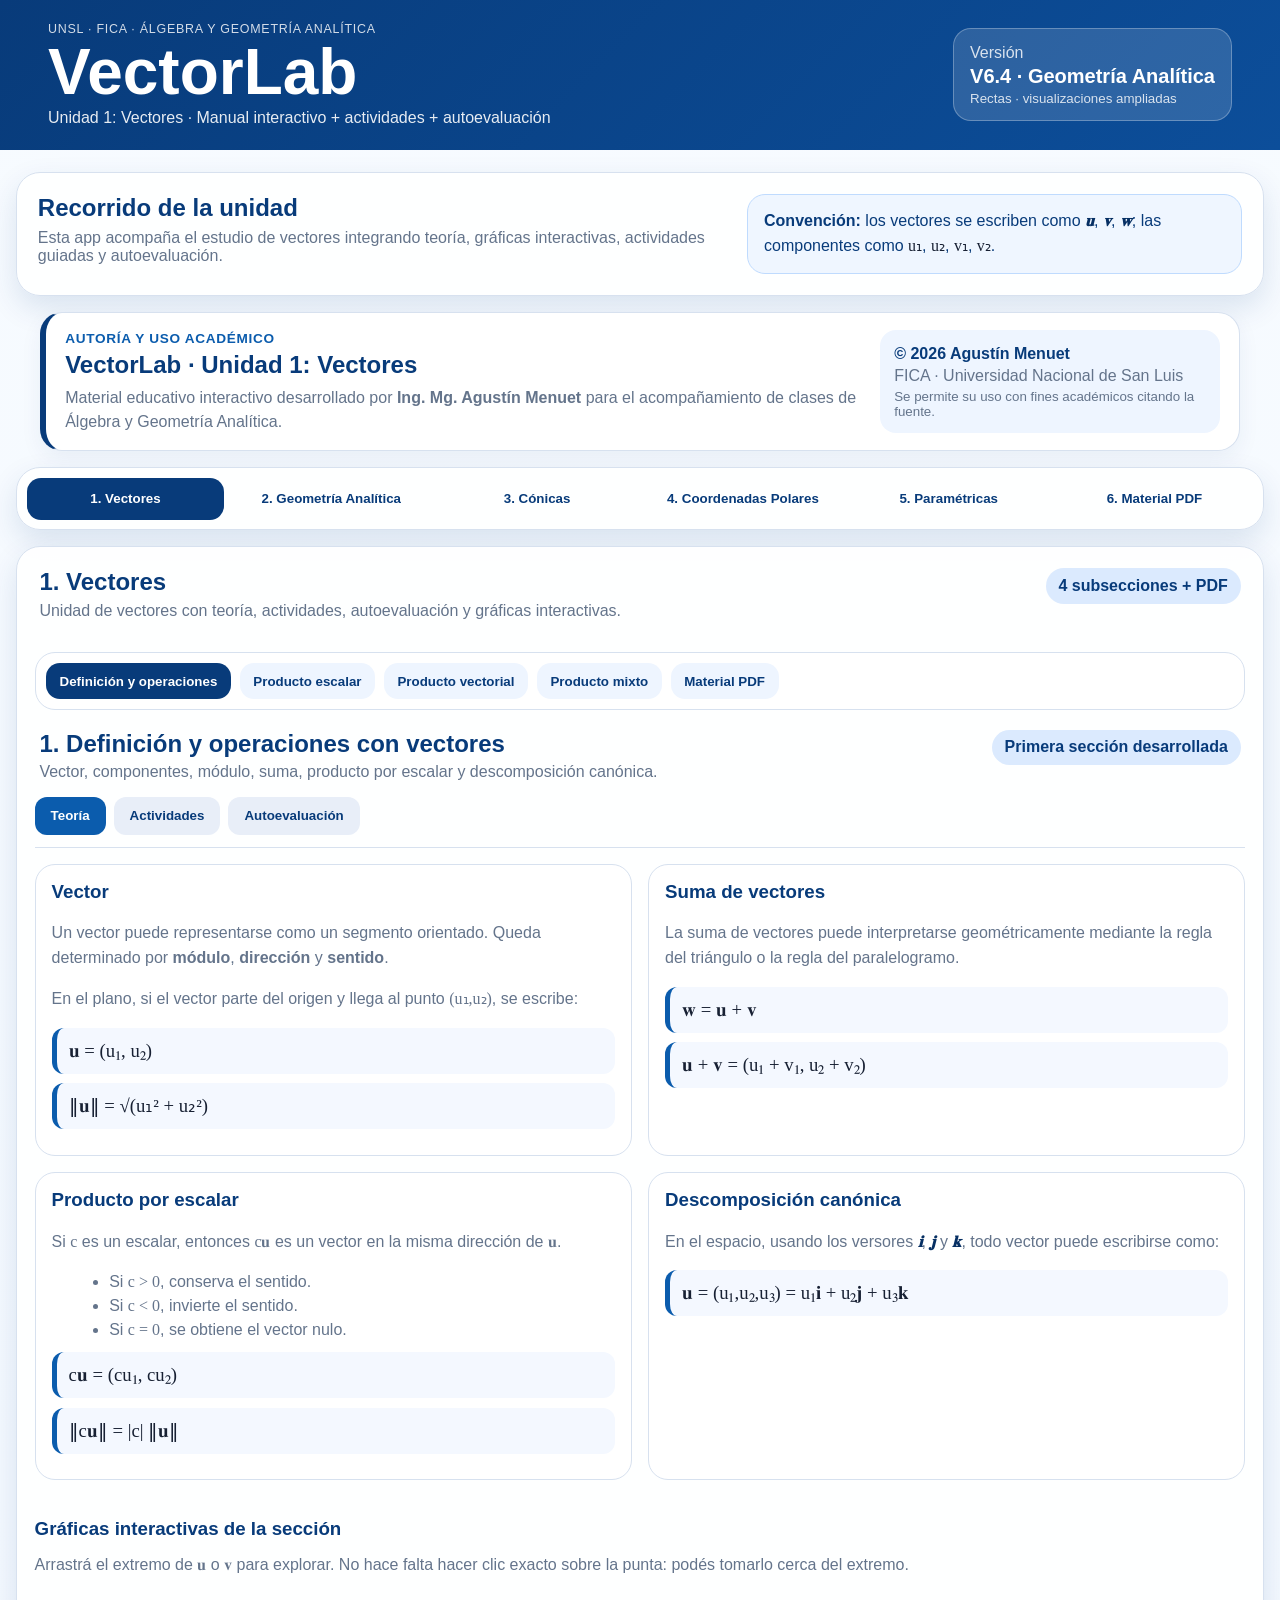
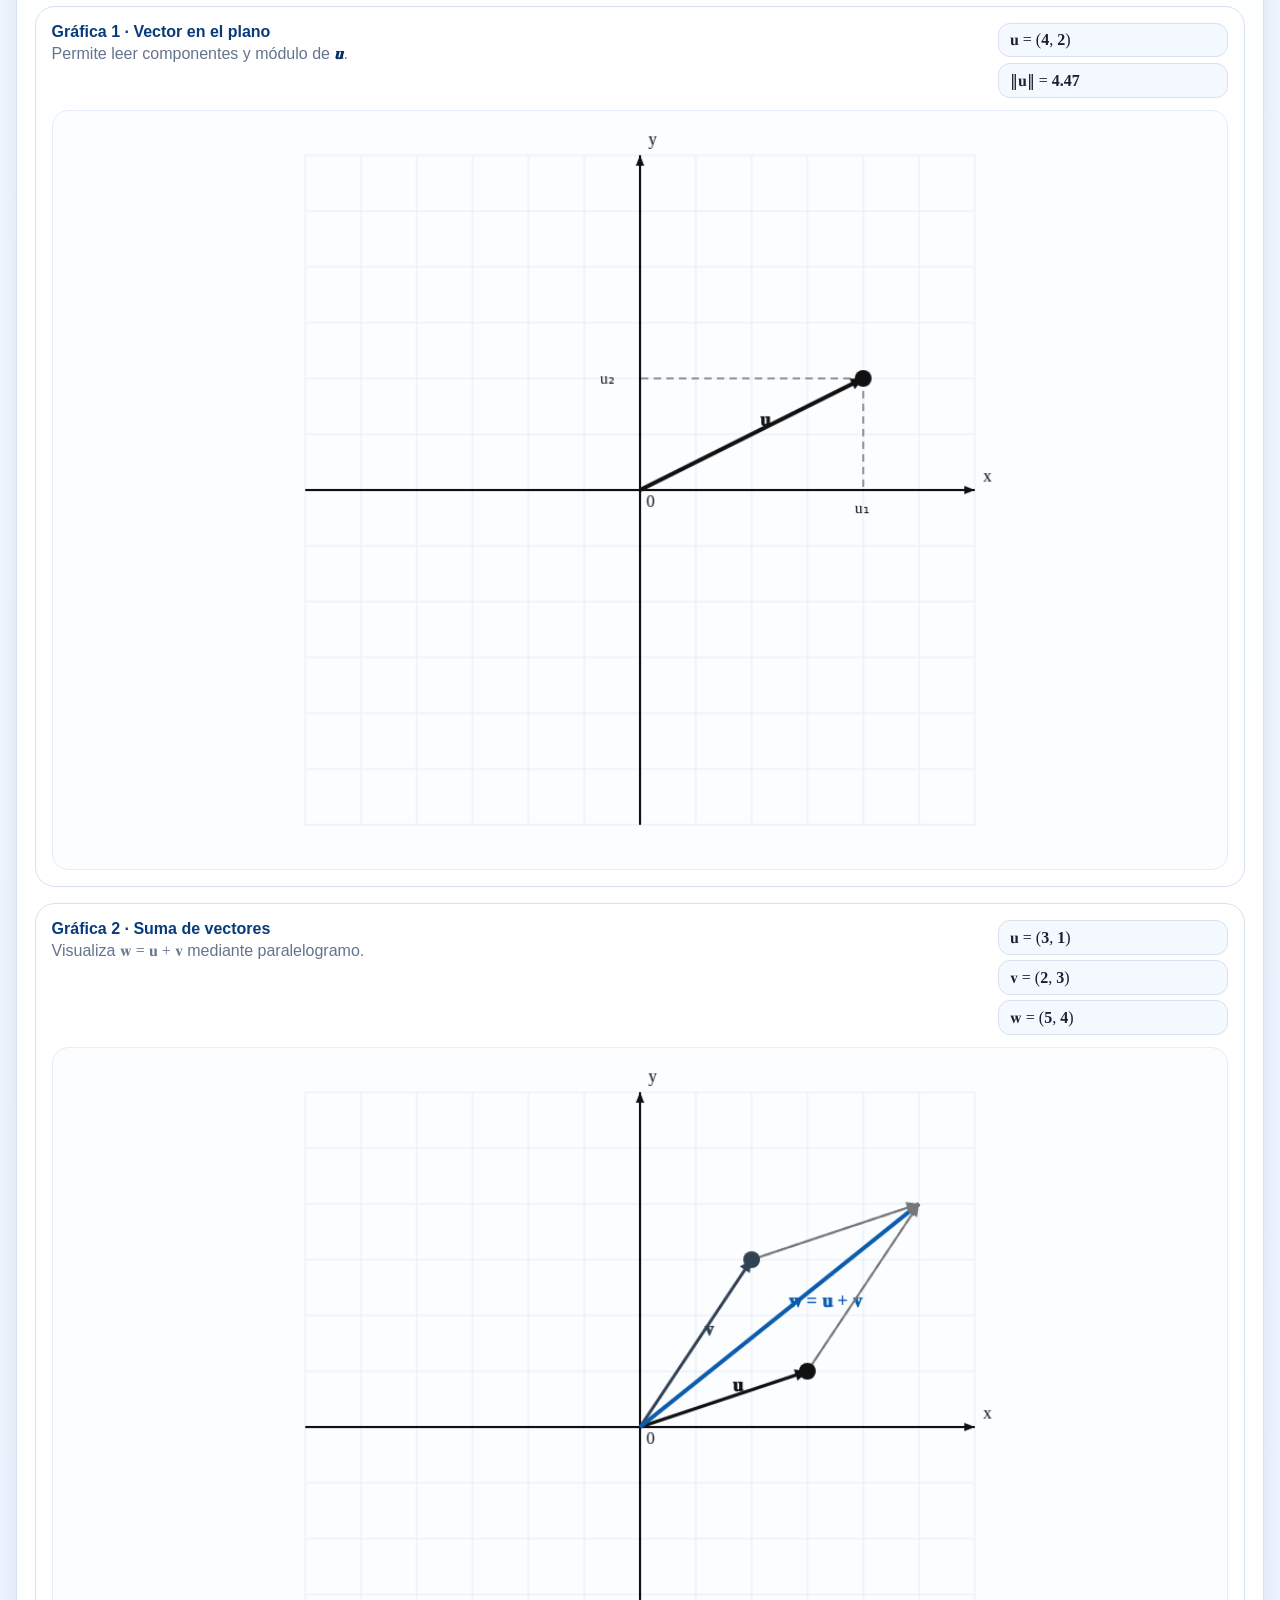
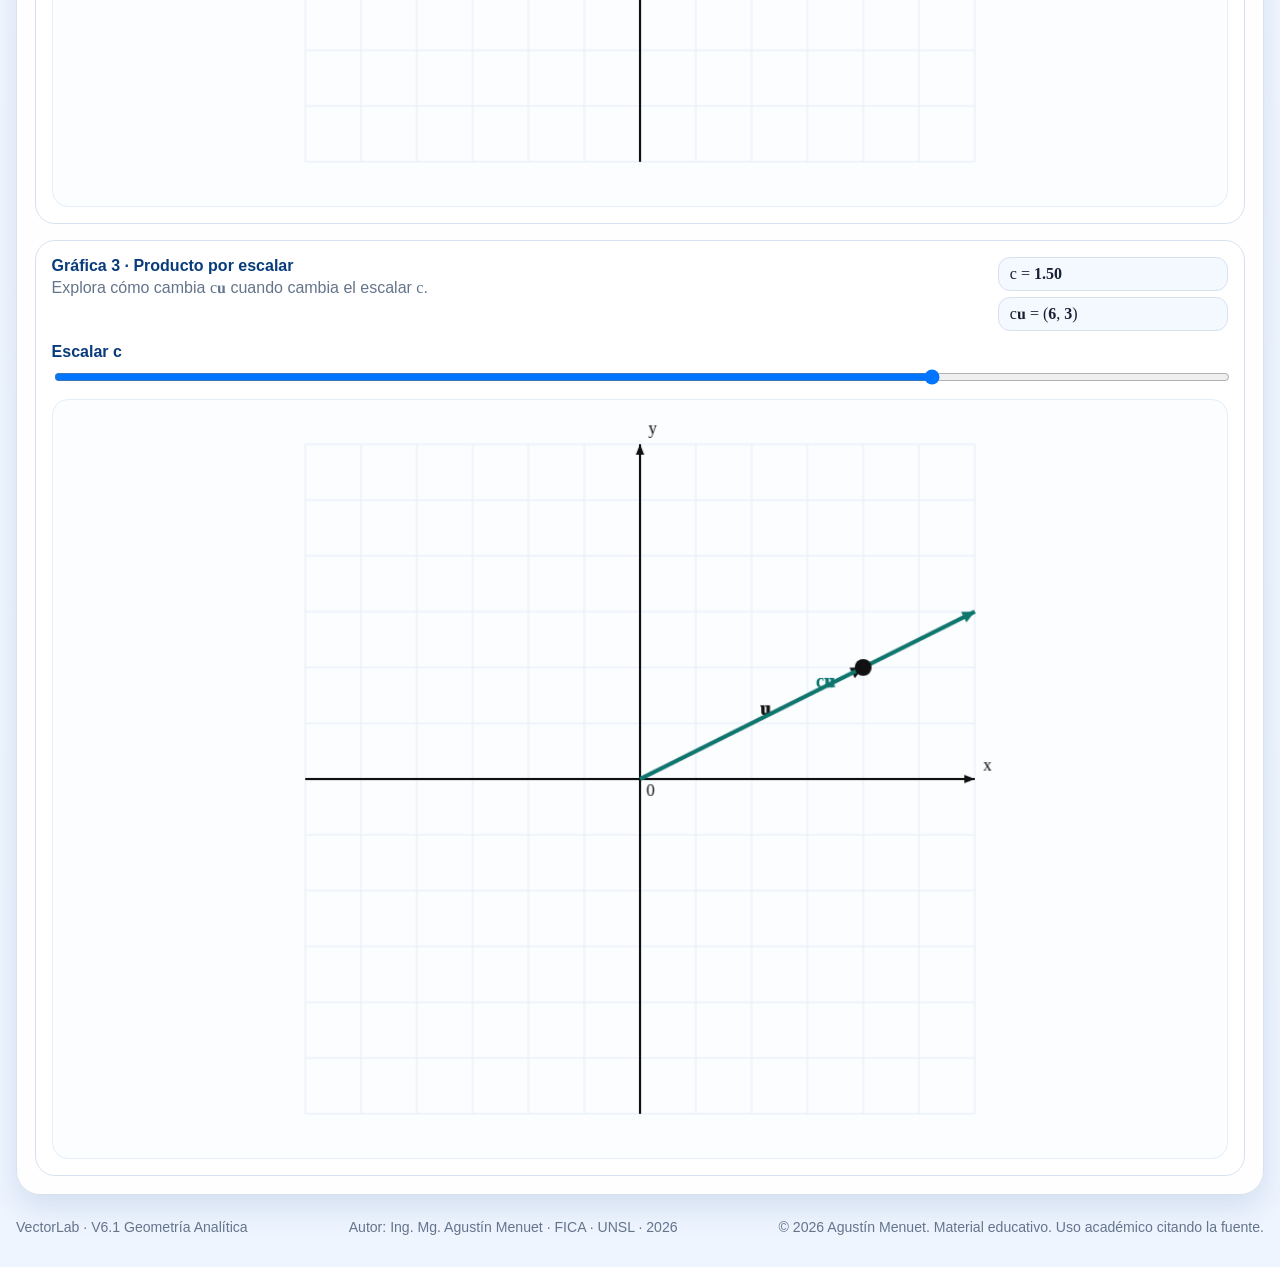
==== commit 921d358c: "Add files via upload" ====
--- a/index.html
+++ b/index.html
@@ -6,7 +6,7 @@
   <title>VectorLab · Unidad 1: Vectores</title>
   <meta name="description" content="Manual interactivo de vectores para Álgebra y Geometría Analítica." />
   <meta name="author" content="Ing. Mg. Agustín Menuet · FICA · Universidad Nacional de San Luis" />
-  <link rel="stylesheet" href="styles.css?v=6.3" />
+  <link rel="stylesheet" href="styles.css?v=6.4" />
 </head>
 <body>
   <header class="hero">
@@ -17,8 +17,8 @@
     </div>
     <div class="status-card">
       <span>Versión</span>
-      <strong>V6.3 · Geometría Analítica</strong>
-      <small>Etapa 2 · Rectas en el plano</small>
+      <strong>V6.4 · Geometría Analítica</strong>
+      <small>Rectas · visualizaciones ampliadas</small>
     </div>
   </header>
 
@@ -1335,54 +1335,12 @@
           <div class="theory-grid"><div class="theory-card"><h3>1. Concepto de recta en el plano</h3><p>Una recta puede interpretarse como el conjunto de puntos del plano que satisfacen una misma condición lineal. Desde el punto de vista analítico, una recta se representa mediante ecuaciones equivalentes que resaltan distintos aspectos geométricos.</p></div><div class="theory-card"><h3>2. Pendiente de una recta</h3><p>La pendiente mide la inclinación de una recta respecto del eje x. Si una recta pasa por P₁(x₁,y₁) y P₂(x₂,y₂), con x₂ distinto de x₁, entonces:</p><div class="formula">m = (y₂ − y₁)/(x₂ − x₁)</div></div><div class="theory-card"><h3>3. Interpretación de la pendiente</h3><p>La pendiente representa la razón entre la variación vertical y la variación horizontal. Si m es positiva, la recta crece; si m es negativa, la recta decrece; si m=0, la recta es horizontal.</p><div class="formula">m = Δy/Δx</div></div><div class="theory-card"><h3>4. Forma punto-pendiente</h3><p>Si se conoce un punto P₀(x₀,y₀) de la recta y su pendiente m, la ecuación puede escribirse como:</p><div class="formula">y − y₀ = m(x − x₀)</div></div><div class="theory-card"><h3>5. Forma pendiente-ordenada</h3><p>Si se conoce la pendiente m y la ordenada al origen b, se utiliza la forma explícita:</p><div class="formula">y = mx + b</div></div><div class="theory-card"><h3>6. Recta que pasa por dos puntos</h3><p>Cuando se conocen dos puntos P₁ y P₂, primero se calcula la pendiente y luego se escribe la ecuación usando forma punto-pendiente.</p><div class="formula">m = (y₂ − y₁)/(x₂ − x₁)</div></div><div class="theory-card"><h3>7. Forma general</h3><p>Toda recta del plano puede expresarse en la forma general. Esta forma es útil para trabajar distancias, paralelismo y perpendicularidad.</p><div class="formula">Ax + By + C = 0</div></div><div class="theory-card"><h3>8. Vector normal</h3><p>En la forma general Ax+By+C=0, el vector n=(A,B) es perpendicular a la recta. Este vector indica una dirección normal a todos los vectores directores de la recta.</p><div class="formula">n = (A,B)</div></div><div class="theory-card"><h3>9. Vector director</h3><p>Un vector director es un vector paralelo a la recta. Si la recta tiene normal n=(A,B), un posible vector director es:</p><div class="formula">v = (−B,A)</div></div><div class="theory-card"><h3>10. Forma segmentaria</h3><p>Si una recta corta al eje x en a y al eje y en b, con a y b no nulos, puede escribirse como:</p><div class="formula">x/a + y/b = 1</div></div><div class="theory-card"><h3>11. Forma normal</h3><p>Si d es la distancia del origen a la recta y α es el ángulo que forma la normal con el eje x, la forma normal es:</p><div class="formula">x cos(α) + y sin(α) − d = 0</div></div><div class="theory-card"><h3>12. Errores frecuentes</h3><p>Al trabajar rectas es común confundir pendiente con ordenada al origen, olvidar que las rectas verticales no tienen pendiente definida o no reconocer que distintas formas pueden representar la misma recta.</p></div></div>
         </section>
 
+        
         <section id="ga2-visual" class="panel">
-          <div class="section-note">
-            <h3>Visualización conceptual</h3>
-            <p>La pendiente se interpreta como la razón entre la variación vertical y la variación horizontal.</p>
-          </div>
-
-          <div class="graph-card">
-            <div class="graph-header">
-              <div>
-                <h4>Recta por dos puntos</h4>
-                <p>La recta queda determinada por P₁ y P₂. La pendiente es m = Δy/Δx.</p>
-              </div>
-              <div class="live-values">
-                <span>Δx = x₂ − x₁</span>
-                <span>Δy = y₂ − y₁</span>
-                <span>m = Δy/Δx</span>
-              </div>
-            </div>
-
-            <svg class="ga-svg" viewBox="0 0 720 380" role="img" aria-label="Pendiente de una recta">
-              <defs>
-                <marker id="gaArrowV63" markerWidth="9" markerHeight="9" refX="6" refY="3" orient="auto">
-                  <path d="M0,0 L0,6 L7,3 z" fill="#0b5cad"></path>
-                </marker>
-              </defs>
-              <rect width="720" height="380" fill="#fbfdff"/>
-              <g stroke="#e5eef9" stroke-width="1">
-                <path d="M60 320H660M60 280H660M60 240H660M60 200H660M60 160H660M60 120H660M60 80H660M60 40H660"/>
-                <path d="M100 40V340M140 40V340M180 40V340M220 40V340M260 40V340M300 40V340M340 40V340M380 40V340M420 40V340M460 40V340M500 40V340M540 40V340M580 40V340M620 40V340"/>
-              </g>
-              <line x1="60" y1="320" x2="670" y2="320" stroke="#111" stroke-width="2" marker-end="url(#gaArrowV63)"/>
-              <line x1="100" y1="340" x2="100" y2="35" stroke="#111" stroke-width="2" marker-end="url(#gaArrowV63)"/>
-
-              <line x1="135" y1="295" x2="620" y2="70" stroke="#0b5cad" stroke-width="5"/>
-              <circle cx="220" cy="255" r="7" fill="#0b5cad"/>
-              <circle cx="500" cy="125" r="7" fill="#0b5cad"/>
-              <line x1="220" y1="255" x2="500" y2="255" stroke="#b45309" stroke-width="4" stroke-dasharray="8 6"/>
-              <line x1="500" y1="255" x2="500" y2="125" stroke="#b45309" stroke-width="4" stroke-dasharray="8 6"/>
-              <text x="195" y="280" class="svg-small">P₁</text>
-              <text x="510" y="120" class="svg-small">P₂</text>
-              <text x="350" y="245" class="svg-small">Δx</text>
-              <text x="512" y="195" class="svg-small">Δy</text>
-              <text x="335" y="170" class="svg-label" fill="#0b5cad">m = Δy/Δx</text>
-            </svg>
-          </div>
+          <iframe class="rectas-visual-frame" src="rectas_visual_embed.html" title="Visualizaciones interactivas de rectas en el plano"></iframe>
         </section>
 
-        <section id="ga2-activities" class="panel">
+<section id="ga2-activities" class="panel">
           <div class="section-note">
             <h3>Actividades guiadas</h3>
             <p>Resolver en carpeta y usar la verificación para controlar el resultado final.</p>
@@ -1510,6 +1468,6 @@
 
   <footer><span>VectorLab · V6.1 Geometría Analítica</span><span>Autor: Ing. Mg. Agustín Menuet · FICA · UNSL · 2026</span><span>© 2026 Agustín Menuet. Material educativo. Uso académico citando la fuente.</span></footer>
 
-  <script src="app.js?v=6.3"></script>
+  <script src="app.js?v=6.4"></script>
 </body>
 </html>
--- a/styles.css
+++ b/styles.css
@@ -750,3 +750,19 @@
 .ga-svg .svg-label { font-family: "Cambria Math", Georgia, serif; font-weight: 800; font-size: 24px; }
 .ga-svg .svg-small { font-family: "Cambria Math", Georgia, serif; font-size: 18px; }
 .theory-card ul { margin: .4rem 0 0 1.1rem; color: var(--muted); line-height: 1.5; }
+
+
+/* V6.4: visualizaciones ampliadas de rectas */
+.rectas-visual-frame {
+  width: 100%;
+  min-height: 2250px;
+  border: 1px solid var(--line);
+  border-radius: 20px;
+  background: #fbfdff;
+}
+
+@media (max-width: 900px) {
+  .rectas-visual-frame {
+    min-height: 4050px;
+  }
+}
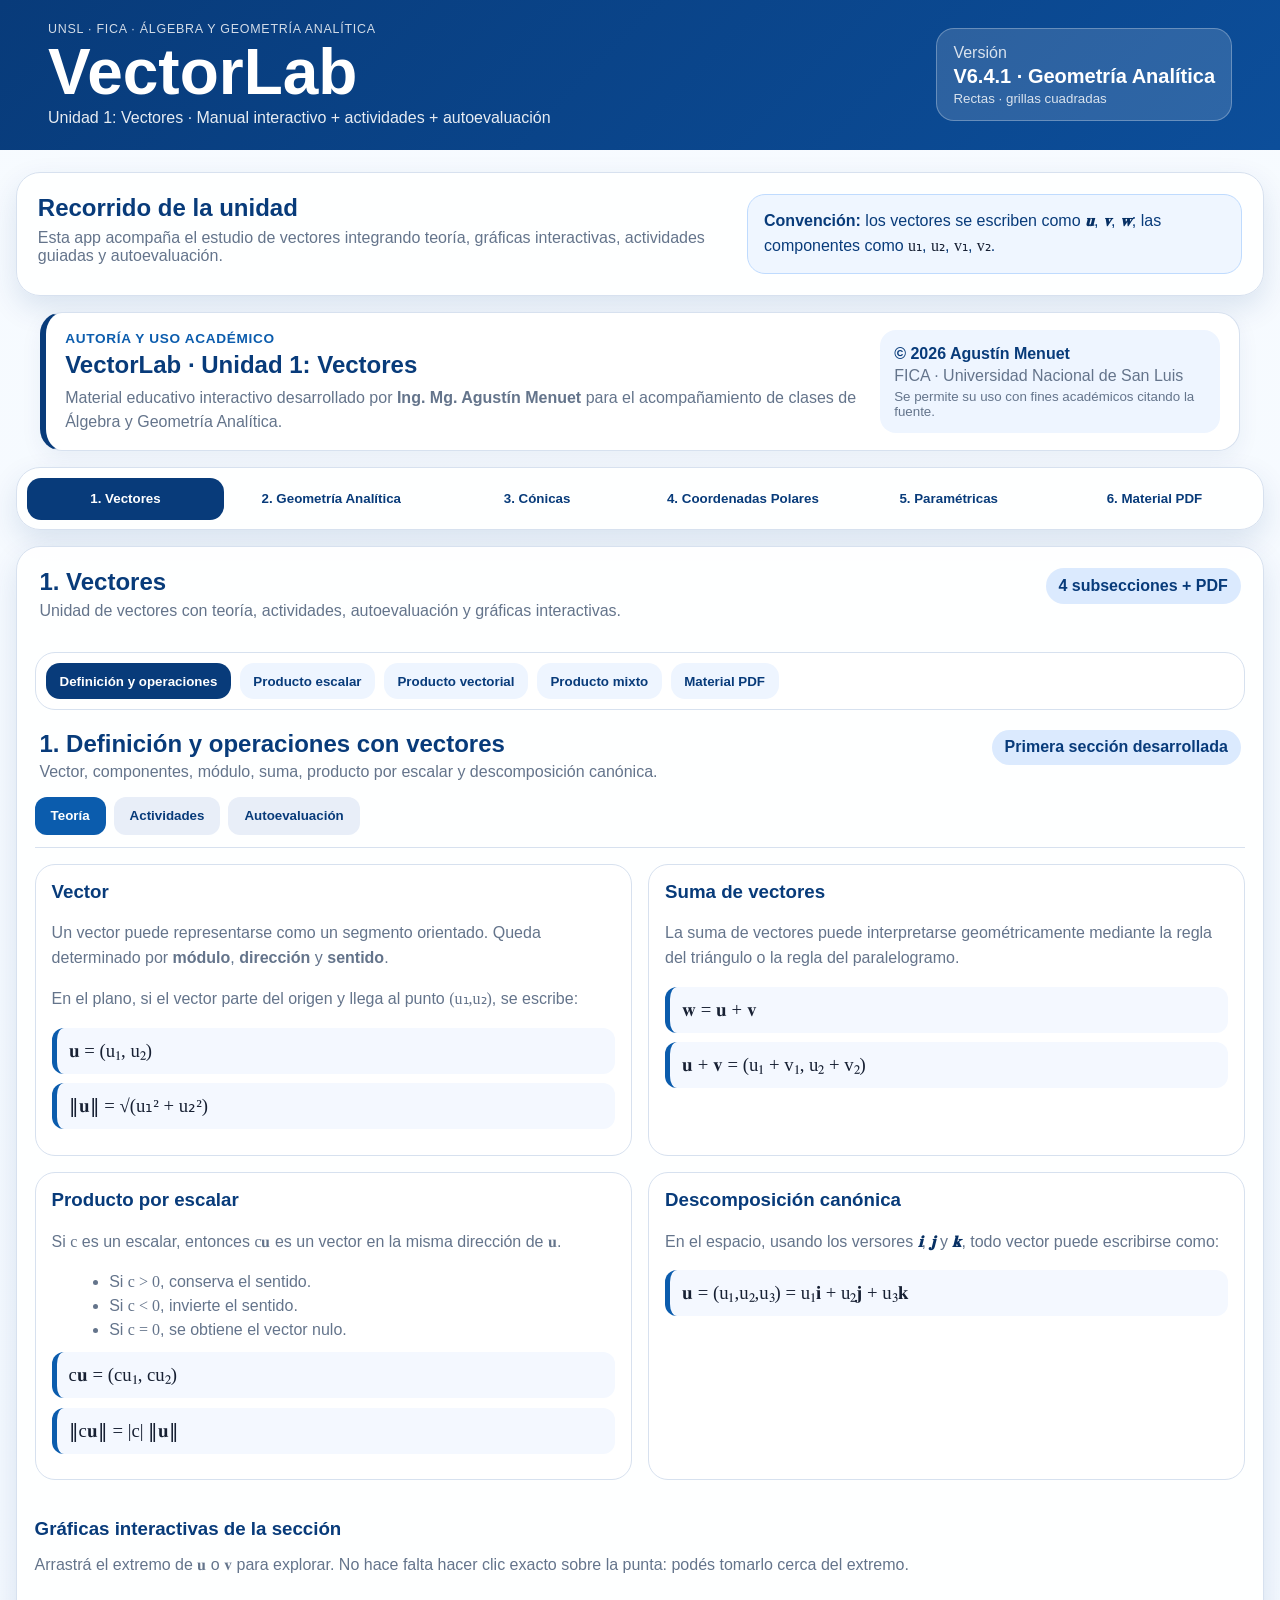
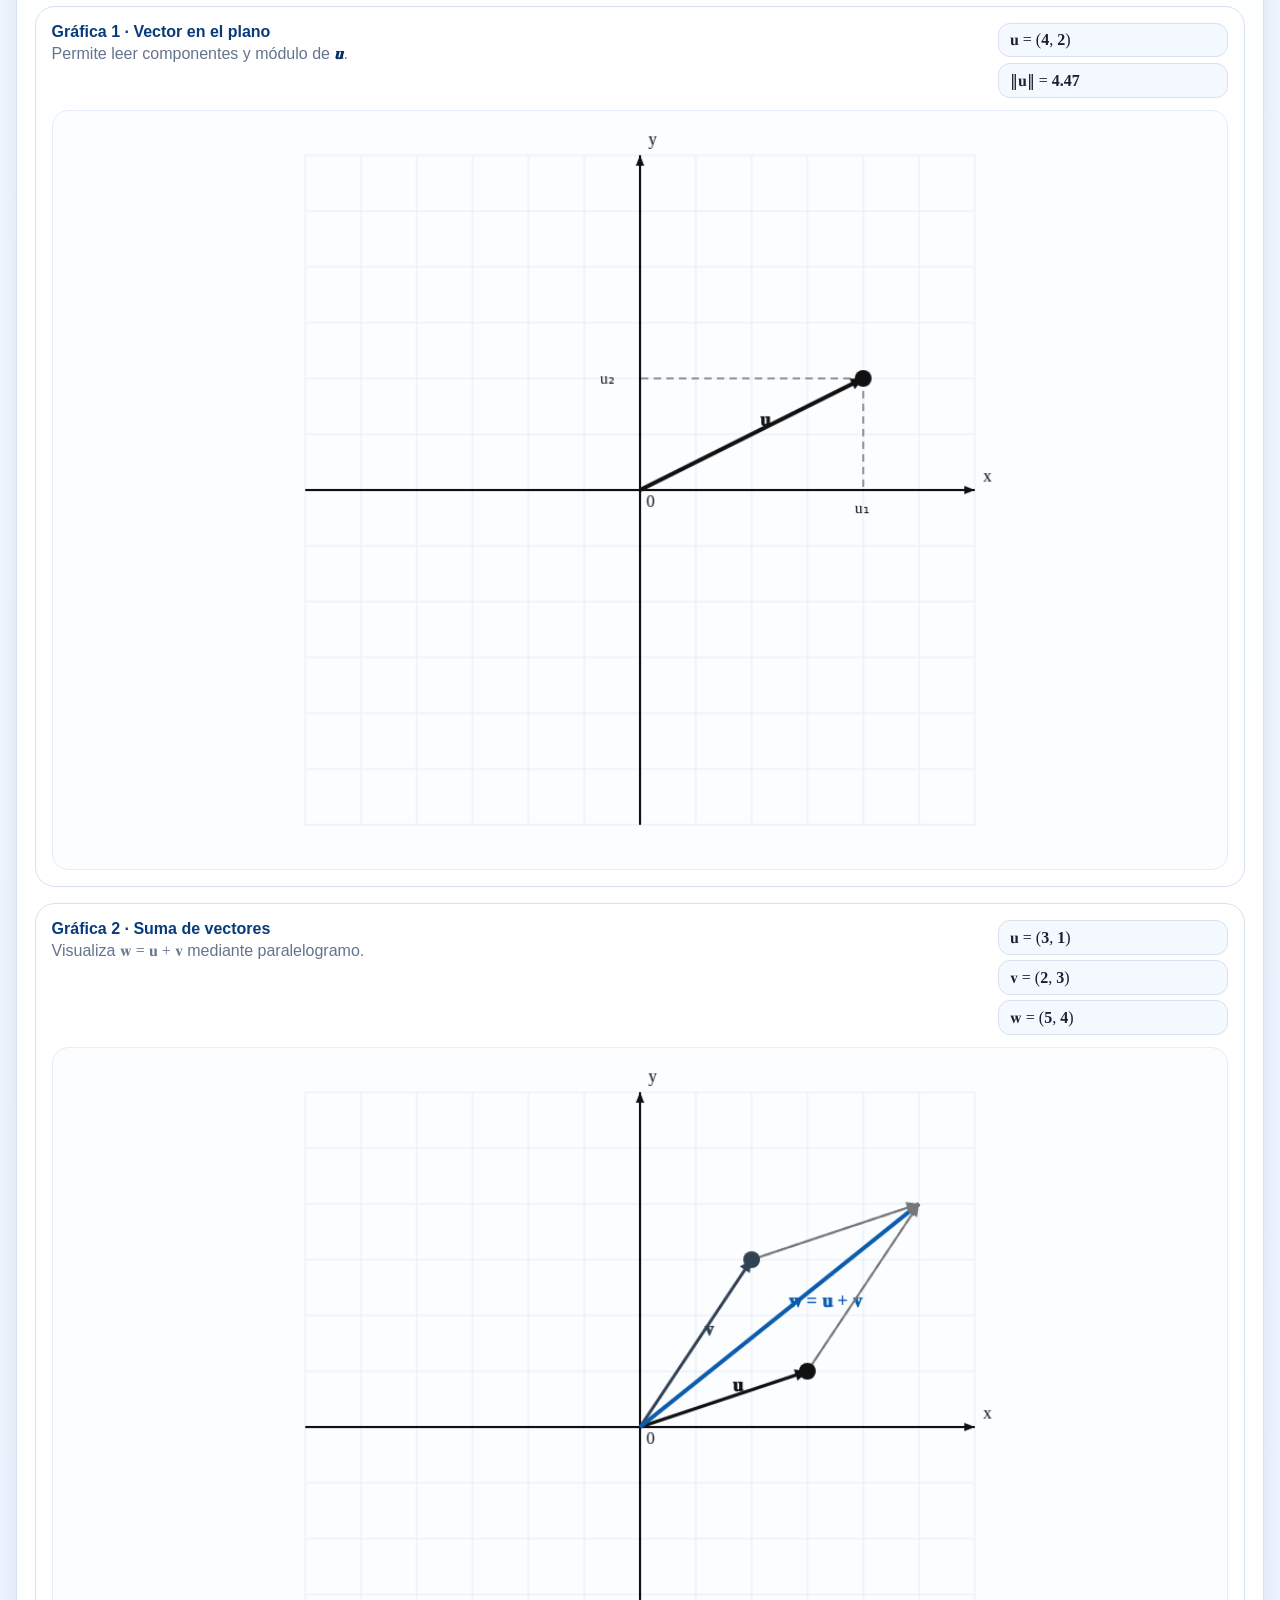
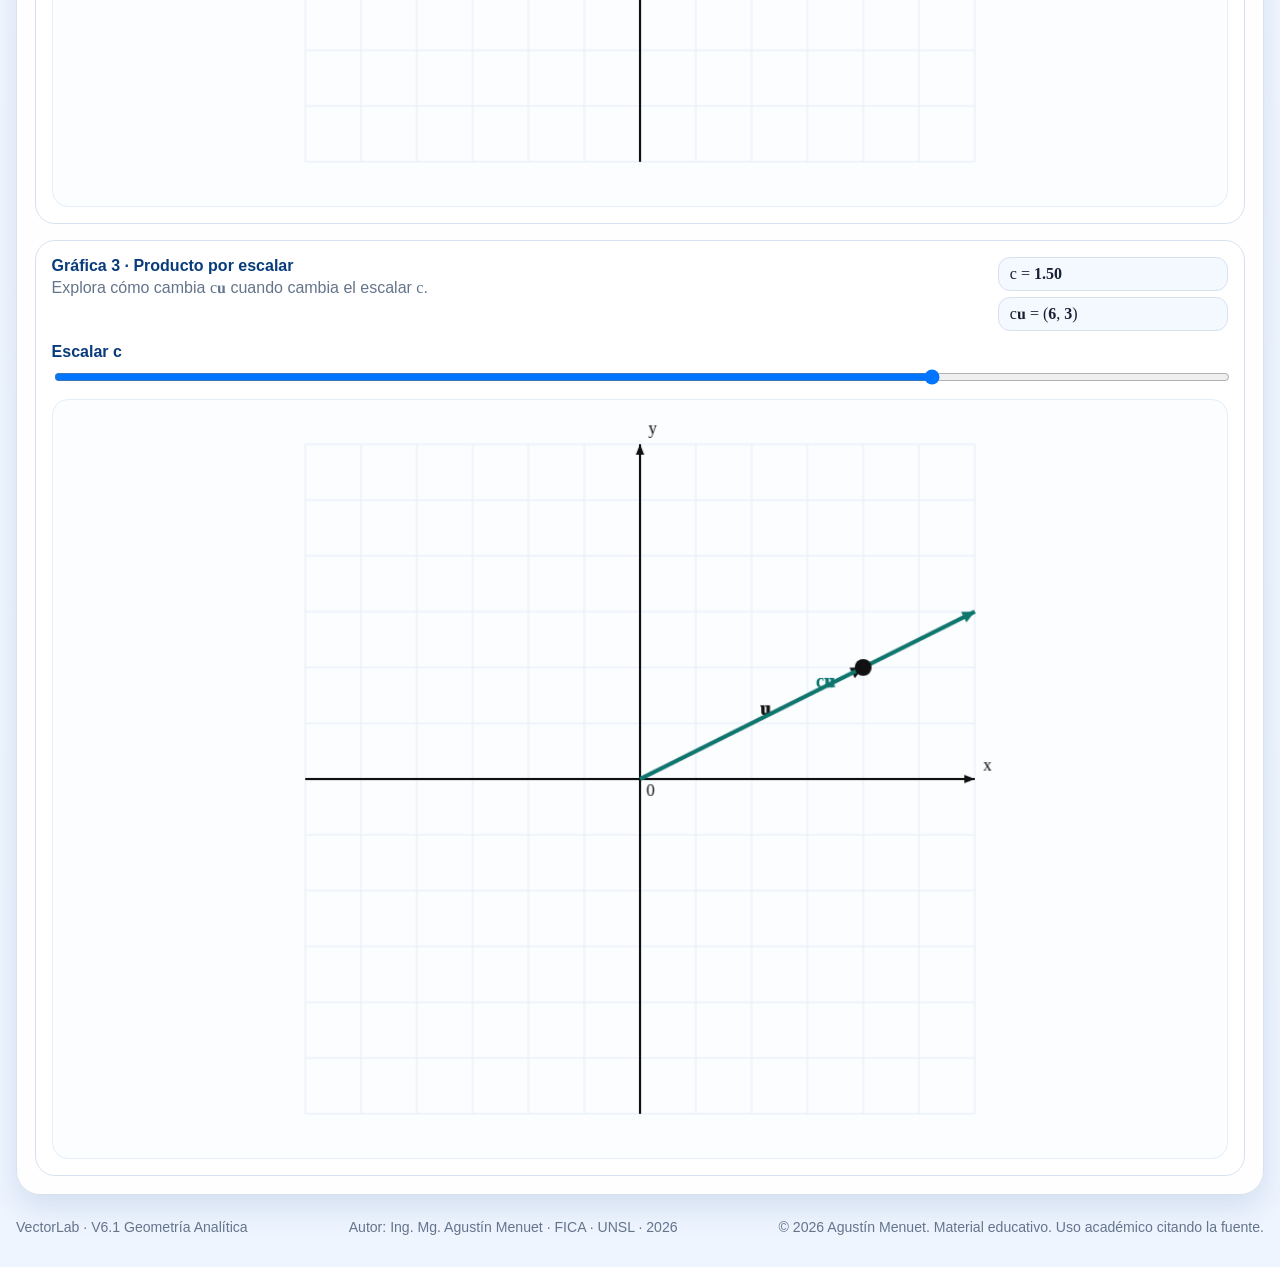
==== commit 04940c2b: "Add files via upload" ====
--- a/index.html
+++ b/index.html
@@ -6,7 +6,7 @@
   <title>VectorLab · Unidad 1: Vectores</title>
   <meta name="description" content="Manual interactivo de vectores para Álgebra y Geometría Analítica." />
   <meta name="author" content="Ing. Mg. Agustín Menuet · FICA · Universidad Nacional de San Luis" />
-  <link rel="stylesheet" href="styles.css?v=6.4" />
+  <link rel="stylesheet" href="styles.css?v=6.4.1" />
 </head>
 <body>
   <header class="hero">
@@ -17,8 +17,8 @@
     </div>
     <div class="status-card">
       <span>Versión</span>
-      <strong>V6.4 · Geometría Analítica</strong>
-      <small>Rectas · visualizaciones ampliadas</small>
+      <strong>V6.4.1 · Geometría Analítica</strong>
+      <small>Rectas · grillas cuadradas</small>
     </div>
   </header>
 
@@ -1468,6 +1468,6 @@
 
   <footer><span>VectorLab · V6.1 Geometría Analítica</span><span>Autor: Ing. Mg. Agustín Menuet · FICA · UNSL · 2026</span><span>© 2026 Agustín Menuet. Material educativo. Uso académico citando la fuente.</span></footer>
 
-  <script src="app.js?v=6.4"></script>
+  <script src="app.js?v=6.4.1"></script>
 </body>
 </html>
--- a/styles.css
+++ b/styles.css
@@ -766,3 +766,21 @@
     min-height: 4050px;
   }
 }
+
+
+/* V6.4.1: grillas cuadradas y visualización de rectas consolidada */
+.rectas-visual-frame {
+  min-height: 1380px;
+}
+
+@media (max-width: 1350px) {
+  .rectas-visual-frame {
+    min-height: 2050px;
+  }
+}
+
+@media (max-width: 900px) {
+  .rectas-visual-frame {
+    min-height: 4050px;
+  }
+}
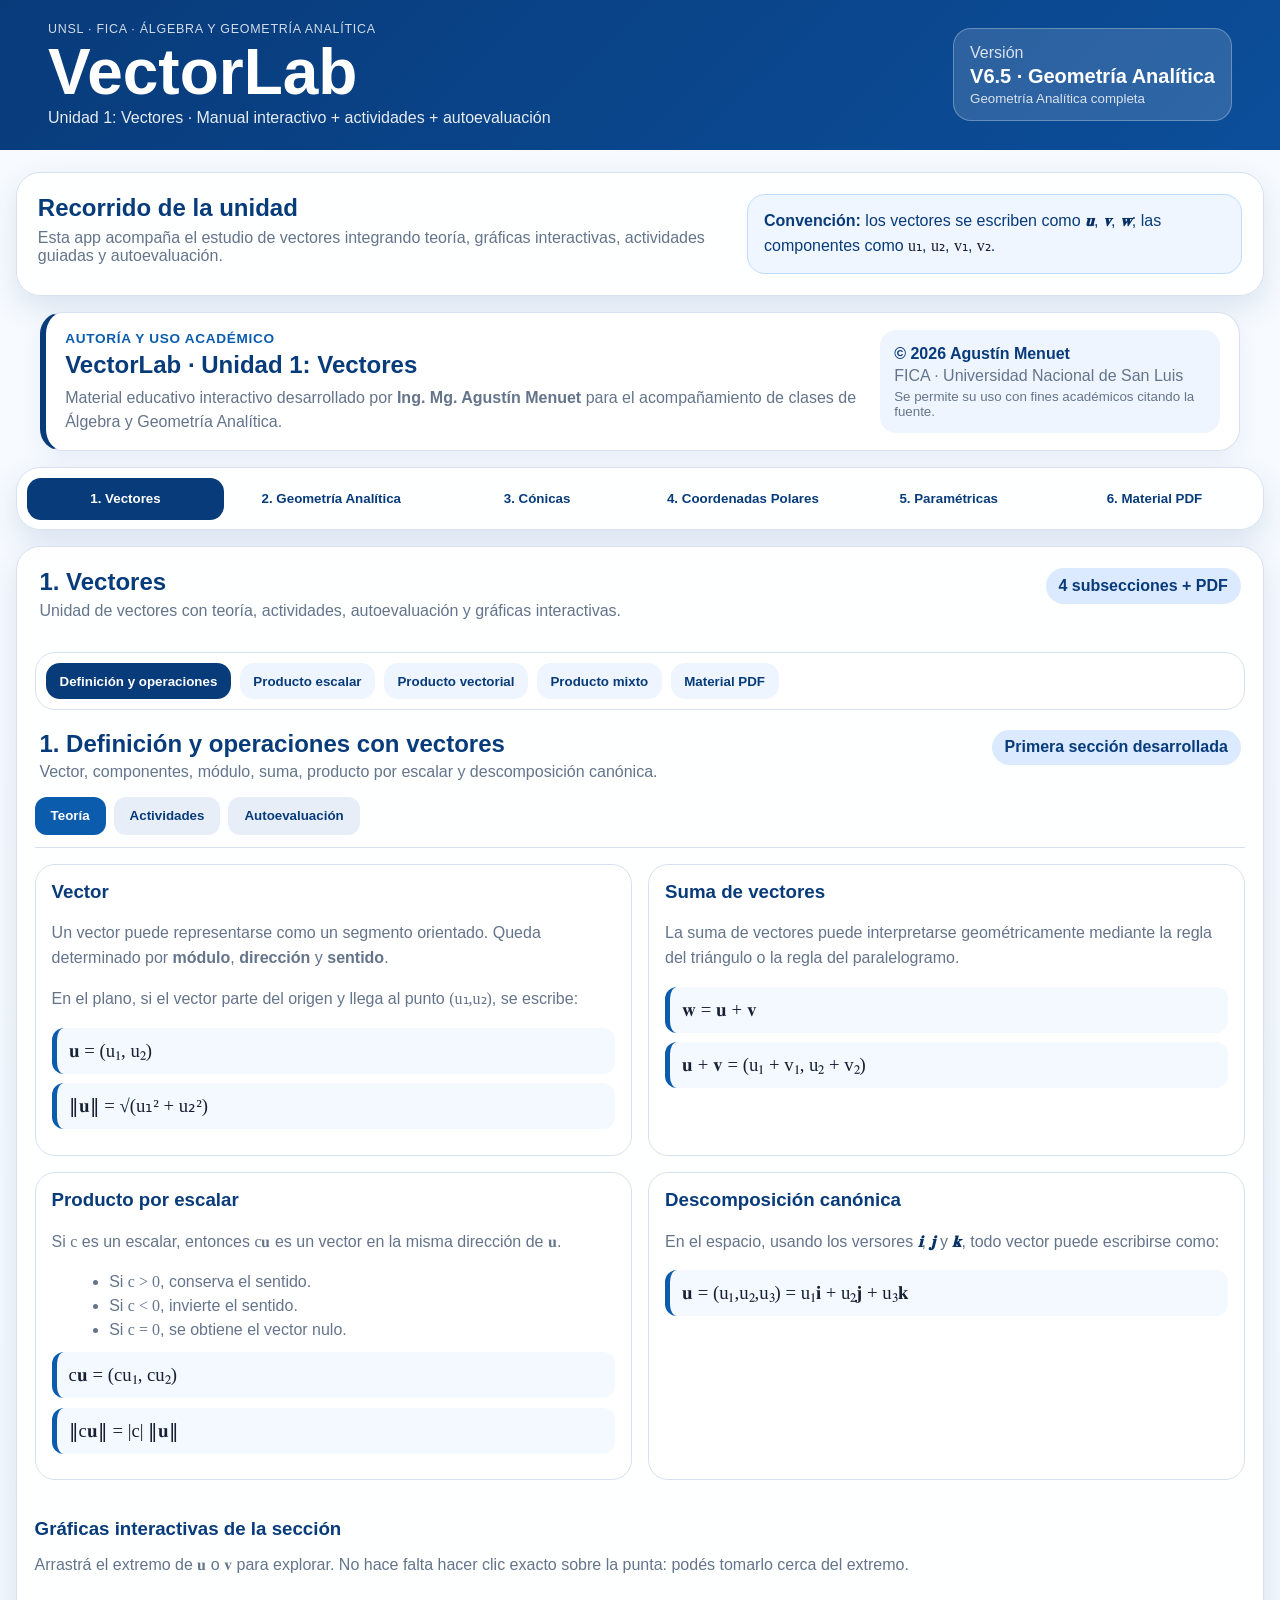
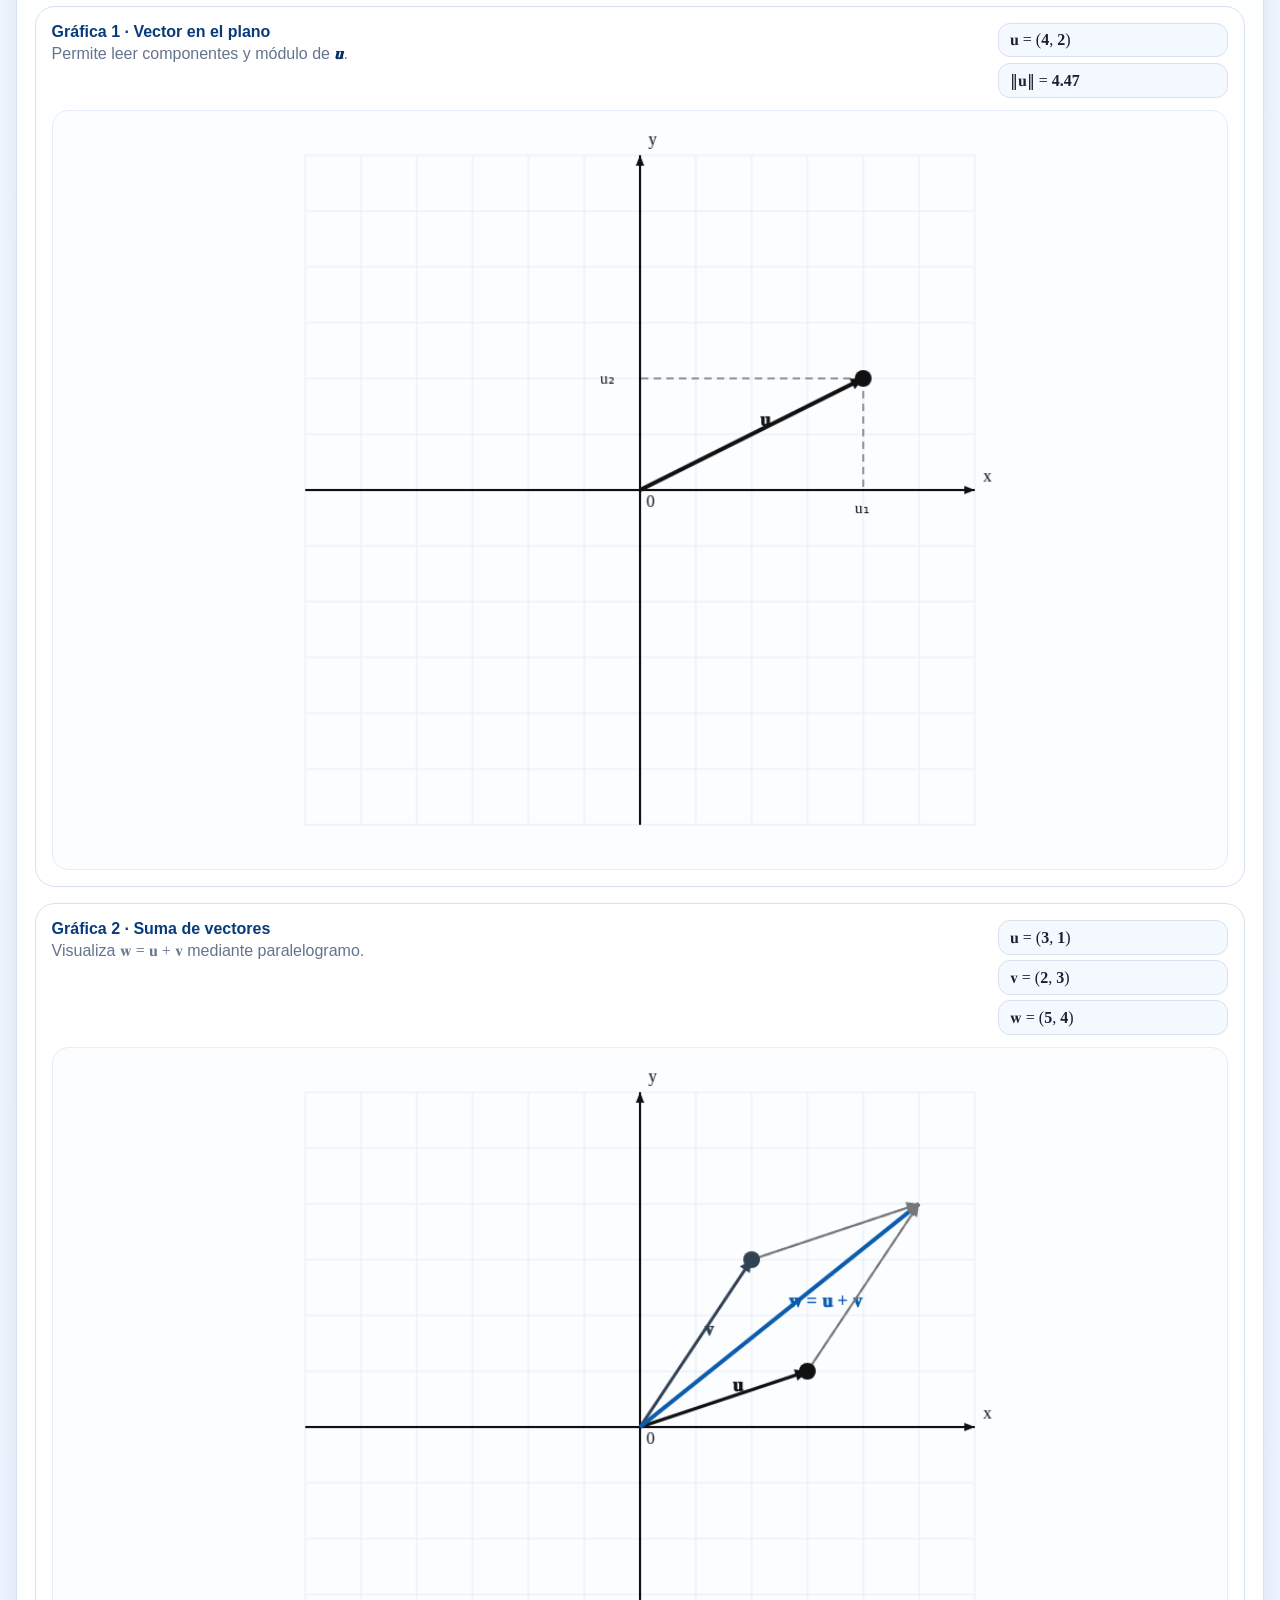
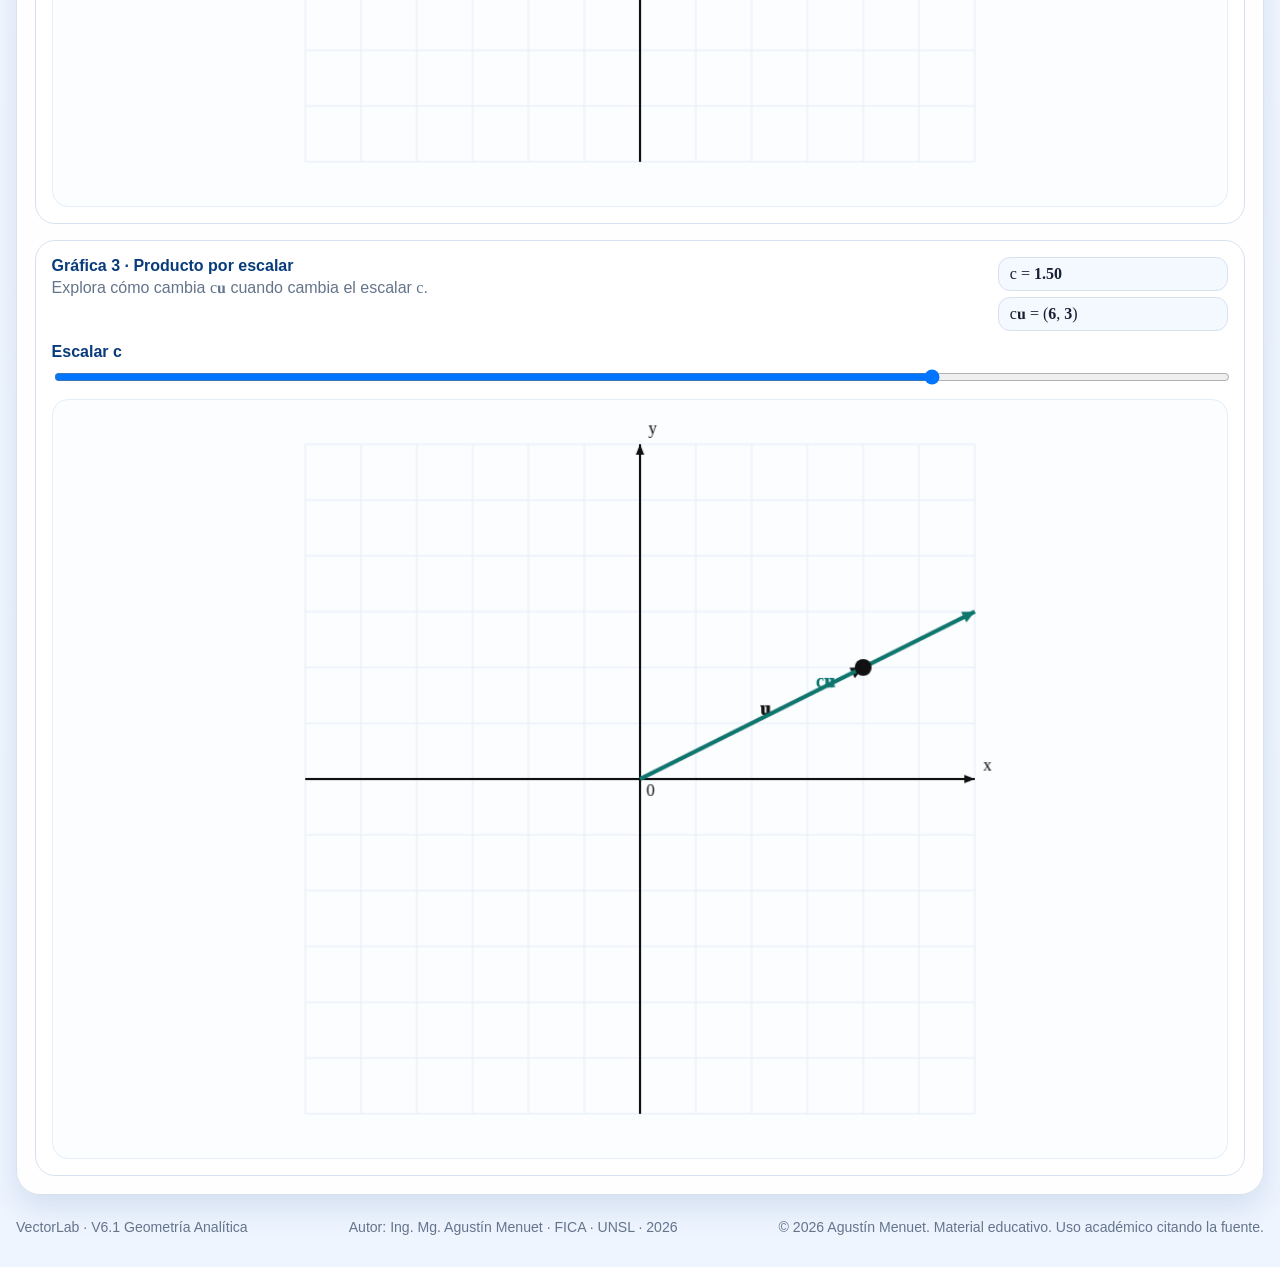
==== commit fb03d1b2: "Add files via upload" ====
--- a/index.html
+++ b/index.html
@@ -6,7 +6,7 @@
   <title>VectorLab · Unidad 1: Vectores</title>
   <meta name="description" content="Manual interactivo de vectores para Álgebra y Geometría Analítica." />
   <meta name="author" content="Ing. Mg. Agustín Menuet · FICA · Universidad Nacional de San Luis" />
-  <link rel="stylesheet" href="styles.css?v=6.4.1" />
+  <link rel="stylesheet" href="styles.css?v=6.5" />
 </head>
 <body>
   <header class="hero">
@@ -17,8 +17,8 @@
     </div>
     <div class="status-card">
       <span>Versión</span>
-      <strong>V6.4.1 · Geometría Analítica</strong>
-      <small>Rectas · grillas cuadradas</small>
+      <strong>V6.5 · Geometría Analítica</strong>
+      <small>Geometría Analítica completa</small>
     </div>
   </header>
 
@@ -1385,38 +1385,165 @@
         </section>
       </article>
 
+      
       <article id="ga-sub3" class="module-panel">
-        <div class="section-header compact"><div><h3>Distancias, ángulos, paralelismo y perpendicularidad</h3><p>Herramientas para estudiar posición relativa.</p></div><span class="badge">Distancias y ángulos</span></div>
-        <nav class="inner-tabs ga-inner-tabs"><button class="inner-tab active" data-panel="ga3-theory">Teoría</button><button class="inner-tab" data-panel="ga3-activities">Actividades</button><button class="inner-tab" data-panel="ga3-quiz">Autoevaluación</button><button class="inner-tab" data-panel="ga3-pdf">PDF</button></nav>
-        <section id="ga3-theory" class="panel active"><div class="theory-grid">
-          <div class="theory-card"><h3>Distancia punto-recta</h3><p>Para r: Ax+By+C=0 y P₀(x₀,y₀):</p><div class="formula">d=|Ax₀+By₀+C|/√(A²+B²)</div></div>
-          <div class="theory-card"><h3>Distancia dirigida</h3><p>Sin valor absoluto, el signo indica el lado de la recta.</p><div class="formula">d_s=(Ax₀+By₀+C)/√(A²+B²)</div></div>
-          <div class="theory-card"><h3>Paralelismo</h3><p>Dos rectas no verticales son paralelas si:</p><div class="formula">m₁=m₂</div></div>
-          <div class="theory-card"><h3>Perpendicularidad</h3><p>Dos rectas no verticales son perpendiculares si:</p><div class="formula">m₁m₂=-1</div></div>
-        </div></section>
-        <section id="ga3-activities" class="panel"><div class="activity-list">
-          <div class="activity-card" data-answer="0.3|3/10"><h4>Actividad 1 · Distancia punto-recta</h4><p>Calculá la distancia de P(1,2) a r: 8x-6y+1=0.</p><input type="text" placeholder="Número o fracción"><div class="buttons"><button class="check-btn">Verificar</button><button class="hint-btn">Pista</button><button class="solution-btn">Ver resolución</button></div><p class="feedback"></p><div class="solution">d=|8(1)-6(2)+1|/√(8²+(-6)²)=3/10=0.3.</div></div>
-          <div class="activity-card" data-answer="perpendiculares|perpendicular"><h4>Actividad 2 · Pendientes</h4><p>Si m₁=2 y m₂=-1/2, ¿las rectas son paralelas o perpendiculares?</p><input type="text" placeholder="paralelas / perpendiculares"><div class="buttons"><button class="check-btn">Verificar</button><button class="hint-btn">Pista</button><button class="solution-btn">Ver resolución</button></div><p class="feedback"></p><div class="solution">m₁m₂=2(-1/2)=-1, son perpendiculares.</div></div>
-        </div></section>
-        <section id="ga3-quiz" class="panel"><div class="quiz-grid"><div class="quiz-card" data-correct="0"><h4>1. La distancia usual punto-recta lleva:</h4><button>Valor absoluto</button><button>Producto vectorial</button><button>Un parámetro t</button><p class="quiz-feedback"></p></div><div class="quiz-card" data-correct="2"><h4>2. Rectas perpendiculares cumplen:</h4><button>m₁=m₂</button><button>m₁+m₂=1</button><button>m₁m₂=-1</button><p class="quiz-feedback"></p></div></div></section>
-        <section id="ga3-pdf" class="panel"><div class="section-note"><h3>Material PDF</h3><p>Consultar los ejercicios de distancia, paralelismo y perpendicularidad en el PDF.</p><div class="pdf-actions"><a href="geometria_analitica_unidad_2_final.pdf" target="_blank" rel="noopener">Abrir PDF</a><a href="geometria_analitica_unidad_2_final.pdf" download>Descargar PDF</a></div></div></section>
-      </article>
-
+        <div class="section-header compact">
+          <div><h3>Distancias, ángulos, paralelismo y perpendicularidad</h3><p>Herramientas para estudiar posición relativa de rectas y puntos.</p></div>
+          <span class="badge">Teoría ampliada · 8 actividades · 8 preguntas</span>
+        </div>
+        <nav class="inner-tabs ga-inner-tabs">
+          <button class="inner-tab active" data-panel="ga3-theory">Teoría</button>
+          <button class="inner-tab" data-panel="ga3-visual">Visualización</button>
+          <button class="inner-tab" data-panel="ga3-activities">Actividades</button>
+          <button class="inner-tab" data-panel="ga3-quiz">Autoevaluación</button>
+        </nav>
+        <section id="ga3-theory" class="panel active"><div class="theory-grid"><div class="theory-card"><h3>1. Distancia de un punto a una recta</h3><p>La distancia de un punto P₀(x₀,y₀) a una recta r es la menor distancia entre el punto y cualquier punto de la recta. Geométricamente, corresponde al segmento perpendicular trazado desde el punto a la recta.</p></div><div class="theory-card"><h3>2. Fórmula punto-recta</h3><p>Si r: Ax+By+C=0 y P₀(x₀,y₀), entonces la distancia es:</p><div class="formula">d(P₀,r)=|Ax₀+By₀+C|/√(A²+B²)</div></div><div class="theory-card"><h3>3. Distancia dirigida</h3><p>Si no se toma valor absoluto, el signo permite distinguir de qué lado de la recta se encuentra el punto.</p><div class="formula">d_s=(Ax₀+By₀+C)/√(A²+B²)</div></div><div class="theory-card"><h3>4. Rectas paralelas</h3><p>Dos rectas no verticales son paralelas si tienen la misma pendiente. En forma general, sus vectores normales son proporcionales.</p><div class="formula">m₁=m₂</div></div><div class="theory-card"><h3>5. Distancia entre rectas paralelas</h3><p>La distancia entre dos rectas paralelas puede obtenerse tomando un punto de una de ellas y calculando su distancia a la otra.</p><div class="formula">d(r₁,r₂)=d(P,r₂)</div></div><div class="theory-card"><h3>6. Rectas perpendiculares</h3><p>Dos rectas no verticales son perpendiculares si el producto de sus pendientes es −1.</p><div class="formula">m₁m₂=-1</div></div><div class="theory-card"><h3>7. Ángulo entre rectas</h3><p>El ángulo entre dos rectas puede calcularse a partir de sus pendientes. Si m₁ y m₂ son las pendientes:</p><div class="formula">tan θ = |(m₂−m₁)/(1+m₁m₂)|</div></div><div class="theory-card"><h3>8. Casos particulares</h3><p>Si las rectas son paralelas, el ángulo entre ellas es 0°. Si son perpendiculares, el ángulo entre ellas es 90°.</p></div><div class="theory-card"><h3>9. Interpretación geométrica</h3><p>La distancia punto-recta siempre se mide sobre una dirección perpendicular a la recta. No se mide horizontal ni verticalmente, salvo que la recta tenga una posición especial.</p></div><div class="theory-card"><h3>10. Errores frecuentes</h3><p>Es común olvidar el valor absoluto, confundir distancia con distancia dirigida o aplicar la condición m₁m₂=-1 a rectas verticales sin analizar el caso particular.</p></div></div></section>
+        
+        <section id="ga3-visual" class="panel">
+          <div class="section-note">
+            <h3>Visualización conceptual</h3>
+            <p>La distancia de un punto a una recta se representa mediante el segmento perpendicular mínimo.</p>
+          </div>
+          <div class="graph-card">
+            <div class="graph-header">
+              <div><h4>Distancia punto-recta y ángulo entre rectas</h4><p>Se muestran una recta, un punto exterior, la perpendicular mínima y dos rectas que forman un ángulo θ.</p></div>
+              <div class="live-values"><span>d(P,r)</span><span>m₁m₂=-1</span><span>θ entre rectas</span></div>
+            </div>
+            <svg class="ga-svg" viewBox="0 0 720 380" role="img" aria-label="Distancia punto recta y ángulo entre rectas">
+              <defs><marker id="gaArrowV65a" markerWidth="9" markerHeight="9" refX="6" refY="3" orient="auto"><path d="M0,0 L0,6 L7,3 z" fill="#0b5cad"></path></marker></defs>
+              <rect width="720" height="380" fill="#fbfdff"/>
+              <g stroke="#e5eef9" stroke-width="1">
+                <path d="M60 320H660M60 280H660M60 240H660M60 200H660M60 160H660M60 120H660M60 80H660M60 40H660"/>
+                <path d="M100 40V340M140 40V340M180 40V340M220 40V340M260 40V340M300 40V340M340 40V340M380 40V340M420 40V340M460 40V340M500 40V340M540 40V340M580 40V340M620 40V340"/>
+              </g>
+              <line x1="60" y1="320" x2="670" y2="320" stroke="#111" stroke-width="2" marker-end="url(#gaArrowV65a)"/>
+              <line x1="100" y1="340" x2="100" y2="35" stroke="#111" stroke-width="2" marker-end="url(#gaArrowV65a)"/>
+              <line x1="120" y1="290" x2="620" y2="100" stroke="#0b5cad" stroke-width="5"/>
+              <circle cx="420" cy="70" r="7" fill="#dc2626"/>
+              <line x1="420" y1="70" x2="370" y2="195" stroke="#dc2626" stroke-width="4" stroke-dasharray="8 6"/>
+              <text x="430" y="65" class="svg-small">P</text><text x="380" y="125" class="svg-label" fill="#dc2626">d</text>
+              <line x1="160" y1="280" x2="520" y2="130" stroke="#0f766e" stroke-width="3"/>
+              <line x1="160" y1="280" x2="520" y2="330" stroke="#b45309" stroke-width="3"/>
+              <path d="M210 272 A55 55 0 0 1 214 288" fill="none" stroke="#111827" stroke-width="3"/>
+              <text x="220" y="272" class="svg-label">θ</text>
+            </svg>
+          </div>
+        </section>
+
+        <section id="ga3-activities" class="panel"><div class="section-note"><h3>Actividades guiadas</h3><p>Problemas de distancia punto-recta, paralelismo, perpendicularidad y ángulo entre rectas.</p></div><div class="activity-list">
+<div class="activity-card" data-answer="3/5|0.6" data-hint="Usá d=|Ax₀+By₀+C|/√(A²+B²).">
+<h4>Actividad 1 · Distancia punto-recta</h4><p>Calcular la distancia de P(1,2) a la recta 3x+4y−8=0.</p><input type="text" placeholder="Ingresá tu respuesta">
+<div class="buttons"><button class="check-btn">Verificar</button><button class="hint-btn">Pista</button><button class="solution-btn">Ver resolución</button></div>
+<p class="feedback"></p><div class="solution">d=|3(1)+4(2)−8|/√(3²+4²)=3/5.</div></div>
+<div class="activity-card" data-answer="0" data-hint="Si el punto pertenece a la recta, la distancia es cero.">
+<h4>Actividad 2 · Punto sobre recta</h4><p>Calcular la distancia de P(1,1) a la recta x+y−2=0.</p><input type="text" placeholder="Ingresá tu respuesta">
+<div class="buttons"><button class="check-btn">Verificar</button><button class="hint-btn">Pista</button><button class="solution-btn">Ver resolución</button></div>
+<p class="feedback"></p><div class="solution">d=|1+1−2|/√2=0.</div></div>
+<div class="activity-card" data-answer="paralelas|paralela" data-hint="Compará pendientes.">
+<h4>Actividad 3 · Paralelismo</h4><p>Determinar si y=2x+1 e y=2x−5 son paralelas o perpendiculares.</p><input type="text" placeholder="Ingresá tu respuesta">
+<div class="buttons"><button class="check-btn">Verificar</button><button class="hint-btn">Pista</button><button class="solution-btn">Ver resolución</button></div>
+<p class="feedback"></p><div class="solution">Tienen la misma pendiente m=2, por lo tanto son paralelas.</div></div>
+<div class="activity-card" data-answer="perpendiculares|perpendicular" data-hint="Multiplicá las pendientes.">
+<h4>Actividad 4 · Perpendicularidad</h4><p>Determinar si y=2x+1 e y=−0.5x+4 son paralelas o perpendiculares.</p><input type="text" placeholder="Ingresá tu respuesta">
+<div class="buttons"><button class="check-btn">Verificar</button><button class="hint-btn">Pista</button><button class="solution-btn">Ver resolución</button></div>
+<p class="feedback"></p><div class="solution">m₁m₂=2(−0.5)=−1, por lo tanto son perpendiculares.</div></div>
+<div class="activity-card" data-answer="2" data-hint="Son rectas horizontales paralelas.">
+<h4>Actividad 5 · Distancia entre paralelas</h4><p>Calcular la distancia entre y=3 e y=1.</p><input type="text" placeholder="Ingresá tu respuesta">
+<div class="buttons"><button class="check-btn">Verificar</button><button class="hint-btn">Pista</button><button class="solution-btn">Ver resolución</button></div>
+<p class="feedback"></p><div class="solution">La distancia vertical entre ambas rectas es |3−1|=2.</div></div>
+<div class="activity-card" data-answer="45" data-hint="Usá tan θ=|(m₂−m₁)/(1+m₁m₂)|.">
+<h4>Actividad 6 · Ángulo entre rectas</h4><p>Calcular el ángulo entre las rectas de pendientes m₁=0 y m₂=1.</p><input type="text" placeholder="Ingresá tu respuesta">
+<div class="buttons"><button class="check-btn">Verificar</button><button class="hint-btn">Pista</button><button class="solution-btn">Ver resolución</button></div>
+<p class="feedback"></p><div class="solution">tan θ=1, entonces θ=45°.</div></div>
+<div class="activity-card" data-answer="90" data-hint="Si m₁m₂=-1, son perpendiculares.">
+<h4>Actividad 7 · Ángulo recto</h4><p>Calcular el ángulo entre rectas de pendientes 2 y −1/2.</p><input type="text" placeholder="Ingresá tu respuesta">
+<div class="buttons"><button class="check-btn">Verificar</button><button class="hint-btn">Pista</button><button class="solution-btn">Ver resolución</button></div>
+<p class="feedback"></p><div class="solution">Como m₁m₂=−1, el ángulo es 90°.</div></div>
+<div class="activity-card" data-answer="1" data-hint="Tomá un punto de una recta y calculá distancia a la otra.">
+<h4>Actividad 8 · Rectas verticales paralelas</h4><p>Calcular la distancia entre x=2 y x=3.</p><input type="text" placeholder="Ingresá tu respuesta">
+<div class="buttons"><button class="check-btn">Verificar</button><button class="hint-btn">Pista</button><button class="solution-btn">Ver resolución</button></div>
+<p class="feedback"></p><div class="solution">La distancia entre ambas rectas verticales es |3−2|=1.</div></div></div></section>
+        <section id="ga3-quiz" class="panel"><div class="quiz-grid"><div class="quiz-card" data-correct="1"><h4>1. La distancia de un punto a una recta se mide sobre:</h4><button>Una horizontal</button><button>Una perpendicular a la recta</button><button>Una paralela a la recta</button><button>El eje x</button><p class="quiz-feedback"></p></div><div class="quiz-card" data-correct="0"><h4>2. La fórmula usual de distancia punto-recta lleva:</h4><button>Valor absoluto</button><button>Producto vectorial</button><button>Un parámetro t</button><button>Una raíz cúbica</button><p class="quiz-feedback"></p></div><div class="quiz-card" data-correct="2"><h4>3. Si dos rectas no verticales son paralelas:</h4><button>m₁m₂=-1</button><button>m₁+m₂=0</button><button>m₁=m₂</button><button>m₁=0</button><p class="quiz-feedback"></p></div><div class="quiz-card" data-correct="3"><h4>4. Si dos rectas no verticales son perpendiculares:</h4><button>m₁=m₂</button><button>m₁+m₂=1</button><button>m₁−m₂=0</button><button>m₁m₂=-1</button><p class="quiz-feedback"></p></div><div class="quiz-card" data-correct="1"><h4>5. Si un punto pertenece a una recta, su distancia a ella es:</h4><button>1</button><button>0</button><button>−1</button><button>No existe</button><p class="quiz-feedback"></p></div><div class="quiz-card" data-correct="2"><h4>6. El signo de la distancia dirigida indica:</h4><button>La pendiente</button><button>El área</button><button>El lado de la recta</button><button>La longitud del eje</button><p class="quiz-feedback"></p></div><div class="quiz-card" data-correct="0"><h4>7. Rectas paralelas forman un ángulo de:</h4><button>0°</button><button>45°</button><button>90°</button><button>180° siempre</button><p class="quiz-feedback"></p></div><div class="quiz-card" data-correct="2"><h4>8. Rectas perpendiculares forman un ángulo de:</h4><button>0°</button><button>45°</button><button>90°</button><button>No definido</button><p class="quiz-feedback"></p></div></div></section>
+      </article>
+
+      
       <article id="ga-sub4" class="module-panel">
-        <div class="section-header compact"><div><h3>Rectas y planos en el espacio</h3><p>Formas vectoriales y paramétricas en R³.</p></div><span class="badge">R³</span></div>
-        <nav class="inner-tabs ga-inner-tabs"><button class="inner-tab active" data-panel="ga4-theory">Teoría</button><button class="inner-tab" data-panel="ga4-activities">Actividades</button><button class="inner-tab" data-panel="ga4-quiz">Autoevaluación</button><button class="inner-tab" data-panel="ga4-pdf">PDF</button></nav>
-        <section id="ga4-theory" class="panel active"><div class="theory-grid">
-          <div class="theory-card"><h3>Recta en R³</h3><p>Una recta queda determinada por un punto X₀ y un vector director A.</p><div class="formula">X=X₀+tA</div></div>
-          <div class="theory-card"><h3>Plano punto-normal</h3><p>Si el plano tiene normal n=(A,B,C) y pasa por P₀:</p><div class="formula">A(x−x₀)+B(y−y₀)+C(z−z₀)=0</div></div>
-          <div class="theory-card"><h3>Plano general</h3><p>La forma general de un plano es:</p><div class="formula">Ax+By+Cz+D=0</div></div>
-          <div class="theory-card"><h3>Rectas oblicuas</h3><p>La distancia mínima usa producto mixto.</p><div class="formula">d=|(X₂−X₁)·(A₁×A₂)| / ||A₁×A₂||</div></div>
-        </div></section>
-        <section id="ga4-activities" class="panel"><div class="activity-list">
-          <div class="activity-card" data-answer="(1,3,-5)|1,3,-5"><h4>Actividad 1 · Vector director en R³</h4><p>La recta pasa por P(1,-1,3) y Q(2,2,-2). Hallá un vector director.</p><input type="text" placeholder="Ejemplo: (a,b,c)"><div class="buttons"><button class="check-btn">Verificar</button><button class="hint-btn">Pista</button><button class="solution-btn">Ver resolución</button></div><p class="feedback"></p><div class="solution">A=Q−P=(1,3,-5).</div></div>
-          <div class="activity-card" data-answer="x+y+z=4|x + y + z = 4"><h4>Actividad 2 · Plano simple</h4><p>Un plano tiene normal n=(1,1,1) y pasa por P₀(2,1,1). Hallá su ecuación.</p><input type="text" placeholder="Ejemplo: Ax+By+Cz=D"><div class="buttons"><button class="check-btn">Verificar</button><button class="hint-btn">Pista</button><button class="solution-btn">Ver resolución</button></div><p class="feedback"></p><div class="solution">(x−2)+(y−1)+(z−1)=0 ⇒ x+y+z=4.</div></div>
-        </div></section>
-        <section id="ga4-quiz" class="panel"><div class="quiz-grid"><div class="quiz-card" data-correct="1"><h4>1. Una recta en R³ necesita:</h4><button>Solo un punto</button><button>Un punto y un vector director</button><button>Solo una normal</button><p class="quiz-feedback"></p></div><div class="quiz-card" data-correct="0"><h4>2. En Ax+By+Cz+D=0, un vector normal al plano es:</h4><button>(A,B,C)</button><button>(B,C,D)</button><button>(A,D,C)</button><p class="quiz-feedback"></p></div><div class="quiz-card" data-correct="2"><h4>3. La distancia entre rectas oblicuas usa:</h4><button>Solo pendiente</button><button>Área de un triángulo</button><button>Producto mixto</button><p class="quiz-feedback"></p></div></div></section>
-        <section id="ga4-pdf" class="panel"><div class="section-note"><h3>Material PDF</h3><p>Consultar rectas en R³, planos, paramétricas y producto mixto aplicado en el PDF completo.</p><div class="pdf-actions"><a href="geometria_analitica_unidad_2_final.pdf" target="_blank" rel="noopener">Abrir PDF</a><a href="geometria_analitica_unidad_2_final.pdf" download>Descargar PDF</a></div></div></section>
+        <div class="section-header compact">
+          <div><h3>Rectas y planos en el espacio</h3><p>Formas vectoriales, paramétricas, planos y distancia entre rectas oblicuas.</p></div>
+          <span class="badge">Teoría ampliada · 8 actividades · 8 preguntas</span>
+        </div>
+        <nav class="inner-tabs ga-inner-tabs">
+          <button class="inner-tab active" data-panel="ga4-theory">Teoría</button>
+          <button class="inner-tab" data-panel="ga4-visual">Visualización</button>
+          <button class="inner-tab" data-panel="ga4-activities">Actividades</button>
+          <button class="inner-tab" data-panel="ga4-quiz">Autoevaluación</button>
+        </nav>
+        <section id="ga4-theory" class="panel active"><div class="theory-grid"><div class="theory-card"><h3>1. Recta en el espacio</h3><p>Una recta en R³ queda determinada por un punto P₀(x₀,y₀,z₀) y un vector director A=(a,b,c).</p><div class="formula">X = X₀ + tA</div></div><div class="theory-card"><h3>2. Ecuaciones paramétricas de la recta</h3><p>A partir de X=X₀+tA se obtienen las ecuaciones paramétricas.</p><div class="formula">x=x₀+at ; y=y₀+bt ; z=z₀+ct</div></div><div class="theory-card"><h3>3. Ecuaciones simétricas</h3><p>Si a, b y c son no nulos, puede escribirse la recta en forma simétrica.</p><div class="formula">(x−x₀)/a = (y−y₀)/b = (z−z₀)/c</div></div><div class="theory-card"><h3>4. Plano en el espacio</h3><p>Un plano queda determinado por un punto P₀ y un vector normal n=(A,B,C).</p><div class="formula">A(x−x₀)+B(y−y₀)+C(z−z₀)=0</div></div><div class="theory-card"><h3>5. Forma general del plano</h3><p>La forma general de un plano en R³ es:</p><div class="formula">Ax+By+Cz+D=0</div></div><div class="theory-card"><h3>6. Plano por tres puntos</h3><p>Tres puntos no alineados determinan un plano. Puede obtenerse usando dos vectores del plano y calculando un vector normal mediante producto vectorial.</p><div class="formula">n = AB × AC</div></div><div class="theory-card"><h3>7. Recta y plano</h3><p>Una recta puede ser paralela a un plano, estar contenida en él o cortarlo en un punto. Esto depende de la relación entre el vector director de la recta y el vector normal del plano.</p></div><div class="theory-card"><h3>8. Rectas oblicuas</h3><p>Dos rectas del espacio pueden no ser paralelas ni cortarse. En ese caso se denominan rectas oblicuas o alabeadas.</p></div><div class="theory-card"><h3>9. Distancia entre rectas oblicuas</h3><p>La distancia mínima entre rectas oblicuas se calcula usando el producto mixto entre el vector que une puntos de ambas rectas y los vectores directores.</p><div class="formula">d=|(X₂−X₁)·(A₁×A₂)| / ||A₁×A₂||</div></div><div class="theory-card"><h3>10. Interpretación geométrica</h3><p>La fórmula anterior representa la altura de un paralelepípedo cuya base está generada por los vectores directores de las rectas.</p></div></div></section>
+        
+        <section id="ga4-visual" class="panel">
+          <div class="section-note">
+            <h3>Visualización conceptual</h3>
+            <p>La recta en R³ se representa con un punto y un vector director; el plano con un punto y un vector normal.</p>
+          </div>
+          <div class="graph-card">
+            <div class="graph-header">
+              <div><h4>Recta, plano y normal</h4><p>La figura resume la relación entre punto, vector director y vector normal.</p></div>
+              <div class="live-values"><span>X=X₀+tA</span><span>n=(A,B,C)</span><span>Ax+By+Cz+D=0</span></div>
+            </div>
+            <svg class="ga-svg" viewBox="0 0 720 420" role="img" aria-label="Recta y plano en el espacio">
+              <rect width="720" height="420" fill="#fbfdff"/>
+              <polygon points="120,310 540,270 640,130 220,170" fill="rgba(11,92,173,.14)" stroke="#0b5cad" stroke-width="3"/>
+              <line x1="190" y1="290" x2="590" y2="150" stroke="#111827" stroke-width="5"/>
+              <circle cx="310" cy="248" r="7" fill="#111827"/>
+              <line x1="310" y1="248" x2="415" y2="210" stroke="#0f766e" stroke-width="5"/>
+              <line x1="415" y1="210" x2="398" y2="207" stroke="#0f766e" stroke-width="4"/>
+              <line x1="415" y1="210" x2="404" y2="224" stroke="#0f766e" stroke-width="4"/>
+              <line x1="380" y1="205" x2="380" y2="80" stroke="#dc2626" stroke-width="5"/>
+              <line x1="380" y1="80" x2="372" y2="96" stroke="#dc2626" stroke-width="4"/>
+              <line x1="380" y1="80" x2="388" y2="96" stroke="#dc2626" stroke-width="4"/>
+              <text x="295" y="270" class="svg-small">P₀</text>
+              <text x="420" y="208" class="svg-label" fill="#0f766e">A</text>
+              <text x="390" y="90" class="svg-label" fill="#dc2626">n</text>
+              <text x="450" y="305" class="svg-label" fill="#0b5cad">plano</text>
+              <text x="170" y="120" class="svg-label">recta: X=X₀+tA</text>
+            </svg>
+          </div>
+        </section>
+
+        <section id="ga4-activities" class="panel"><div class="section-note"><h3>Actividades guiadas</h3><p>Rectas en R³, planos, pertenencia, paralelismo y producto mixto aplicado.</p></div><div class="activity-list">
+<div class="activity-card" data-answer="(1,3,-5)|1,3,-5" data-hint="Restá Q−P.">
+<h4>Actividad 1 · Vector director</h4><p>La recta pasa por P(1,−1,3) y Q(2,2,−2). Hallar un vector director.</p><input type="text" placeholder="Ingresá tu respuesta">
+<div class="buttons"><button class="check-btn">Verificar</button><button class="hint-btn">Pista</button><button class="solution-btn">Ver resolución</button></div>
+<p class="feedback"></p><div class="solution">A=Q−P=(1,3,−5).</div></div>
+<div class="activity-card" data-answer="x=1+2t,y=3-t,z=4+t|x=1+2t;y=3-t;z=4+t" data-hint="Usá X=X₀+tA.">
+<h4>Actividad 2 · Paramétricas</h4><p>Escribir las paramétricas de la recta que pasa por P₀(1,3,4) y tiene director A=(2,−1,1).</p><input type="text" placeholder="Ingresá tu respuesta">
+<div class="buttons"><button class="check-btn">Verificar</button><button class="hint-btn">Pista</button><button class="solution-btn">Ver resolución</button></div>
+<p class="feedback"></p><div class="solution">x=1+2t, y=3−t, z=4+t.</div></div>
+<div class="activity-card" data-answer="(2,-1,3)|2,-1,3" data-hint="En Ax+By+Cz+D=0, la normal es (A,B,C).">
+<h4>Actividad 3 · Vector normal del plano</h4><p>Indicar un vector normal al plano 2x−y+3z−5=0.</p><input type="text" placeholder="Ingresá tu respuesta">
+<div class="buttons"><button class="check-btn">Verificar</button><button class="hint-btn">Pista</button><button class="solution-btn">Ver resolución</button></div>
+<p class="feedback"></p><div class="solution">n=(2,−1,3).</div></div>
+<div class="activity-card" data-answer="x+y+z=4|x + y + z = 4" data-hint="Sustituí el punto en la forma punto-normal.">
+<h4>Actividad 4 · Plano punto-normal</h4><p>Hallar el plano con normal n=(1,1,1) que pasa por P₀(2,1,1).</p><input type="text" placeholder="Ingresá tu respuesta">
+<div class="buttons"><button class="check-btn">Verificar</button><button class="hint-btn">Pista</button><button class="solution-btn">Ver resolución</button></div>
+<p class="feedback"></p><div class="solution">(x−2)+(y−1)+(z−1)=0, entonces x+y+z=4.</div></div>
+<div class="activity-card" data-answer="paralela|paralelas" data-hint="Si las normales son proporcionales, los planos son paralelos.">
+<h4>Actividad 5 · Planos paralelos</h4><p>Determinar la relación entre 2x+2y+2z−1=0 y x+y+z+3=0.</p><input type="text" placeholder="Ingresá tu respuesta">
+<div class="buttons"><button class="check-btn">Verificar</button><button class="hint-btn">Pista</button><button class="solution-btn">Ver resolución</button></div>
+<p class="feedback"></p><div class="solution">Las normales (2,2,2) y (1,1,1) son proporcionales, por lo tanto los planos son paralelos.</div></div>
+<div class="activity-card" data-answer="0" data-hint="Si el punto satisface la ecuación del plano, la distancia es cero.">
+<h4>Actividad 6 · Punto en plano</h4><p>Verificar la distancia de P(1,1,2) al plano x+y+z−4=0.</p><input type="text" placeholder="Ingresá tu respuesta">
+<div class="buttons"><button class="check-btn">Verificar</button><button class="hint-btn">Pista</button><button class="solution-btn">Ver resolución</button></div>
+<p class="feedback"></p><div class="solution">1+1+2−4=0, por lo tanto el punto pertenece al plano y la distancia es 0.</div></div>
+<div class="activity-card" data-answer="si|sí|pertenece" data-hint="Sustituí las coordenadas en la ecuación.">
+<h4>Actividad 7 · Pertenencia a un plano</h4><p>¿El punto P(1,2,1) pertenece al plano x+y+z−4=0?</p><input type="text" placeholder="Ingresá tu respuesta">
+<div class="buttons"><button class="check-btn">Verificar</button><button class="hint-btn">Pista</button><button class="solution-btn">Ver resolución</button></div>
+<p class="feedback"></p><div class="solution">1+2+1−4=0. Sí, pertenece.</div></div>
+<div class="activity-card" data-answer="producto mixto|mixto" data-hint="Recordá la fórmula de distancia entre rectas oblicuas.">
+<h4>Actividad 8 · Rectas oblicuas</h4><p>¿Qué operación vectorial aparece en la distancia entre rectas oblicuas?</p><input type="text" placeholder="Ingresá tu respuesta">
+<div class="buttons"><button class="check-btn">Verificar</button><button class="hint-btn">Pista</button><button class="solution-btn">Ver resolución</button></div>
+<p class="feedback"></p><div class="solution">Aparece el producto mixto: (X₂−X₁)·(A₁×A₂).</div></div></div></section>
+        <section id="ga4-quiz" class="panel"><div class="quiz-grid"><div class="quiz-card" data-correct="1"><h4>1. Una recta en R³ queda determinada por:</h4><button>Solo un punto</button><button>Un punto y un vector director</button><button>Solo una normal</button><button>Tres pendientes</button><p class="quiz-feedback"></p></div><div class="quiz-card" data-correct="2"><h4>2. En X=X₀+tA, el parámetro es:</h4><button>X₀</button><button>A</button><button>t</button><button>z</button><p class="quiz-feedback"></p></div><div class="quiz-card" data-correct="0"><h4>3. En Ax+By+Cz+D=0, un vector normal al plano es:</h4><button>(A,B,C)</button><button>(A,C,D)</button><button>(B,C,D)</button><button>(A,B,D)</button><p class="quiz-feedback"></p></div><div class="quiz-card" data-correct="1"><h4>4. Tres puntos determinan un plano si:</h4><button>Están alineados</button><button>No están alineados</button><button>Son iguales</button><button>Tienen z=0</button><p class="quiz-feedback"></p></div><div class="quiz-card" data-correct="2"><h4>5. La normal de un plano por tres puntos puede obtenerse con:</h4><button>Producto escalar</button><button>Suma vectorial</button><button>Producto vectorial</button><button>Regla de tres</button><p class="quiz-feedback"></p></div><div class="quiz-card" data-correct="3"><h4>6. Rectas oblicuas son rectas que:</h4><button>Son paralelas</button><button>Se cortan</button><button>Están en el mismo plano</button><button>No son paralelas ni se cortan</button><p class="quiz-feedback"></p></div><div class="quiz-card" data-correct="1"><h4>7. La distancia entre rectas oblicuas usa:</h4><button>Solo pendiente</button><button>Producto mixto</button><button>Determinante 2x2</button><button>Punto medio</button><p class="quiz-feedback"></p></div><div class="quiz-card" data-correct="0"><h4>8. Si un punto satisface la ecuación de un plano:</h4><button>Pertenece al plano</button><button>No pertenece</button><button>La distancia es 1</button><button>El plano no existe</button><p class="quiz-feedback"></p></div></div></section>
       </article>
 
       <article id="ga-pdf" class="module-panel">
@@ -1468,6 +1595,6 @@
 
   <footer><span>VectorLab · V6.1 Geometría Analítica</span><span>Autor: Ing. Mg. Agustín Menuet · FICA · UNSL · 2026</span><span>© 2026 Agustín Menuet. Material educativo. Uso académico citando la fuente.</span></footer>
 
-  <script src="app.js?v=6.4.1"></script>
+  <script src="app.js?v=6.5"></script>
 </body>
 </html>
